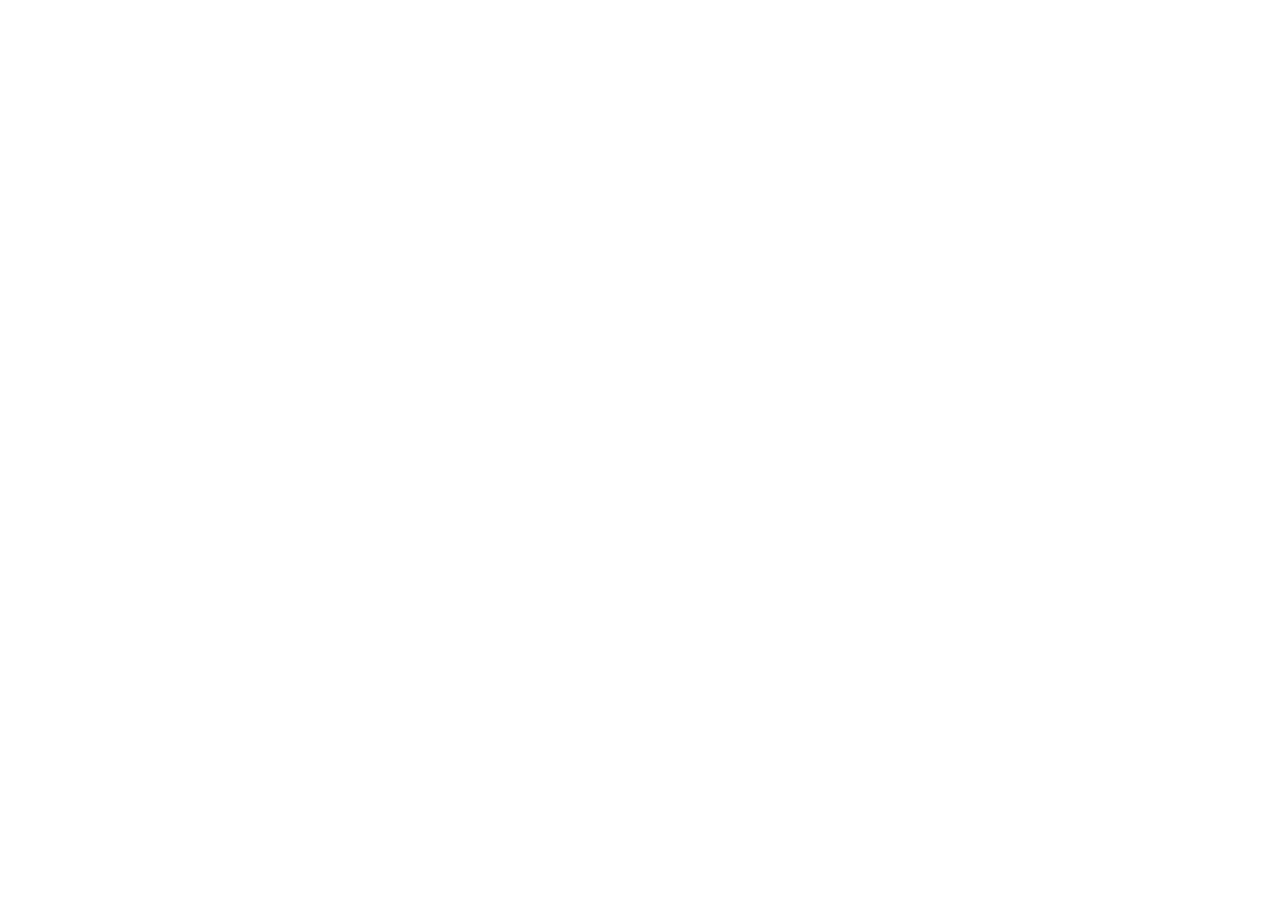
==== index.html @ 7ebc77ef "Update index.html" ====
<!DOCTYPE html>
<html lang="es">
<head>
  <meta charset="UTF-8" />
  <meta name="viewport" content="width=device-width, initial-scale=1.0" />
  <title>Graphio — Servicios Gráficos e Imprenta Profesional</title>
  <meta name="description" content="Graphio: imprenta online y servicios gráficos profesionales. Tarjetas, folletos, lonas, packaging y regalo promocional." />
  <meta name="keywords" content="imprenta online, servicios gráficos, impresión profesional, folletos, tarjetas visita, lonas, regalo promocional" />
  <meta name="author" content="Graphio" />
  <meta property="og:title" content="Graphio — Servicios Gráficos e Imprenta" />
  <meta property="og:description" content="Imprenta online y servicios gráficos profesionales. Presupuesto gratis en 24h." />
  <meta property="og:type" content="website" />
  <meta property="og:url" content="https://Graphio-Imprenta.github.io/Graphio/" />
  <link rel="canonical" href="https://Graphio-Imprenta.github.io/Graphio/" />
  <link rel="stylesheet" href="css/style.css" />
</body>
</html>
---- css/style.css ----
@import url('https://fonts.googleapis.com/css2?family=Playfair+Display:wght@700;900&family=DM+Sans:wght@300;400;500;600&display=swap');

/* ── VARIABLES ── */
:root {
  --azul:    #3A86FF;
  --naranja: #FF6B35;
  --oscuro:  #1A1A2E;
  --claro:   #F8F9FA;
  --gris:    #6C757D;
  --blanco:  #ffffff;
  --borde:   #E2E8F0;
  --sombra:  0 4px 24px rgba(26,26,46,0.10);
  --radio:   10px;
  --font-display: 'Playfair Display', serif;
  --font-body:    'DM Sans', sans-serif;
  --trans: 0.25s ease;
}

/* ── RESET ── */
*, *::before, *::after { box-sizing: border-box; margin: 0; padding: 0; }
html { scroll-behavior: smooth; font-size: 16px; }
body { font-family: var(--font-body); color: var(--oscuro); background: var(--blanco); line-height: 1.6; }
img { max-width: 100%; display: block; }
a { text-decoration: none; color: inherit; }
ul { list-style: none; }

/* ── TIPOGRAFÍA ── */
h1,h2,h3 { font-family: var(--font-display); line-height: 1.15; }
h1 { font-size: clamp(2.2rem, 5vw, 3.8rem); font-weight: 900; }
h2 { font-size: clamp(1.8rem, 3.5vw, 2.8rem); font-weight: 700; }
h3 { font-size: 1.25rem; font-weight: 700; }
p  { color: var(--gris); line-height: 1.75; }

/* ── CONTENEDOR ── */
.container { max-width: 1160px; margin: 0 auto; padding: 0 24px; }

/* ── BOTONES ── */
.btn {
  display: inline-flex; align-items: center; gap: 8px;
  padding: 14px 32px; border-radius: var(--radio);
  font-family: var(--font-body); font-size: 0.95rem; font-weight: 600;
  cursor: pointer; border: none; transition: var(--trans);
}
.btn-primary { background: var(--azul); color: var(--blanco); }
.btn-primary:hover { background: #2563eb; transform: translateY(-2px); box-shadow: 0 8px 20px rgba(58,134,255,0.35); }
.btn-secondary { background: transparent; color: var(--azul); border: 2px solid var(--azul); }
.btn-secondary:hover { background: var(--azul); color: var(--blanco); transform: translateY(-2px); }
.btn-naranja { background: var(--naranja); color: var(--blanco); }
.btn-naranja:hover { background: #e55a20; transform: translateY(-2px); box-shadow: 0 8px 20px rgba(255,107,53,0.35); }
.btn-blanco { background: var(--blanco); color: var(--oscuro); }
.btn-blanco:hover { background: var(--claro); transform: translateY(-2px); }

/* ── BADGE ── */
.badge {
  display: inline-block; padding: 5px 16px; border-radius: 50px;
  font-size: 0.78rem; font-weight: 600; letter-spacing: 0.08em; text-transform: uppercase;
  background: rgba(58,134,255,0.1); color: var(--azul); margin-bottom: 16px;
}

/* ── HEADER / NAV ── */
.header {
  position: sticky; top: 0; z-index: 100;
  background: rgba(255,255,255,0.95); backdrop-filter: blur(12px);
  border-bottom: 1px solid var(--borde);
}
.nav { display: flex; align-items: center; justify-content: space-between; height: 70px; }
.logo { font-family: var(--font-display); font-size: 1.6rem; font-weight: 900; color: var(--oscuro); }
.logo span { color: var(--azul); }
.nav-links { display: flex; align-items: center; gap: 32px; }
.nav-links a { font-size: 0.92rem; font-weight: 500; color: var(--gris); transition: var(--trans); }
.nav-links a:hover { color: var(--azul); }
.nav-links a.active { color: var(--azul); }
.nav-cta { margin-left: 16px; }
.hamburger { display: none; flex-direction: column; gap: 5px; cursor: pointer; padding: 4px; }
.hamburger span { display: block; width: 24px; height: 2px; background: var(--oscuro); transition: var(--trans); border-radius: 2px; }

/* ── HERO ── */
.hero {
  padding: 96px 0 80px;
  background: linear-gradient(135deg, #f0f5ff 0%, #ffffff 50%, #fff5f0 100%);
  position: relative; overflow: hidden;
}
.hero::before {
  content: '';
  position: absolute; top: -100px; right: -100px;
  width: 500px; height: 500px; border-radius: 50%;
  background: radial-gradient(circle, rgba(58,134,255,0.08) 0%, transparent 70%);
}
.hero-inner { display: grid; grid-template-columns: 1fr 1fr; gap: 64px; align-items: center; }
.hero-badge { }
.hero-title { margin-bottom: 20px; }
.hero-title em { font-style: normal; color: var(--azul); }
.hero-desc { font-size: 1.1rem; margin-bottom: 36px; max-width: 480px; }
.hero-btns { display: flex; gap: 16px; flex-wrap: wrap; }
.hero-stats { display: flex; gap: 32px; margin-top: 48px; }
.stat-num { font-family: var(--font-display); font-size: 2rem; font-weight: 900; color: var(--oscuro); }
.stat-txt { font-size: 0.82rem; color: var(--gris); font-weight: 500; }
.hero-visual {
  background: var(--oscuro); border-radius: 20px;
  padding: 40px; display: flex; flex-direction: column; gap: 16px;
  box-shadow: var(--sombra);
}
.hero-card {
  background: rgba(255,255,255,0.06); border-radius: 12px;
  padding: 20px 24px; display: flex; align-items: center; gap: 16px;
  border: 1px solid rgba(255,255,255,0.08);
}
.hero-card-icon { font-size: 2rem; }
.hero-card-title { color: var(--blanco); font-weight: 600; font-size: 0.95rem; }
.hero-card-sub { color: rgba(255,255,255,0.5); font-size: 0.8rem; }

/* ── SECCIONES GENÉRICAS ── */
.section { padding: 88px 0; }
.section-alt { background: var(--claro); }
.section-dark { background: var(--oscuro); color: var(--blanco); }
.section-dark p { color: rgba(255,255,255,0.65); }
.section-header { text-align: center; max-width: 600px; margin: 0 auto 56px; }
.section-header h2 { margin-bottom: 12px; }

/* ── GRID SERVICIOS ── */
.servicios-grid { display: grid; grid-template-columns: repeat(3, 1fr); gap: 28px; }
.servicio-card {
  background: var(--blanco); border-radius: 16px; padding: 36px 28px;
  border: 1px solid var(--borde); transition: var(--trans);
  position: relative; overflow: hidden;
}
.servicio-card::before {
  content: ''; position: absolute; top: 0; left: 0; right: 0; height: 4px;
  background: var(--azul); transform: scaleX(0); transform-origin: left;
  transition: var(--trans);
}
.servicio-card:hover { box-shadow: var(--sombra); transform: translateY(-4px); border-color: var(--azul); }
.servicio-card:hover::before { transform: scaleX(1); }
.servicio-icon { font-size: 2.5rem; margin-bottom: 20px; }
.servicio-card h3 { margin-bottom: 10px; font-size: 1.15rem; }
.servicio-card p { font-size: 0.9rem; }

/* ── PROCESO ── */
.proceso-grid { display: grid; grid-template-columns: repeat(4, 1fr); gap: 24px; }
.paso {
  text-align: center; padding: 32px 20px;
  background: rgba(255,255,255,0.05); border-radius: 16px;
  border: 1px solid rgba(255,255,255,0.08);
}
.paso-num {
  width: 52px; height: 52px; border-radius: 50%; background: var(--azul);
  display: flex; align-items: center; justify-content: center;
  font-family: var(--font-display); font-size: 1.3rem; font-weight: 700;
  color: var(--blanco); margin: 0 auto 20px;
}
.paso h3 { color: var(--blanco); font-size: 1rem; margin-bottom: 8px; }
.paso p { font-size: 0.88rem; }

/* ── TESTIMONIOS ── */
.testimonios-grid { display: grid; grid-template-columns: repeat(3, 1fr); gap: 24px; }
.testimonio {
  background: var(--blanco); border-radius: 16px; padding: 32px;
  border: 1px solid var(--borde); box-shadow: var(--sombra);
}
.testimonio-texto { font-size: 0.95rem; color: var(--oscuro); margin-bottom: 24px; font-style: italic; line-height: 1.7; }
.testimonio-autor { display: flex; align-items: center; gap: 12px; }
.autor-avatar {
  width: 44px; height: 44px; border-radius: 50%; background: var(--azul);
  display: flex; align-items: center; justify-content: center;
  color: var(--blanco); font-weight: 700; font-size: 1rem;
}
.autor-nombre { font-weight: 600; font-size: 0.9rem; color: var(--oscuro); }
.autor-empresa { font-size: 0.8rem; color: var(--gris); }
.estrellas { color: #FBBF24; margin-bottom: 16px; font-size: 1rem; }

/* ── CTA BANNER ── */
.cta-banner {
  background: linear-gradient(135deg, var(--azul) 0%, #1a5ce8 100%);
  border-radius: 24px; padding: 64px 56px;
  display: flex; align-items: center; justify-content: space-between; gap: 32px;
}
.cta-banner h2 { color: var(--blanco); font-size: clamp(1.6rem, 3vw, 2.2rem); margin-bottom: 8px; }
.cta-banner p { color: rgba(255,255,255,0.8); font-size: 1rem; }
.cta-banner-btns { display: flex; gap: 12px; flex-shrink: 0; flex-wrap: wrap; }

/* ── WHATSAPP FLOTANTE ── */
.whatsapp-btn {
  position: fixed; bottom: 28px; right: 28px; z-index: 999;
  width: 58px; height: 58px; border-radius: 50%;
  background: #25D366; display: flex; align-items: center; justify-content: center;
  box-shadow: 0 4px 20px rgba(37,211,102,0.5); transition: var(--trans);
  font-size: 1.6rem;
}
.whatsapp-btn:hover { transform: scale(1.1); box-shadow: 0 6px 28px rgba(37,211,102,0.65); }

/* ── FOOTER ── */
.footer { background: var(--oscuro); color: rgba(255,255,255,0.7); padding: 64px 0 32px; }
.footer-grid { display: grid; grid-template-columns: 2fr 1fr 1fr 1fr; gap: 48px; margin-bottom: 48px; }
.footer-logo { font-family: var(--font-display); font-size: 1.5rem; font-weight: 900; color: var(--blanco); margin-bottom: 12px; }
.footer-logo span { color: var(--azul); }
.footer-desc { font-size: 0.88rem; line-height: 1.7; max-width: 280px; }
.footer-col h4 { color: var(--blanco); font-weight: 600; font-size: 0.9rem; margin-bottom: 16px; letter-spacing: 0.05em; text-transform: uppercase; }
.footer-col ul { display: flex; flex-direction: column; gap: 10px; }
.footer-col ul a { font-size: 0.88rem; transition: var(--trans); }
.footer-col ul a:hover { color: var(--blanco); }
.footer-bottom { border-top: 1px solid rgba(255,255,255,0.08); padding-top: 24px; display: flex; justify-content: space-between; align-items: center; flex-wrap: wrap; gap: 12px; }
.footer-bottom p { font-size: 0.82rem; }
.footer-legal { display: flex; gap: 20px; }
.footer-legal a { font-size: 0.82rem; transition: var(--trans); }
.footer-legal a:hover { color: var(--blanco); }

/* ── PÁGINA INTERNA: hero pequeño ── */
.page-hero { padding: 72px 0 56px; background: linear-gradient(135deg, #f0f5ff 0%, #ffffff 100%); border-bottom: 1px solid var(--borde); }
.page-hero h1 { font-size: clamp(2rem, 4vw, 3rem); margin-bottom: 12px; }
.page-hero p { font-size: 1.05rem; max-width: 560px; }
.breadcrumb { display: flex; gap: 8px; align-items: center; font-size: 0.82rem; color: var(--gris); margin-bottom: 16px; }
.breadcrumb a { color: var(--azul); }
.breadcrumb span { color: var(--borde); }

/* ── SERVICIOS DETALLE ── */
.servicios-detalle { display: flex; flex-direction: column; gap: 80px; }
.servicio-fila { display: grid; grid-template-columns: 1fr 1fr; gap: 56px; align-items: center; }
.servicio-fila.reverse { direction: rtl; }
.servicio-fila.reverse > * { direction: ltr; }
.servicio-visual {
  background: linear-gradient(135deg, #f0f5ff 0%, #e8f0ff 100%);
  border-radius: 20px; padding: 48px; text-align: center; font-size: 5rem;
}
.servicio-info h2 { font-size: 2rem; margin-bottom: 16px; }
.servicio-info ul { margin: 20px 0 28px; display: flex; flex-direction: column; gap: 10px; }
.servicio-info ul li { display: flex; align-items: center; gap: 10px; font-size: 0.92rem; color: var(--oscuro); }
.servicio-info ul li::before { content: '✓'; color: var(--azul); font-weight: 700; flex-shrink: 0; }

/* ── CONTACTO ── */
.contacto-grid { display: grid; grid-template-columns: 1fr 1fr; gap: 56px; align-items: start; }
.contacto-info h2 { margin-bottom: 16px; }
.contacto-items { display: flex; flex-direction: column; gap: 20px; margin-top: 32px; }
.contacto-item { display: flex; align-items: flex-start; gap: 16px; }
.contacto-icon { width: 44px; height: 44px; border-radius: 10px; background: rgba(58,134,255,0.1); display: flex; align-items: center; justify-content: center; font-size: 1.2rem; flex-shrink: 0; }
.contacto-item h4 { font-size: 0.88rem; font-weight: 600; color: var(--oscuro); margin-bottom: 2px; }
.contacto-item p { font-size: 0.88rem; }

/* ── FORMULARIO ── */
.form { display: flex; flex-direction: column; gap: 20px; }
.form-group { display: flex; flex-direction: column; gap: 6px; }
.form-row { display: grid; grid-template-columns: 1fr 1fr; gap: 16px; }
label { font-size: 0.85rem; font-weight: 600; color: var(--oscuro); }
input, select, textarea {
  padding: 13px 16px; border: 1.5px solid var(--borde); border-radius: var(--radio);
  font-family: var(--font-body); font-size: 0.92rem; color: var(--oscuro);
  background: var(--blanco); transition: var(--trans); width: 100%;
}
input:focus, select:focus, textarea:focus {
  outline: none; border-color: var(--azul);
  box-shadow: 0 0 0 3px rgba(58,134,255,0.12);
}
textarea { resize: vertical; min-height: 130px; }
.form-card {
  background: var(--blanco); border-radius: 20px; padding: 40px;
  border: 1px solid var(--borde); box-shadow: var(--sombra);
}
.form-card h3 { margin-bottom: 24px; }
.form-legal { font-size: 0.78rem; color: var(--gris); }
.form-legal a { color: var(--azul); }
.form-success { display: none; text-align: center; padding: 32px; }
.form-success .check { font-size: 3rem; margin-bottom: 12px; }

/* ── BLOG ── */
.blog-grid { display: grid; grid-template-columns: repeat(3, 1fr); gap: 28px; }
.blog-card {
  border-radius: 16px; overflow: hidden;
  border: 1px solid var(--borde); transition: var(--trans);
  background: var(--blanco);
}
.blog-card:hover { box-shadow: var(--sombra); transform: translateY(-4px); }
.blog-thumb {
  height: 180px; display: flex; align-items: center; justify-content: center;
  font-size: 3rem; background: linear-gradient(135deg, #f0f5ff 0%, #e8f0ff 100%);
}
.blog-body { padding: 24px; }
.blog-meta { display: flex; gap: 12px; margin-bottom: 10px; }
.blog-cat { font-size: 0.72rem; font-weight: 600; color: var(--azul); text-transform: uppercase; letter-spacing: 0.06em; }
.blog-fecha { font-size: 0.72rem; color: var(--gris); }
.blog-card h3 { font-size: 1.05rem; margin-bottom: 8px; line-height: 1.4; }
.blog-card p { font-size: 0.85rem; margin-bottom: 16px; }
.blog-leer { font-size: 0.85rem; font-weight: 600; color: var(--azul); display: flex; align-items: center; gap: 6px; transition: var(--trans); }
.blog-leer:hover { gap: 10px; }

/* ── NOSOTROS ── */
.valores-grid { display: grid; grid-template-columns: repeat(3, 1fr); gap: 24px; }
.valor-card { padding: 32px; background: var(--blanco); border-radius: 16px; border: 1px solid var(--borde); text-align: center; }
.valor-icon { font-size: 2.5rem; margin-bottom: 16px; }
.valor-card h3 { margin-bottom: 8px; }
.equipo-grid { display: grid; grid-template-columns: repeat(4, 1fr); gap: 24px; }
.miembro { text-align: center; }
.miembro-avatar {
  width: 80px; height: 80px; border-radius: 50%; background: var(--azul);
  display: flex; align-items: center; justify-content: center;
  font-size: 2rem; margin: 0 auto 12px; color: var(--blanco);
}
.miembro h4 { font-size: 0.95rem; margin-bottom: 4px; }
.miembro p { font-size: 0.82rem; }

/* ── LEGAL ── */
.legal-content { max-width: 760px; margin: 0 auto; }
.legal-content h2 { font-size: 1.4rem; margin: 40px 0 12px; }
.legal-content h3 { font-size: 1.1rem; margin: 28px 0 8px; color: var(--oscuro); font-family: var(--font-body); font-weight: 600; }
.legal-content p { margin-bottom: 16px; font-size: 0.95rem; }
.legal-content ul { margin: 12px 0 20px 24px; list-style: disc; display: flex; flex-direction: column; gap: 6px; }
.legal-content ul li { font-size: 0.92rem; color: var(--gris); }
.legal-date { font-size: 0.82rem; color: var(--gris); margin-bottom: 40px; }

/* ── RESPONSIVE ── */
@media (max-width: 900px) {
  .hero-inner, .servicio-fila, .contacto-grid { grid-template-columns: 1fr; }
  .servicio-fila.reverse { direction: ltr; }
  .servicios-grid, .testimonios-grid, .blog-grid { grid-template-columns: repeat(2, 1fr); }
  .proceso-grid { grid-template-columns: repeat(2, 1fr); }
  .footer-grid { grid-template-columns: 1fr 1fr; }
  .valores-grid { grid-template-columns: repeat(2, 1fr); }
  .equipo-grid { grid-template-columns: repeat(2, 1fr); }
  .cta-banner { flex-direction: column; text-align: center; padding: 48px 32px; }
  .hero-visual { display: none; }
}
@media (max-width: 640px) {
  .nav-links { display: none; }
  .nav-links.open { display: flex; flex-direction: column; position: absolute; top: 70px; left: 0; right: 0; background: var(--blanco); padding: 24px; border-bottom: 1px solid var(--borde); box-shadow: var(--sombra); gap: 16px; }
  .hamburger { display: flex; }
  .servicios-grid, .testimonios-grid, .blog-grid, .valores-grid { grid-template-columns: 1fr; }
  .proceso-grid { grid-template-columns: 1fr 1fr; }
  .footer-grid { grid-template-columns: 1fr; }
  .hero-stats { gap: 20px; flex-wrap: wrap; }
  .form-row { grid-template-columns: 1fr; }
  .equipo-grid { grid-template-columns: repeat(2, 1fr); }
}
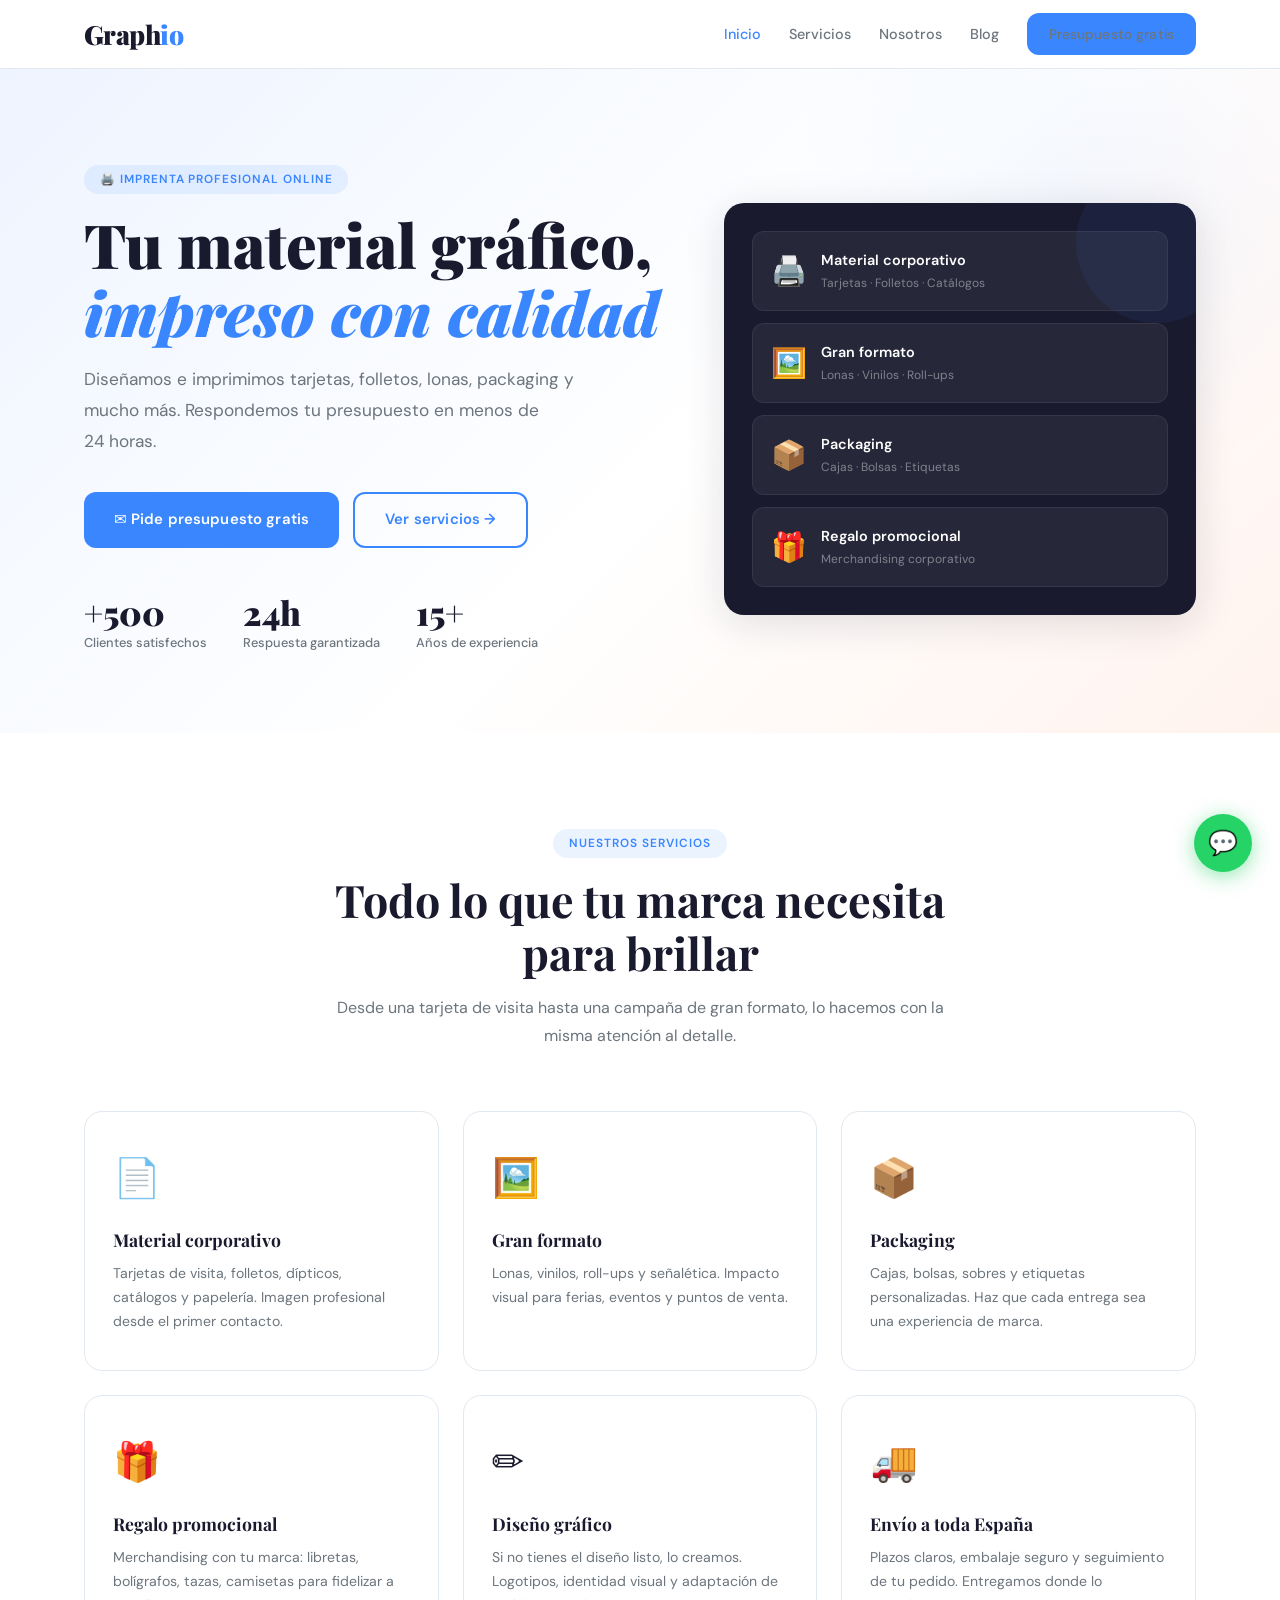
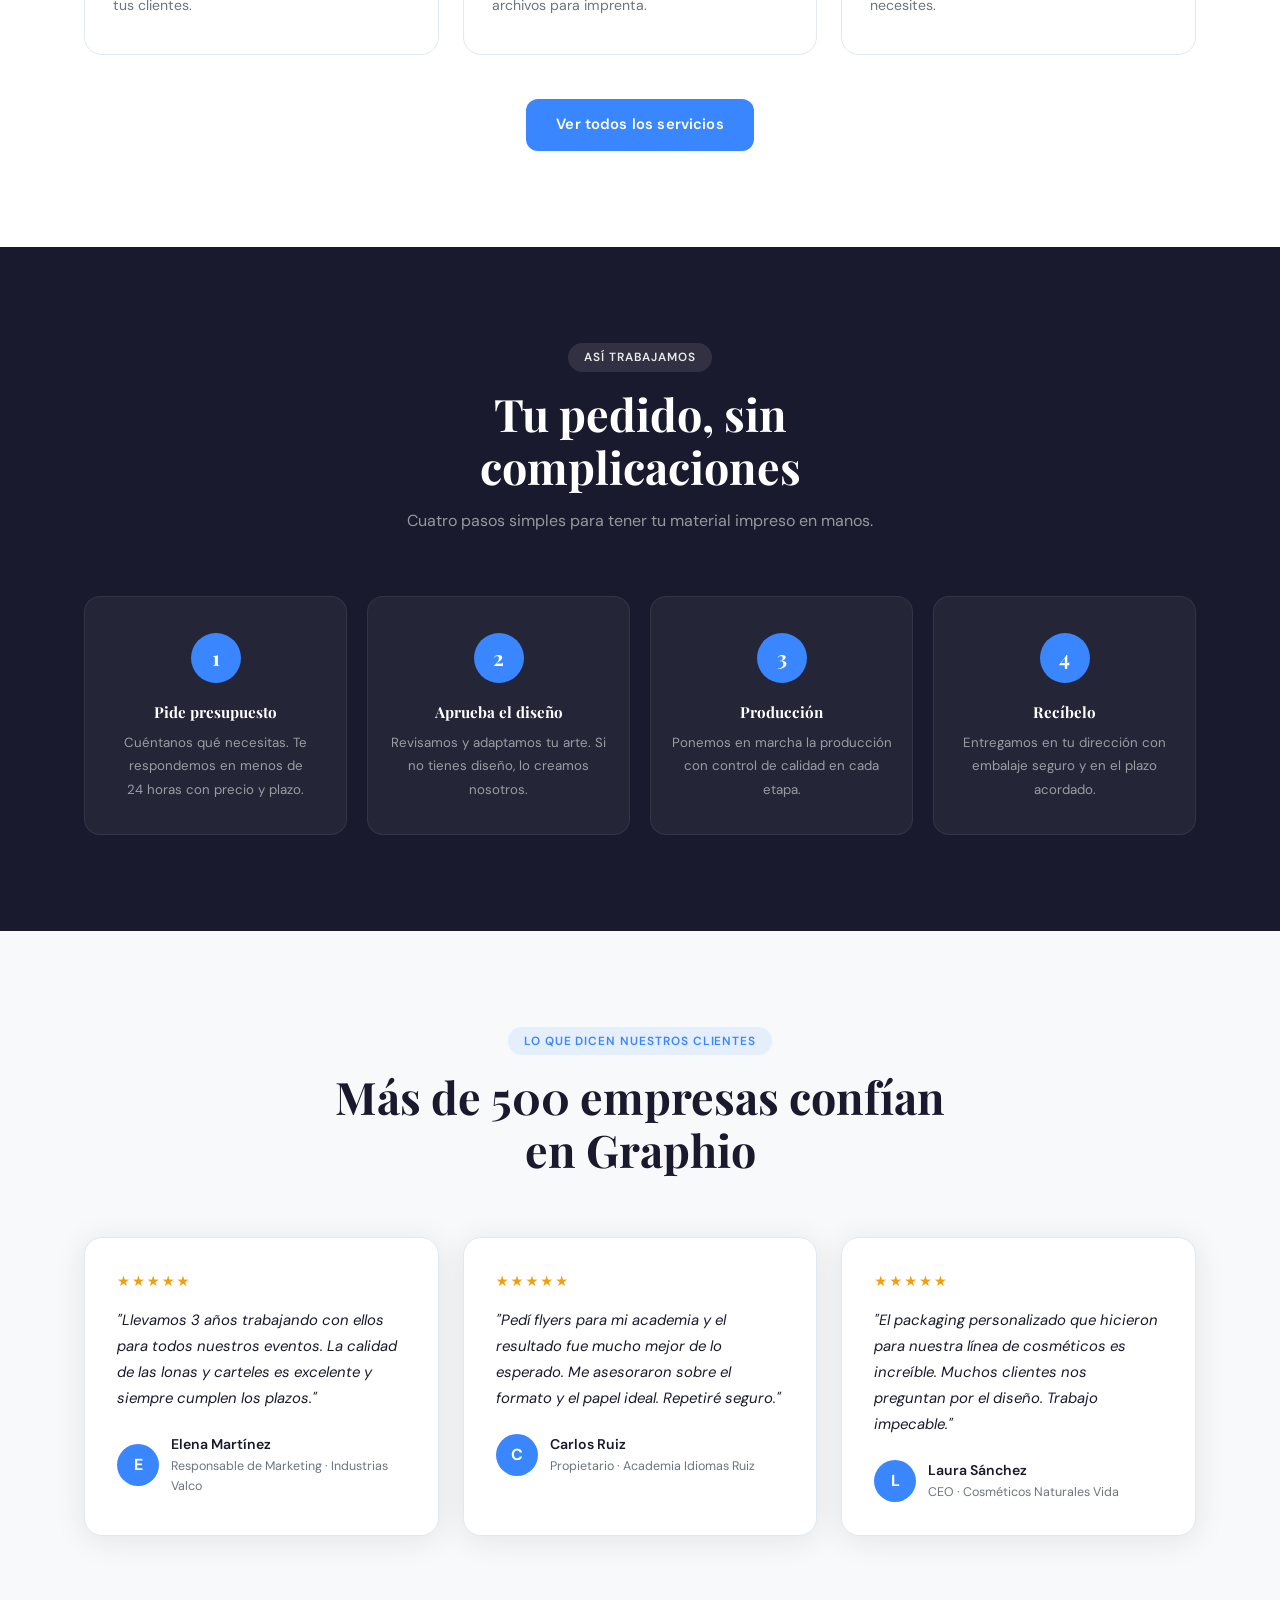
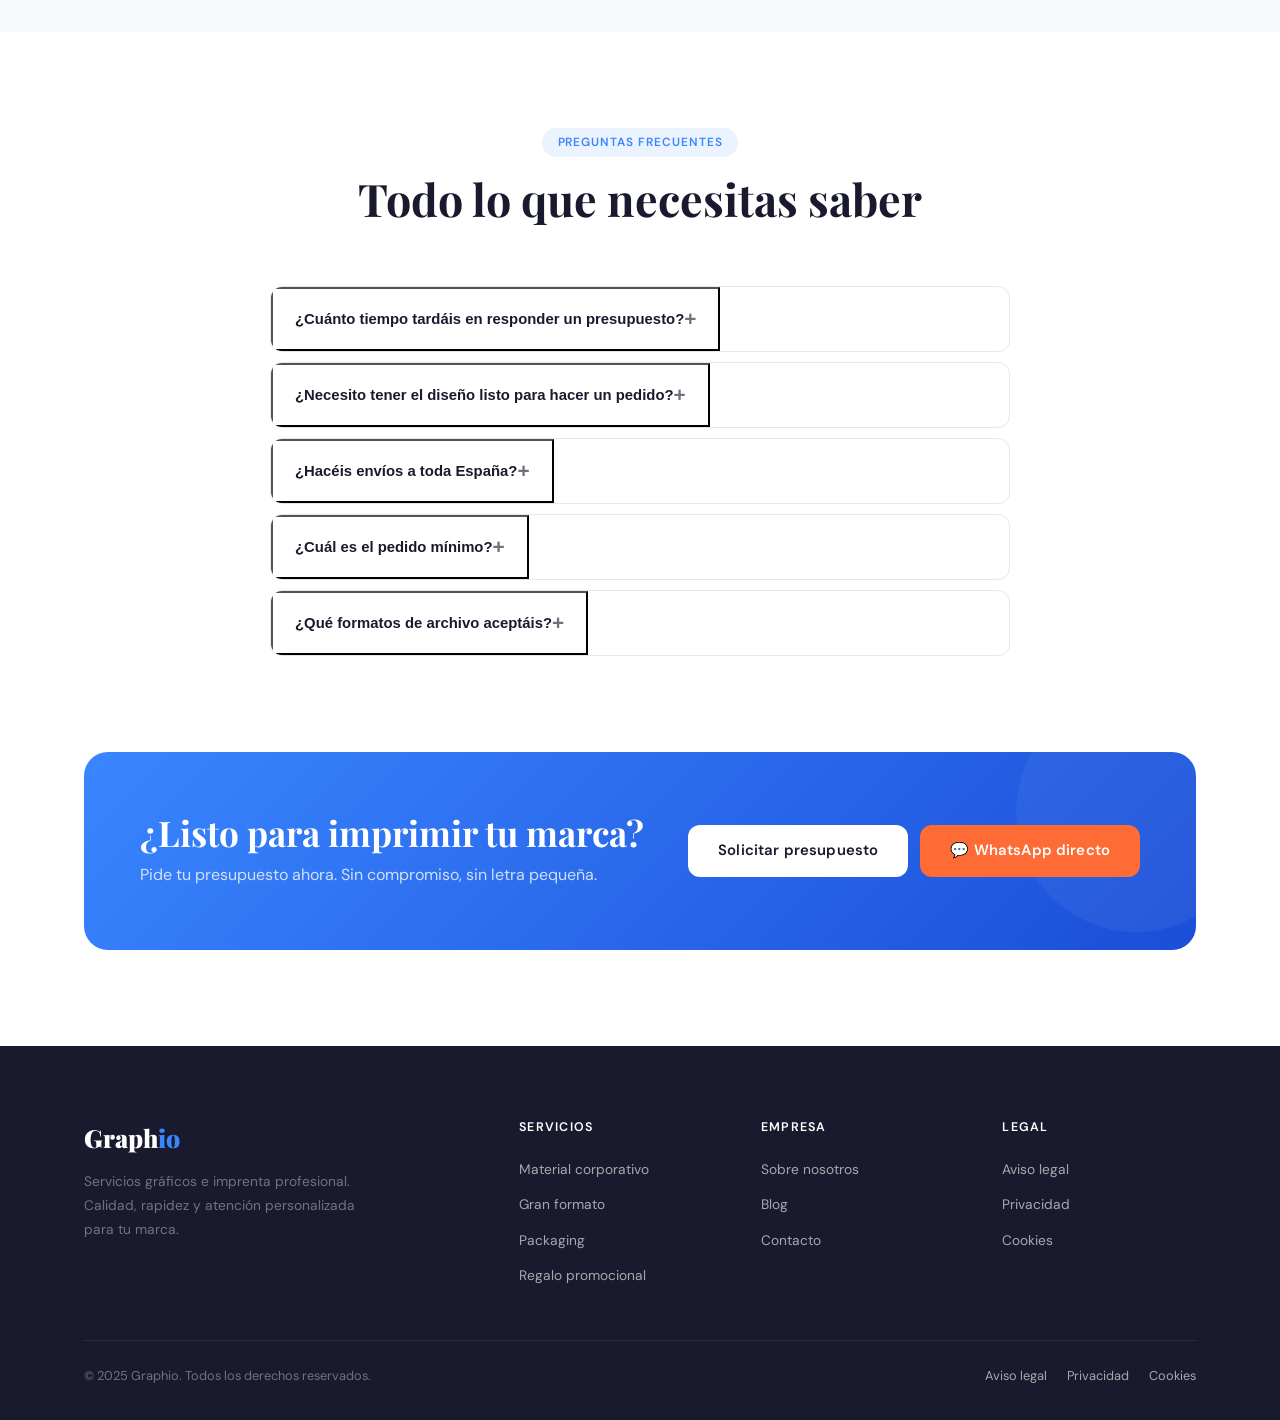
==== commit c08d366b: "Add files via upload" ====
--- a/index.html
+++ b/index.html
@@ -4,14 +4,781 @@
   <meta charset="UTF-8" />
   <meta name="viewport" content="width=device-width, initial-scale=1.0" />
   <title>Graphio — Servicios Gráficos e Imprenta Profesional</title>
-  <meta name="description" content="Graphio: imprenta online y servicios gráficos profesionales. Tarjetas, folletos, lonas, packaging y regalo promocional." />
+  <meta name="description" content="Graphio: imprenta online y servicios gráficos profesionales. Tarjetas, folletos, lonas, packaging y regalo promocional. Presupuesto gratis en 24h." />
   <meta name="keywords" content="imprenta online, servicios gráficos, impresión profesional, folletos, tarjetas visita, lonas, regalo promocional" />
-  <meta name="author" content="Graphio" />
   <meta property="og:title" content="Graphio — Servicios Gráficos e Imprenta" />
   <meta property="og:description" content="Imprenta online y servicios gráficos profesionales. Presupuesto gratis en 24h." />
   <meta property="og:type" content="website" />
   <meta property="og:url" content="https://Graphio-Imprenta.github.io/Graphio/" />
   <link rel="canonical" href="https://Graphio-Imprenta.github.io/Graphio/" />
-  <link rel="stylesheet" href="css/style.css" />
+  <link rel="icon" type="image/x-icon" href="favicon.ico" />
+  <link rel="preconnect" href="https://fonts.googleapis.com" />
+  <link rel="preconnect" href="https://fonts.gstatic.com" crossorigin />
+  <link href="https://fonts.googleapis.com/css2?family=Playfair+Display:ital,wght@0,700;0,900;1,700&family=DM+Sans:wght@300;400;500;600&display=swap" rel="stylesheet" />
+
+  <style>
+    /* ══════════════════════════════════════
+       VARIABLES & RESET
+    ══════════════════════════════════════ */
+    :root {
+      --azul:       #3A86FF;
+      --azul-dark:  #2563eb;
+      --naranja:    #FF6B35;
+      --oscuro:     #1A1A2E;
+      --claro:      #F8F9FA;
+      --gris:       #6C757D;
+      --blanco:     #ffffff;
+      --borde:      #E2E8F0;
+      --sombra:     0 4px 32px rgba(26,26,46,0.09);
+      --sombra-md:  0 8px 40px rgba(26,26,46,0.13);
+      --radio:      12px;
+      --trans:      0.25s ease;
+      --font-d:     'Playfair Display', Georgia, serif;
+      --font-b:     'DM Sans', system-ui, sans-serif;
+    }
+
+    *, *::before, *::after { box-sizing: border-box; margin: 0; padding: 0; }
+    html { scroll-behavior: smooth; font-size: 16px; }
+    body { font-family: var(--font-b); color: var(--oscuro); background: var(--blanco); line-height: 1.6; overflow-x: hidden; }
+    img { max-width: 100%; display: block; }
+    a { text-decoration: none; color: inherit; }
+    ul { list-style: none; }
+    button { cursor: pointer; }
+
+    /* ══════════════════════════════════════
+       TIPOGRAFÍA
+    ══════════════════════════════════════ */
+    h1 { font-family: var(--font-d); font-size: clamp(2.2rem, 5vw, 3.8rem); font-weight: 900; line-height: 1.12; }
+    h2 { font-family: var(--font-d); font-size: clamp(1.8rem, 3.5vw, 2.8rem); font-weight: 700; line-height: 1.18; }
+    h3 { font-family: var(--font-d); font-size: 1.2rem; font-weight: 700; line-height: 1.3; }
+    p  { color: var(--gris); line-height: 1.78; }
+
+    /* ══════════════════════════════════════
+       LAYOUT
+    ══════════════════════════════════════ */
+    .container { max-width: 1160px; margin: 0 auto; padding: 0 24px; }
+    .section    { padding: 96px 0; }
+    .section-alt  { background: var(--claro); }
+    .section-dark { background: var(--oscuro); }
+    .section-dark p { color: rgba(255,255,255,0.55); }
+    .section-header { text-align: center; max-width: 620px; margin: 0 auto 60px; }
+    .section-header h2 { margin-bottom: 14px; }
+
+    /* ══════════════════════════════════════
+       BOTONES
+    ══════════════════════════════════════ */
+    .btn {
+      display: inline-flex; align-items: center; gap: 8px;
+      padding: 14px 30px; border-radius: var(--radio);
+      font-family: var(--font-b); font-size: 0.93rem; font-weight: 600;
+      border: none; transition: var(--trans); letter-spacing: 0.01em;
+      cursor: pointer; white-space: nowrap;
+    }
+    .btn-primary { background: var(--azul); color: var(--blanco); }
+    .btn-primary:hover { background: var(--azul-dark); transform: translateY(-2px); box-shadow: 0 8px 24px rgba(58,134,255,0.38); }
+    .btn-secondary { background: transparent; color: var(--azul); border: 2px solid var(--azul); }
+    .btn-secondary:hover { background: var(--azul); color: var(--blanco); transform: translateY(-2px); }
+    .btn-naranja { background: var(--naranja); color: var(--blanco); }
+    .btn-naranja:hover { background: #e55a20; transform: translateY(-2px); box-shadow: 0 8px 24px rgba(255,107,53,0.38); }
+    .btn-blanco { background: var(--blanco); color: var(--oscuro); }
+    .btn-blanco:hover { background: var(--claro); transform: translateY(-2px); }
+
+    /* ══════════════════════════════════════
+       BADGE
+    ══════════════════════════════════════ */
+    .badge {
+      display: inline-block; padding: 5px 16px; border-radius: 50px;
+      font-size: 0.74rem; font-weight: 600; letter-spacing: 0.08em;
+      text-transform: uppercase; background: rgba(58,134,255,0.1);
+      color: var(--azul); margin-bottom: 16px;
+    }
+
+    /* ══════════════════════════════════════
+       HEADER & NAV
+    ══════════════════════════════════════ */
+    .header {
+      position: sticky; top: 0; z-index: 100;
+      background: rgba(255,255,255,0.96); backdrop-filter: blur(16px);
+      border-bottom: 1px solid var(--borde);
+    }
+    .nav { display: flex; align-items: center; justify-content: space-between; height: 68px; }
+    .logo { font-family: var(--font-d); font-size: 1.65rem; font-weight: 900; color: var(--oscuro); letter-spacing: -0.02em; }
+    .logo span { color: var(--azul); }
+    .nav-links { display: flex; align-items: center; gap: 28px; }
+    .nav-links a { font-size: 0.9rem; font-weight: 500; color: var(--gris); transition: var(--trans); }
+    .nav-links a:hover, .nav-links a.active { color: var(--azul); }
+    .hamburger { display: none; flex-direction: column; gap: 5px; background: none; border: none; padding: 4px; }
+    .hamburger span { display: block; width: 24px; height: 2px; background: var(--oscuro); border-radius: 2px; transition: var(--trans); }
+
+    /* ══════════════════════════════════════
+       HERO
+    ══════════════════════════════════════ */
+    .hero {
+      padding: 96px 0 80px;
+      background: linear-gradient(135deg, #eef4ff 0%, #ffffff 55%, #fff3ee 100%);
+      position: relative; overflow: hidden;
+    }
+    .hero::after {
+      content: ''; position: absolute;
+      width: 600px; height: 600px; border-radius: 50%;
+      background: radial-gradient(circle, rgba(58,134,255,0.06) 0%, transparent 70%);
+      top: -160px; right: -100px; pointer-events: none;
+    }
+    .hero-inner { display: grid; grid-template-columns: 1.1fr 0.9fr; gap: 64px; align-items: center; position: relative; z-index: 1; }
+    .hero-tag { }
+    .hero-title { margin-bottom: 18px; }
+    .hero-title em { font-style: italic; color: var(--azul); }
+    .hero-desc { font-size: 1.08rem; margin-bottom: 36px; max-width: 500px; color: var(--gris); }
+    .hero-btns { display: flex; gap: 14px; flex-wrap: wrap; margin-bottom: 48px; }
+    .hero-stats { display: flex; gap: 36px; flex-wrap: wrap; }
+    .stat { }
+    .stat-num { font-family: var(--font-d); font-size: 2.1rem; font-weight: 900; color: var(--oscuro); line-height: 1; }
+    .stat-txt { font-size: 0.8rem; color: var(--gris); font-weight: 500; margin-top: 3px; }
+
+    /* Hero visual — dark card cluster */
+    .hero-visual {
+      background: var(--oscuro); border-radius: 20px; padding: 28px;
+      display: flex; flex-direction: column; gap: 12px;
+      box-shadow: var(--sombra-md);
+      position: relative; overflow: hidden;
+    }
+    .hero-visual::before {
+      content: ''; position: absolute; top: -40px; right: -40px;
+      width: 160px; height: 160px; border-radius: 50%;
+      background: rgba(58,134,255,0.07);
+    }
+    .hv-card {
+      background: rgba(255,255,255,0.06); border-radius: 12px;
+      padding: 16px 18px; display: flex; align-items: center; gap: 14px;
+      border: 1px solid rgba(255,255,255,0.07);
+      transition: var(--trans);
+    }
+    .hv-card:hover { background: rgba(255,255,255,0.10); }
+    .hv-icon { font-size: 1.8rem; flex-shrink: 0; }
+    .hv-title { color: var(--blanco); font-weight: 600; font-size: 0.9rem; }
+    .hv-sub   { color: rgba(255,255,255,0.42); font-size: 0.75rem; margin-top: 2px; }
+
+    /* ══════════════════════════════════════
+       SERVICIOS
+    ══════════════════════════════════════ */
+    .servicios-grid { display: grid; grid-template-columns: repeat(3, 1fr); gap: 24px; }
+    .srv-card {
+      background: var(--blanco); border-radius: 18px; padding: 36px 28px;
+      border: 1px solid var(--borde); transition: var(--trans);
+      position: relative; overflow: hidden;
+    }
+    .srv-card::before {
+      content: ''; position: absolute; top: 0; left: 0; right: 0; height: 3px;
+      background: var(--azul); transform: scaleX(0); transform-origin: left;
+      transition: transform var(--trans);
+    }
+    .srv-card:hover { box-shadow: var(--sombra); transform: translateY(-5px); border-color: rgba(58,134,255,0.25); }
+    .srv-card:hover::before { transform: scaleX(1); }
+    .srv-icon { font-size: 2.4rem; margin-bottom: 20px; }
+    .srv-card h3 { margin-bottom: 10px; font-size: 1.1rem; color: var(--oscuro); }
+    .srv-card p  { font-size: 0.88rem; line-height: 1.7; }
+    .servicios-cta { text-align: center; margin-top: 44px; }
+
+    /* ══════════════════════════════════════
+       PROCESO
+    ══════════════════════════════════════ */
+    .proceso-grid { display: grid; grid-template-columns: repeat(4,1fr); gap: 20px; }
+    .paso {
+      text-align: center; padding: 36px 20px 32px;
+      background: rgba(255,255,255,0.05); border-radius: 16px;
+      border: 1px solid rgba(255,255,255,0.07); transition: var(--trans);
+    }
+    .paso:hover { background: rgba(255,255,255,0.08); }
+    .paso-num {
+      width: 50px; height: 50px; border-radius: 50%; background: var(--azul);
+      display: flex; align-items: center; justify-content: center;
+      font-family: var(--font-d); font-size: 1.3rem; font-weight: 700;
+      color: var(--blanco); margin: 0 auto 20px;
+    }
+    .paso h3 { color: var(--blanco); font-size: 0.95rem; margin-bottom: 8px; }
+    .paso p   { font-size: 0.83rem; }
+
+    /* ══════════════════════════════════════
+       TESTIMONIOS
+    ══════════════════════════════════════ */
+    .testi-grid { display: grid; grid-template-columns: repeat(3,1fr); gap: 24px; }
+    .testi {
+      background: var(--blanco); border-radius: 18px; padding: 32px;
+      border: 1px solid var(--borde); box-shadow: var(--sombra);
+      transition: var(--trans);
+    }
+    .testi:hover { transform: translateY(-3px); box-shadow: var(--sombra-md); }
+    .estrellas { color: #F59E0B; font-size: 0.9rem; margin-bottom: 14px; letter-spacing: 2px; }
+    .testi-txt { font-size: 0.93rem; color: var(--oscuro); line-height: 1.75; margin-bottom: 22px; font-style: italic; }
+    .testi-autor { display: flex; align-items: center; gap: 12px; }
+    .autor-av {
+      width: 42px; height: 42px; border-radius: 50%; background: var(--azul);
+      display: flex; align-items: center; justify-content: center;
+      color: var(--blanco); font-weight: 700; font-size: 1rem;
+      flex-shrink: 0;
+    }
+    .autor-nombre  { font-weight: 600; font-size: 0.88rem; color: var(--oscuro); }
+    .autor-empresa { font-size: 0.78rem; color: var(--gris); margin-top: 1px; }
+
+    /* ══════════════════════════════════════
+       FAQ
+    ══════════════════════════════════════ */
+    .faq-wrap { max-width: 740px; margin: 0 auto; display: flex; flex-direction: column; gap: 10px; }
+    .faq-item { border: 1.5px solid var(--borde); border-radius: var(--radio); overflow: hidden; }
+    .faq-q {
+      padding: 18px 22px; display: flex; justify-content: space-between; align-items: center;
+      cursor: pointer; font-weight: 600; font-size: 0.93rem; color: var(--oscuro);
+      background: var(--blanco); transition: background var(--trans);
+      user-select: none;
+    }
+    .faq-q:hover { background: var(--claro); }
+    .faq-icon { font-size: 1.3rem; color: var(--gris); transition: transform 0.3s ease, color 0.2s; flex-shrink: 0; }
+    .faq-a {
+      max-height: 0; overflow: hidden;
+      transition: max-height 0.32s ease, padding 0.32s ease;
+      background: var(--claro);
+    }
+    .faq-a p { padding: 0 22px; font-size: 0.9rem; }
+    .faq-item.open .faq-a    { max-height: 180px; }
+    .faq-item.open .faq-a p  { padding: 18px 22px; }
+    .faq-item.open .faq-icon { transform: rotate(45deg); color: var(--azul); }
+    .faq-item.open .faq-q    { color: var(--azul); background: var(--claro); }
+
+    /* ══════════════════════════════════════
+       CTA BANNER
+    ══════════════════════════════════════ */
+    .cta-banner {
+      background: linear-gradient(135deg, var(--azul) 0%, #1a4ed8 100%);
+      border-radius: 24px; padding: 60px 56px;
+      display: flex; align-items: center; justify-content: space-between; gap: 32px;
+      position: relative; overflow: hidden;
+    }
+    .cta-banner::after {
+      content: ''; position: absolute; top: -60px; right: -60px;
+      width: 240px; height: 240px; border-radius: 50%;
+      background: rgba(255,255,255,0.05);
+    }
+    .cta-banner h2  { color: var(--blanco); margin-bottom: 8px; font-size: clamp(1.6rem, 3vw, 2.2rem); }
+    .cta-banner > div > p  { color: rgba(255,255,255,0.78); }
+    .cta-btns { display: flex; gap: 12px; flex-shrink: 0; flex-wrap: wrap; position: relative; z-index: 1; }
+
+    /* ══════════════════════════════════════
+       WHATSAPP FLOTANTE
+    ══════════════════════════════════════ */
+    .wa-btn {
+      position: fixed; bottom: 28px; right: 28px; z-index: 999;
+      width: 58px; height: 58px; border-radius: 50%;
+      background: #25D366;
+      display: flex; align-items: center; justify-content: center;
+      font-size: 1.5rem;
+      box-shadow: 0 4px 20px rgba(37,211,102,0.5);
+      transition: var(--trans); border: none;
+    }
+    .wa-btn:hover { transform: scale(1.12); box-shadow: 0 6px 28px rgba(37,211,102,0.65); }
+
+    /* ══════════════════════════════════════
+       FOOTER
+    ══════════════════════════════════════ */
+    .footer { background: var(--oscuro); color: rgba(255,255,255,0.62); padding: 72px 0 32px; }
+    .footer-grid { display: grid; grid-template-columns: 2fr 1fr 1fr 1fr; gap: 48px; margin-bottom: 52px; }
+    .footer-logo { font-family: var(--font-d); font-size: 1.55rem; font-weight: 900; color: var(--blanco); margin-bottom: 12px; }
+    .footer-logo span { color: var(--azul); }
+    .footer-desc { font-size: 0.86rem; line-height: 1.75; max-width: 280px; }
+    .footer-col h4 {
+      color: var(--blanco); font-weight: 600; font-size: 0.78rem;
+      text-transform: uppercase; letter-spacing: 0.1em; margin-bottom: 18px;
+    }
+    .footer-col ul { display: flex; flex-direction: column; gap: 10px; }
+    .footer-col ul a { font-size: 0.86rem; transition: color var(--trans); }
+    .footer-col ul a:hover { color: var(--blanco); }
+    .footer-bottom {
+      border-top: 1px solid rgba(255,255,255,0.08); padding-top: 24px;
+      display: flex; justify-content: space-between; align-items: center; flex-wrap: wrap; gap: 12px;
+    }
+    .footer-bottom p { font-size: 0.8rem; }
+    .footer-legal { display: flex; gap: 20px; }
+    .footer-legal a { font-size: 0.8rem; transition: color var(--trans); }
+    .footer-legal a:hover { color: var(--blanco); }
+
+    /* ══════════════════════════════════════
+       ANIMACIONES DE ENTRADA
+    ══════════════════════════════════════ */
+    .fade-up {
+      opacity: 0; transform: translateY(28px);
+      transition: opacity 0.55s ease, transform 0.55s ease;
+    }
+    .fade-up.visible { opacity: 1; transform: translateY(0); }
+
+    /* Stagger para grids */
+    .fade-up:nth-child(2) { transition-delay: 0.08s; }
+    .fade-up:nth-child(3) { transition-delay: 0.16s; }
+    .fade-up:nth-child(4) { transition-delay: 0.24s; }
+    .fade-up:nth-child(5) { transition-delay: 0.08s; }
+    .fade-up:nth-child(6) { transition-delay: 0.16s; }
+
+    /* ══════════════════════════════════════
+       RESPONSIVE
+    ══════════════════════════════════════ */
+    @media (max-width: 960px) {
+      .hero-inner    { grid-template-columns: 1fr; }
+      .hero-visual   { display: none; }
+      .servicios-grid, .testi-grid { grid-template-columns: repeat(2, 1fr); }
+      .proceso-grid  { grid-template-columns: repeat(2, 1fr); }
+      .footer-grid   { grid-template-columns: 1fr 1fr; }
+      .cta-banner    { flex-direction: column; text-align: center; padding: 48px 36px; }
+      .cta-btns      { justify-content: center; }
+    }
+    @media (max-width: 620px) {
+      .nav-links     { display: none; position: absolute; top: 68px; left: 0; right: 0; flex-direction: column; background: var(--blanco); padding: 24px; border-bottom: 1px solid var(--borde); box-shadow: var(--sombra); gap: 16px; z-index: 99; }
+      .nav-links.open { display: flex; }
+      .hamburger     { display: flex; }
+      .servicios-grid, .testi-grid { grid-template-columns: 1fr; }
+      .proceso-grid  { grid-template-columns: 1fr 1fr; }
+      .footer-grid   { grid-template-columns: 1fr; }
+      .hero-stats    { gap: 20px; }
+      .hero-btns     { flex-direction: column; }
+      .hero-btns .btn { justify-content: center; }
+      .cta-banner    { padding: 36px 24px; }
+      .section       { padding: 64px 0; }
+    }
+  </style>
+</head>
+<body>
+
+  <!-- ── WHATSAPP FLOTANTE ── -->
+  <a href="https://wa.me/34600000000?text=Hola%2C%20me%20gustar%C3%ADa%20solicitar%20un%20presupuesto"
+     class="wa-btn" target="_blank" rel="noopener noreferrer"
+     aria-label="Contactar por WhatsApp">💬</a>
+
+  <!-- ════════════ HEADER ════════════ -->
+  <header class="header">
+    <nav class="nav container" aria-label="Navegación principal">
+      <a href="index.html" class="logo" aria-label="Graphio — ir al inicio">Graph<span>io</span></a>
+
+      <ul class="nav-links" id="nav-links">
+        <li><a href="index.html" class="active" aria-current="page">Inicio</a></li>
+        <li><a href="pages/servicios.html">Servicios</a></li>
+        <li><a href="pages/nosotros.html">Nosotros</a></li>
+        <li><a href="pages/blog.html">Blog</a></li>
+        <li>
+          <a href="pages/contacto.html" class="btn btn-primary" style="padding:10px 22px;font-size:0.86rem;">
+            Presupuesto gratis
+          </a>
+        </li>
+      </ul>
+
+      <button class="hamburger" id="hamburger" aria-label="Abrir menú" aria-expanded="false" aria-controls="nav-links">
+        <span></span><span></span><span></span>
+      </button>
+    </nav>
+  </header>
+
+  <main>
+
+    <!-- ════════════ HERO ════════════ -->
+    <section class="hero" aria-label="Presentación principal">
+      <div class="container">
+        <div class="hero-inner">
+
+          <div class="hero-content">
+            <div class="badge">🖨️ Imprenta profesional online</div>
+            <h1 class="hero-title">
+              Tu material gráfico,<br>
+              <em>impreso con calidad</em>
+            </h1>
+            <p class="hero-desc">
+              Diseñamos e imprimimos tarjetas, folletos, lonas, packaging y mucho más.
+              Respondemos tu presupuesto en menos de 24&nbsp;horas.
+            </p>
+            <div class="hero-btns">
+              <a href="pages/contacto.html" class="btn btn-primary">
+                ✉️ Pide presupuesto gratis
+              </a>
+              <a href="pages/servicios.html" class="btn btn-secondary">
+                Ver servicios →
+              </a>
+            </div>
+            <div class="hero-stats">
+              <div class="stat">
+                <div class="stat-num">+500</div>
+                <div class="stat-txt">Clientes satisfechos</div>
+              </div>
+              <div class="stat">
+                <div class="stat-num">24h</div>
+                <div class="stat-txt">Respuesta garantizada</div>
+              </div>
+              <div class="stat">
+                <div class="stat-num">15+</div>
+                <div class="stat-txt">Años de experiencia</div>
+              </div>
+            </div>
+          </div>
+
+          <!-- Visual oscuro con cards de servicios -->
+          <div class="hero-visual" aria-hidden="true">
+            <div class="hv-card">
+              <div class="hv-icon">🖨️</div>
+              <div>
+                <div class="hv-title">Material corporativo</div>
+                <div class="hv-sub">Tarjetas · Folletos · Catálogos</div>
+              </div>
+            </div>
+            <div class="hv-card">
+              <div class="hv-icon">🖼️</div>
+              <div>
+                <div class="hv-title">Gran formato</div>
+                <div class="hv-sub">Lonas · Vinilos · Roll-ups</div>
+              </div>
+            </div>
+            <div class="hv-card">
+              <div class="hv-icon">📦</div>
+              <div>
+                <div class="hv-title">Packaging</div>
+                <div class="hv-sub">Cajas · Bolsas · Etiquetas</div>
+              </div>
+            </div>
+            <div class="hv-card">
+              <div class="hv-icon">🎁</div>
+              <div>
+                <div class="hv-title">Regalo promocional</div>
+                <div class="hv-sub">Merchandising corporativo</div>
+              </div>
+            </div>
+          </div>
+
+        </div>
+      </div>
+    </section>
+
+    <!-- ════════════ SERVICIOS ════════════ -->
+    <section class="section" aria-labelledby="servicios-titulo">
+      <div class="container">
+        <div class="section-header fade-up">
+          <div class="badge">Nuestros servicios</div>
+          <h2 id="servicios-titulo">Todo lo que tu marca necesita para brillar</h2>
+          <p>Desde una tarjeta de visita hasta una campaña de gran formato, lo hacemos con la misma atención al detalle.</p>
+        </div>
+
+        <div class="servicios-grid">
+          <article class="srv-card fade-up">
+            <div class="srv-icon" aria-hidden="true">📄</div>
+            <h3>Material corporativo</h3>
+            <p>Tarjetas de visita, folletos, dípticos, catálogos y papelería. Imagen profesional desde el primer contacto.</p>
+          </article>
+          <article class="srv-card fade-up">
+            <div class="srv-icon" aria-hidden="true">🖼️</div>
+            <h3>Gran formato</h3>
+            <p>Lonas, vinilos, roll-ups y señalética. Impacto visual para ferias, eventos y puntos de venta.</p>
+          </article>
+          <article class="srv-card fade-up">
+            <div class="srv-icon" aria-hidden="true">📦</div>
+            <h3>Packaging</h3>
+            <p>Cajas, bolsas, sobres y etiquetas personalizadas. Haz que cada entrega sea una experiencia de marca.</p>
+          </article>
+          <article class="srv-card fade-up">
+            <div class="srv-icon" aria-hidden="true">🎁</div>
+            <h3>Regalo promocional</h3>
+            <p>Merchandising con tu marca: libretas, bolígrafos, tazas, camisetas para fidelizar a tus clientes.</p>
+          </article>
+          <article class="srv-card fade-up">
+            <div class="srv-icon" aria-hidden="true">✏️</div>
+            <h3>Diseño gráfico</h3>
+            <p>Si no tienes el diseño listo, lo creamos. Logotipos, identidad visual y adaptación de archivos para imprenta.</p>
+          </article>
+          <article class="srv-card fade-up">
+            <div class="srv-icon" aria-hidden="true">🚚</div>
+            <h3>Envío a toda España</h3>
+            <p>Plazos claros, embalaje seguro y seguimiento de tu pedido. Entregamos donde lo necesites.</p>
+          </article>
+        </div>
+
+        <div class="servicios-cta fade-up">
+          <a href="pages/servicios.html" class="btn btn-primary">Ver todos los servicios</a>
+        </div>
+      </div>
+    </section>
+
+    <!-- ════════════ PROCESO ════════════ -->
+    <section class="section section-dark" aria-labelledby="proceso-titulo">
+      <div class="container">
+        <div class="section-header fade-up">
+          <div class="badge" style="background:rgba(255,255,255,0.1);color:rgba(255,255,255,0.9);">
+            Así trabajamos
+          </div>
+          <h2 id="proceso-titulo" style="color:var(--blanco);">Tu pedido, sin complicaciones</h2>
+          <p>Cuatro pasos simples para tener tu material impreso en manos.</p>
+        </div>
+
+        <div class="proceso-grid">
+          <div class="paso fade-up">
+            <div class="paso-num" aria-hidden="true">1</div>
+            <h3>Pide presupuesto</h3>
+            <p>Cuéntanos qué necesitas. Te respondemos en menos de 24&nbsp;horas con precio y plazo.</p>
+          </div>
+          <div class="paso fade-up">
+            <div class="paso-num" aria-hidden="true">2</div>
+            <h3>Aprueba el diseño</h3>
+            <p>Revisamos y adaptamos tu arte. Si no tienes diseño, lo creamos nosotros.</p>
+          </div>
+          <div class="paso fade-up">
+            <div class="paso-num" aria-hidden="true">3</div>
+            <h3>Producción</h3>
+            <p>Ponemos en marcha la producción con control de calidad en cada etapa.</p>
+          </div>
+          <div class="paso fade-up">
+            <div class="paso-num" aria-hidden="true">4</div>
+            <h3>Recíbelo</h3>
+            <p>Entregamos en tu dirección con embalaje seguro y en el plazo acordado.</p>
+          </div>
+        </div>
+      </div>
+    </section>
+
+    <!-- ════════════ TESTIMONIOS ════════════ -->
+    <section class="section section-alt" aria-labelledby="testi-titulo">
+      <div class="container">
+        <div class="section-header fade-up">
+          <div class="badge">Lo que dicen nuestros clientes</div>
+          <h2 id="testi-titulo">Más de 500 empresas confían en Graphio</h2>
+        </div>
+
+        <div class="testi-grid">
+          <article class="testi fade-up">
+            <div class="estrellas" aria-label="5 estrellas">★★★★★</div>
+            <p class="testi-txt">
+              "Llevamos 3 años trabajando con ellos para todos nuestros eventos. La calidad
+              de las lonas y carteles es excelente y siempre cumplen los plazos."
+            </p>
+            <div class="testi-autor">
+              <div class="autor-av" aria-hidden="true">E</div>
+              <div>
+                <div class="autor-nombre">Elena Martínez</div>
+                <div class="autor-empresa">Responsable de Marketing · Industrias Valco</div>
+              </div>
+            </div>
+          </article>
+
+          <article class="testi fade-up">
+            <div class="estrellas" aria-label="5 estrellas">★★★★★</div>
+            <p class="testi-txt">
+              "Pedí flyers para mi academia y el resultado fue mucho mejor de lo esperado.
+              Me asesoraron sobre el formato y el papel ideal. Repetiré seguro."
+            </p>
+            <div class="testi-autor">
+              <div class="autor-av" aria-hidden="true">C</div>
+              <div>
+                <div class="autor-nombre">Carlos Ruiz</div>
+                <div class="autor-empresa">Propietario · Academia Idiomas Ruiz</div>
+              </div>
+            </div>
+          </article>
+
+          <article class="testi fade-up">
+            <div class="estrellas" aria-label="5 estrellas">★★★★★</div>
+            <p class="testi-txt">
+              "El packaging personalizado que hicieron para nuestra línea de cosméticos es
+              increíble. Muchos clientes nos preguntan por el diseño. Trabajo impecable."
+            </p>
+            <div class="testi-autor">
+              <div class="autor-av" aria-hidden="true">L</div>
+              <div>
+                <div class="autor-nombre">Laura Sánchez</div>
+                <div class="autor-empresa">CEO · Cosméticos Naturales Vida</div>
+              </div>
+            </div>
+          </article>
+        </div>
+      </div>
+    </section>
+
+    <!-- ════════════ FAQ ════════════ -->
+    <section class="section" aria-labelledby="faq-titulo">
+      <div class="container">
+        <div class="section-header fade-up">
+          <div class="badge">Preguntas frecuentes</div>
+          <h2 id="faq-titulo">Todo lo que necesitas saber</h2>
+        </div>
+
+        <div class="faq-wrap fade-up" role="list">
+
+          <div class="faq-item" role="listitem">
+            <button class="faq-q" aria-expanded="false" aria-controls="faq1">
+              ¿Cuánto tiempo tardáis en responder un presupuesto?
+              <span class="faq-icon" aria-hidden="true">+</span>
+            </button>
+            <div class="faq-a" id="faq1" role="region">
+              <p>Respondemos todos los presupuestos en un máximo de 24 horas laborables.
+                Si nos escribes por WhatsApp, solemos responder en pocas horas.</p>
+            </div>
+          </div>
+
+          <div class="faq-item" role="listitem">
+            <button class="faq-q" aria-expanded="false" aria-controls="faq2">
+              ¿Necesito tener el diseño listo para hacer un pedido?
+              <span class="faq-icon" aria-hidden="true">+</span>
+            </button>
+            <div class="faq-a" id="faq2" role="region">
+              <p>No es necesario. Si no tienes diseño, nuestro equipo puede crearlo por ti.
+                Solo necesitamos tu logo, colores de marca y una descripción de lo que buscas.</p>
+            </div>
+          </div>
+
+          <div class="faq-item" role="listitem">
+            <button class="faq-q" aria-expanded="false" aria-controls="faq3">
+              ¿Hacéis envíos a toda España?
+              <span class="faq-icon" aria-hidden="true">+</span>
+            </button>
+            <div class="faq-a" id="faq3" role="region">
+              <p>Sí, enviamos a toda la Península, Baleares y Canarias. Los plazos y costes
+                de envío se detallan en el presupuesto personalizado.</p>
+            </div>
+          </div>
+
+          <div class="faq-item" role="listitem">
+            <button class="faq-q" aria-expanded="false" aria-controls="faq4">
+              ¿Cuál es el pedido mínimo?
+              <span class="faq-icon" aria-hidden="true">+</span>
+            </button>
+            <div class="faq-a" id="faq4" role="region">
+              <p>Depende del producto. Algunos artículos no tienen mínimo; otros requieren
+                una tirada mínima para ser rentables. Consúltanos sin compromiso.</p>
+            </div>
+          </div>
+
+          <div class="faq-item" role="listitem">
+            <button class="faq-q" aria-expanded="false" aria-controls="faq5">
+              ¿Qué formatos de archivo aceptáis?
+              <span class="faq-icon" aria-hidden="true">+</span>
+            </button>
+            <div class="faq-a" id="faq5" role="region">
+              <p>Aceptamos PDF vectorial, AI, EPS e Illustrator en alta resolución, con marcas
+                de corte, sangría de 3&nbsp;mm y colores en CMYK.</p>
+            </div>
+          </div>
+
+        </div>
+      </div>
+    </section>
+
+    <!-- ════════════ CTA BANNER ════════════ -->
+    <section class="section" style="padding-top:0;" aria-label="Llamada a la acción">
+      <div class="container">
+        <div class="cta-banner fade-up">
+          <div>
+            <h2>¿Listo para imprimir tu marca?</h2>
+            <p>Pide tu presupuesto ahora. Sin compromiso, sin letra pequeña.</p>
+          </div>
+          <div class="cta-btns">
+            <a href="pages/contacto.html" class="btn btn-blanco">Solicitar presupuesto</a>
+            <a href="https://wa.me/34600000000" class="btn btn-naranja" target="_blank" rel="noopener">
+              💬 WhatsApp directo
+            </a>
+          </div>
+        </div>
+      </div>
+    </section>
+
+  </main>
+
+  <!-- ════════════ FOOTER ════════════ -->
+  <footer class="footer" aria-label="Pie de página">
+    <div class="container">
+      <div class="footer-grid">
+        <div>
+          <div class="footer-logo">Graph<span>io</span></div>
+          <p class="footer-desc">
+            Servicios gráficos e imprenta profesional. Calidad, rapidez
+            y atención personalizada para tu marca.
+          </p>
+        </div>
+        <nav class="footer-col" aria-label="Servicios">
+          <h4>Servicios</h4>
+          <ul>
+            <li><a href="pages/servicios.html">Material corporativo</a></li>
+            <li><a href="pages/servicios.html">Gran formato</a></li>
+            <li><a href="pages/servicios.html">Packaging</a></li>
+            <li><a href="pages/servicios.html">Regalo promocional</a></li>
+          </ul>
+        </nav>
+        <nav class="footer-col" aria-label="Empresa">
+          <h4>Empresa</h4>
+          <ul>
+            <li><a href="pages/nosotros.html">Sobre nosotros</a></li>
+            <li><a href="pages/blog.html">Blog</a></li>
+            <li><a href="pages/contacto.html">Contacto</a></li>
+          </ul>
+        </nav>
+        <nav class="footer-col" aria-label="Legal">
+          <h4>Legal</h4>
+          <ul>
+            <li><a href="pages/legal/aviso-legal.html">Aviso legal</a></li>
+            <li><a href="pages/legal/privacidad.html">Privacidad</a></li>
+            <li><a href="pages/legal/cookies.html">Cookies</a></li>
+          </ul>
+        </nav>
+      </div>
+
+      <div class="footer-bottom">
+        <p>© 2025 Graphio. Todos los derechos reservados.</p>
+        <nav class="footer-legal" aria-label="Navegación legal">
+          <a href="pages/legal/aviso-legal.html">Aviso legal</a>
+          <a href="pages/legal/privacidad.html">Privacidad</a>
+          <a href="pages/legal/cookies.html">Cookies</a>
+        </nav>
+      </div>
+    </div>
+  </footer>
+
+  <script>
+    // ── HAMBURGER MENU ──────────────────────────────
+    const hamburger = document.getElementById('hamburger');
+    const navLinks  = document.getElementById('nav-links');
+
+    hamburger.addEventListener('click', () => {
+      const isOpen = navLinks.classList.toggle('open');
+      hamburger.setAttribute('aria-expanded', isOpen);
+    });
+
+    // Cerrar menú al hacer clic en un enlace
+    navLinks.querySelectorAll('a').forEach(a => {
+      a.addEventListener('click', () => {
+        navLinks.classList.remove('open');
+        hamburger.setAttribute('aria-expanded', 'false');
+      });
+    });
+
+    // ── FAQ ACORDEÓN ────────────────────────────────
+    document.querySelectorAll('.faq-q').forEach(btn => {
+      btn.addEventListener('click', () => {
+        const item   = btn.parentElement;
+        const isOpen = item.classList.contains('open');
+
+        // Cerrar todos
+        document.querySelectorAll('.faq-item').forEach(i => {
+          i.classList.remove('open');
+          i.querySelector('.faq-q').setAttribute('aria-expanded', 'false');
+        });
+
+        // Abrir el clicado si estaba cerrado
+        if (!isOpen) {
+          item.classList.add('open');
+          btn.setAttribute('aria-expanded', 'true');
+        }
+      });
+    });
+
+    // ── ANIMACIONES SCROLL (IntersectionObserver) ───
+    const observer = new IntersectionObserver((entries) => {
+      entries.forEach(entry => {
+        if (entry.isIntersecting) {
+          entry.target.classList.add('visible');
+          observer.unobserve(entry.target); // una sola vez
+        }
+      });
+    }, { threshold: 0.12 });
+
+    document.querySelectorAll('.fade-up').forEach(el => observer.observe(el));
+  </script>
+
 </body>
 </html>
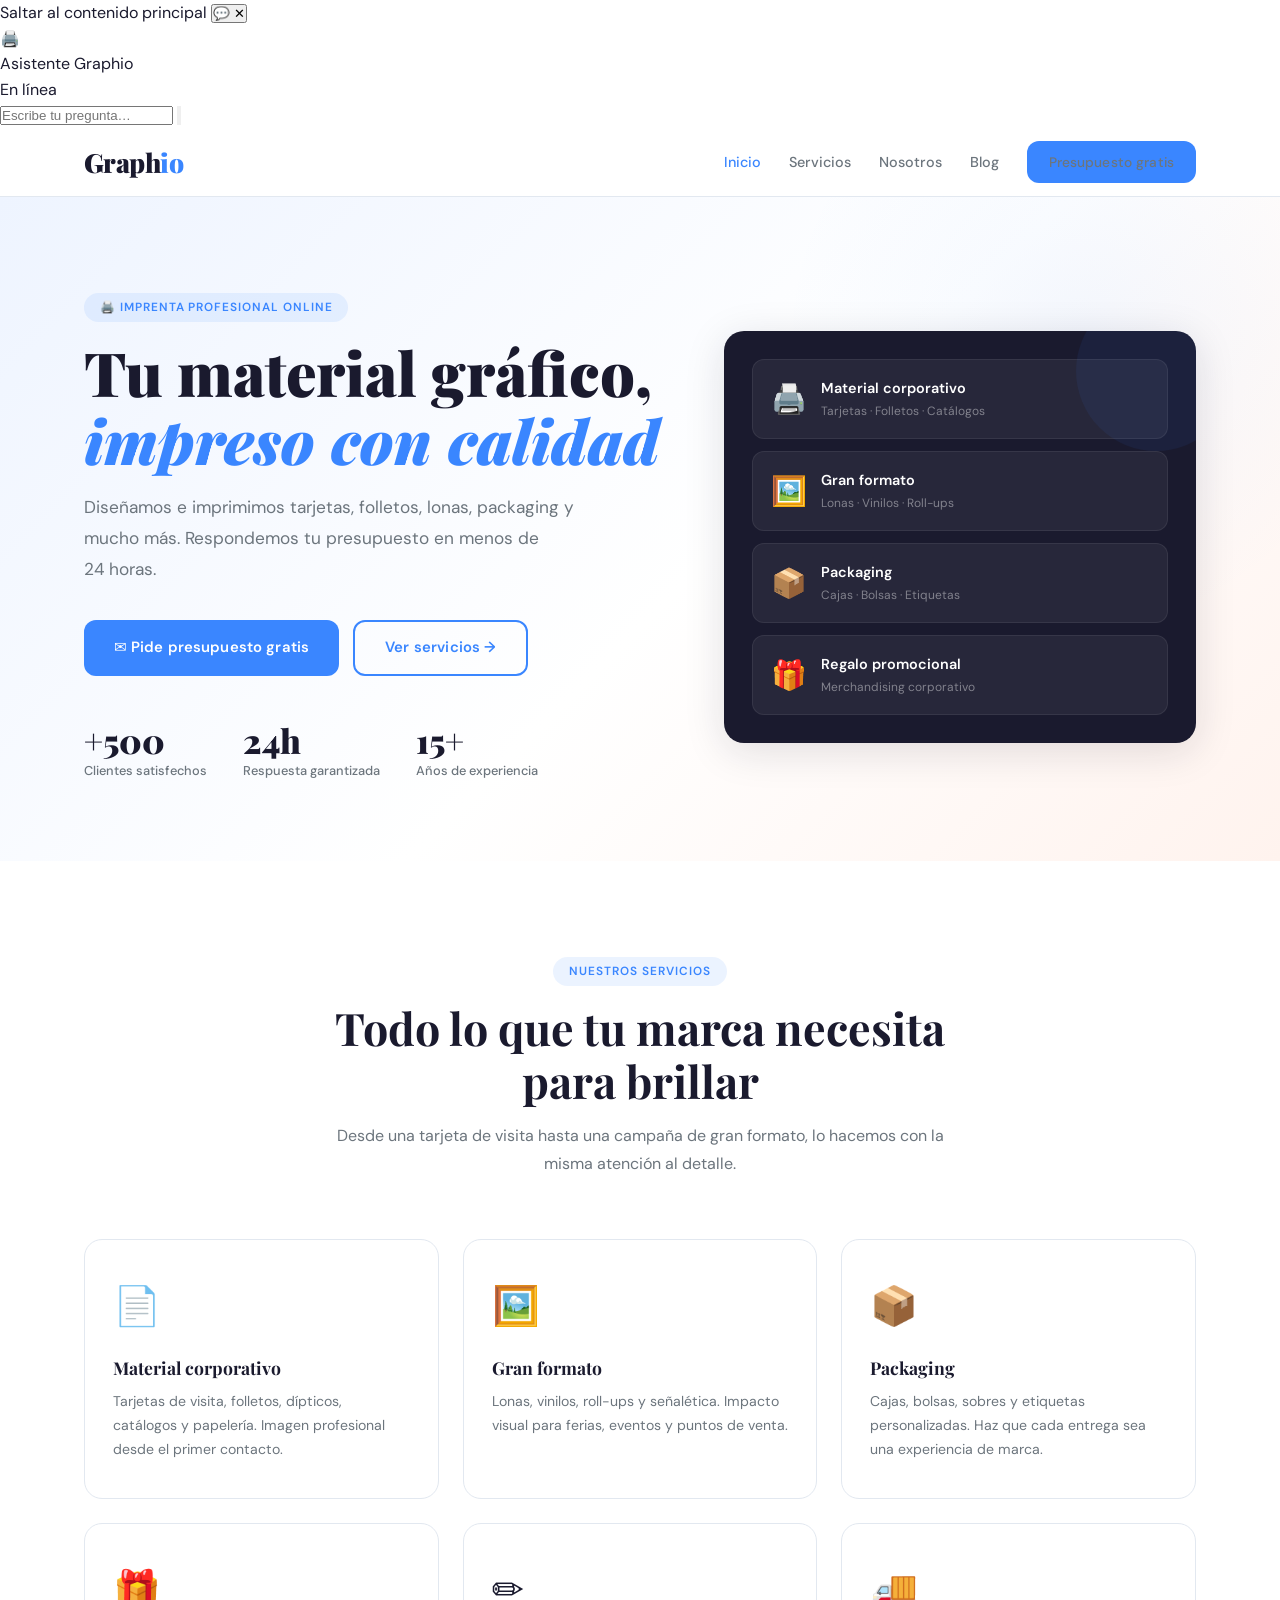
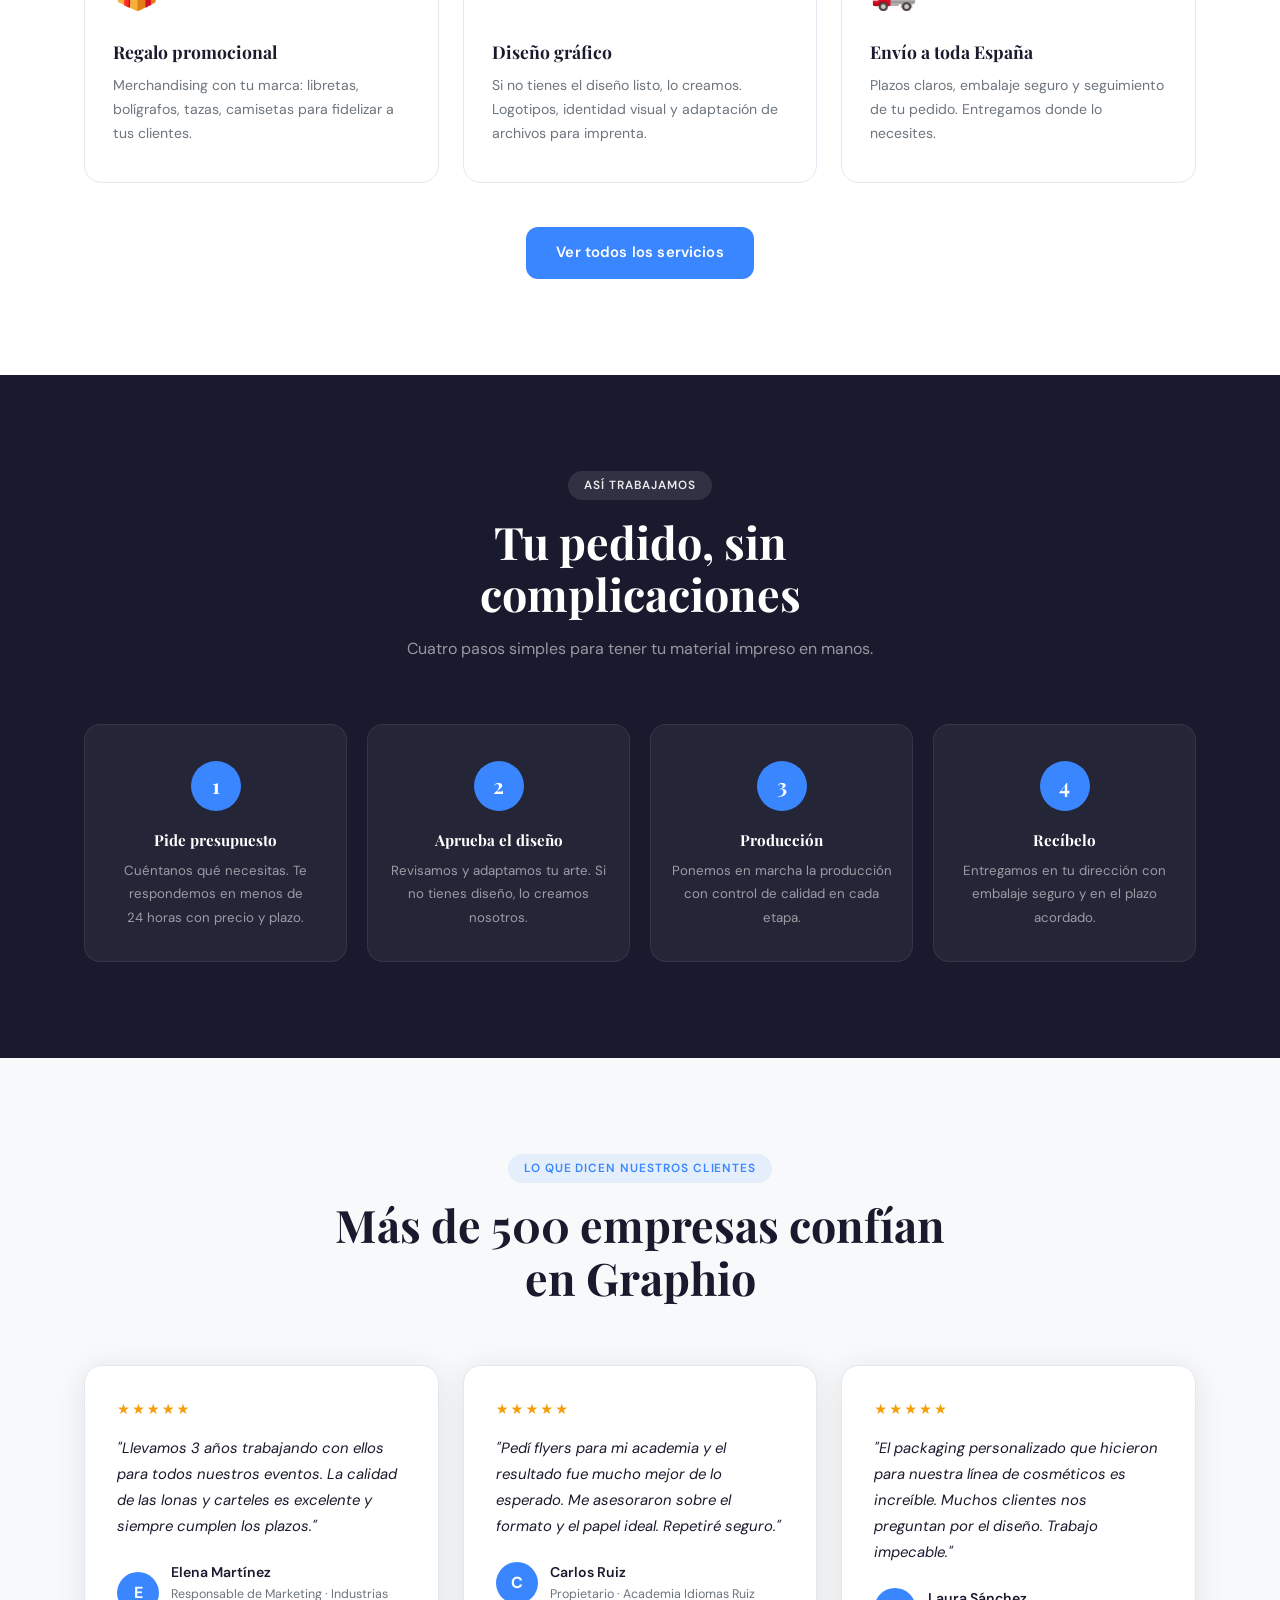
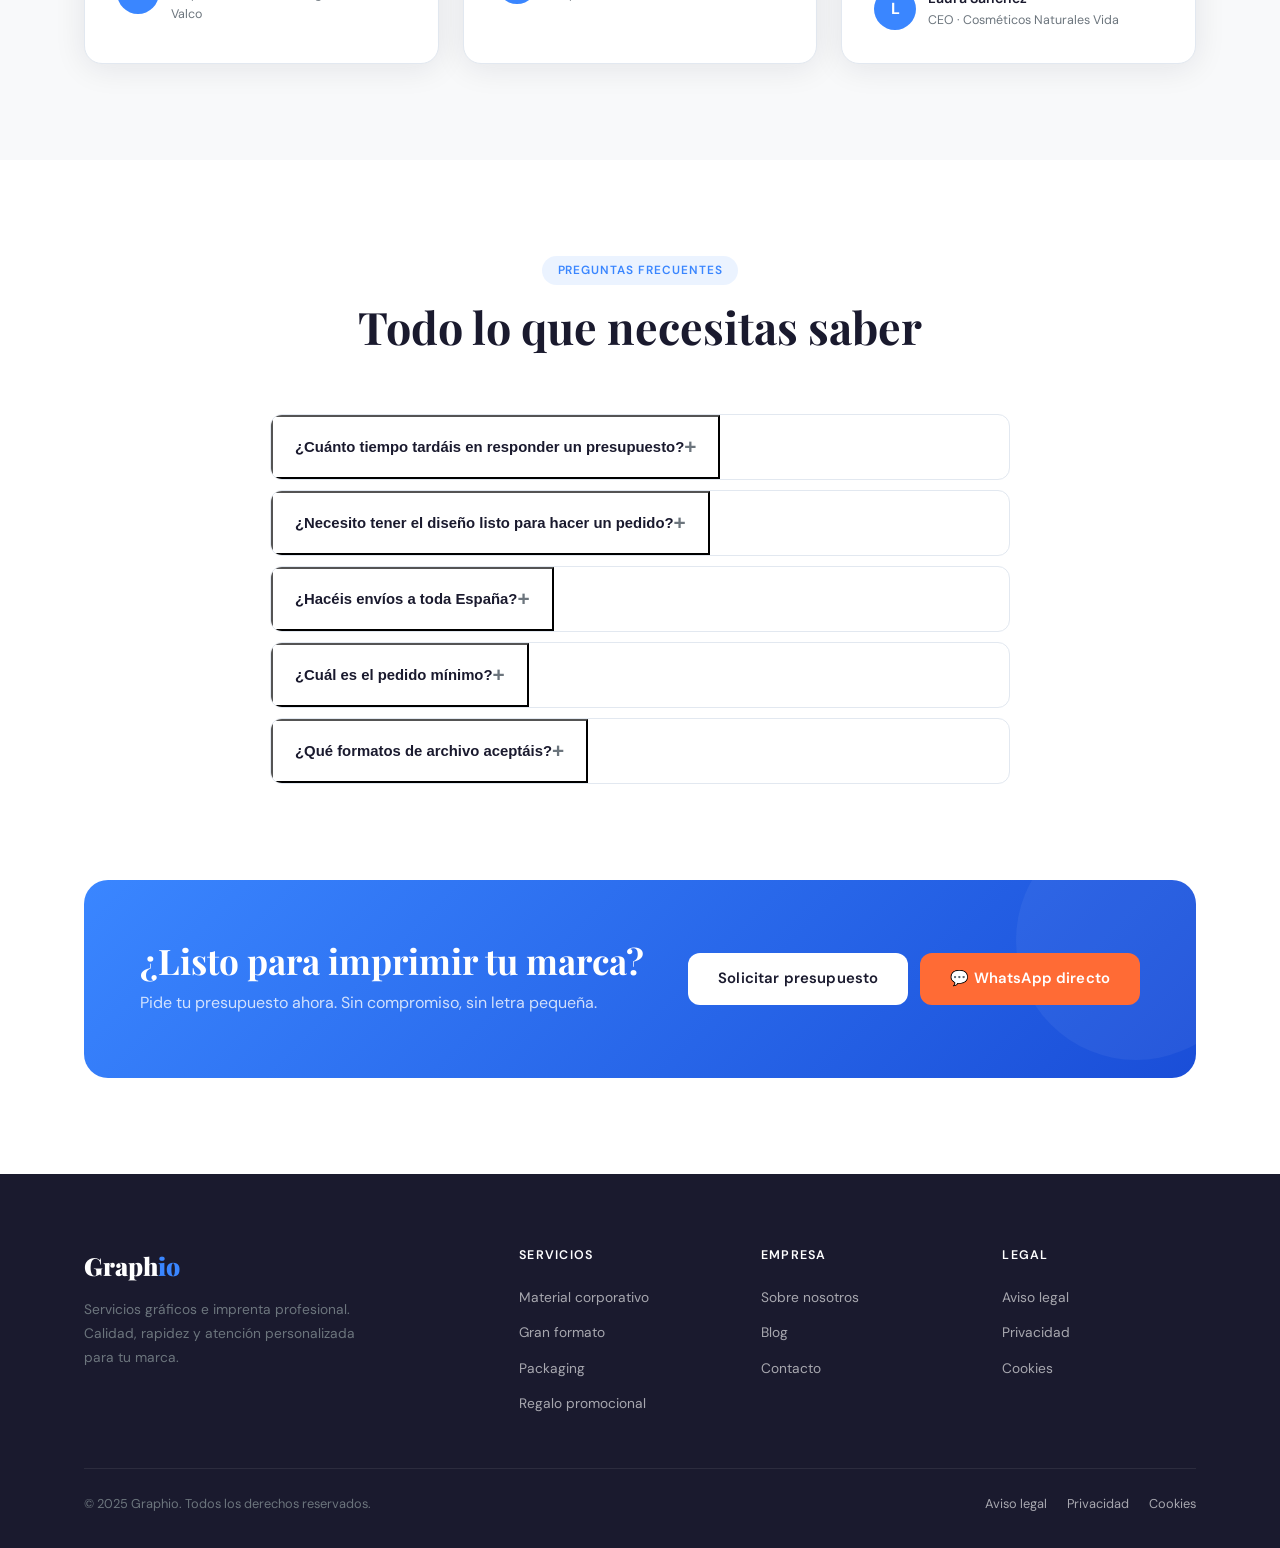
==== commit 4d3deb72: "Add files via upload" ====
--- a/index.html
+++ b/index.html
@@ -15,347 +15,312 @@
   <link rel="preconnect" href="https://fonts.googleapis.com" />
   <link rel="preconnect" href="https://fonts.gstatic.com" crossorigin />
   <link href="https://fonts.googleapis.com/css2?family=Playfair+Display:ital,wght@0,700;0,900;1,700&family=DM+Sans:wght@300;400;500;600&display=swap" rel="stylesheet" />
-
-  <style>
-    /* ══════════════════════════════════════
-       VARIABLES & RESET
-    ══════════════════════════════════════ */
-    :root {
-      --azul:       #3A86FF;
-      --azul-dark:  #2563eb;
-      --naranja:    #FF6B35;
-      --oscuro:     #1A1A2E;
-      --claro:      #F8F9FA;
-      --gris:       #6C757D;
-      --blanco:     #ffffff;
-      --borde:      #E2E8F0;
-      --sombra:     0 4px 32px rgba(26,26,46,0.09);
-      --sombra-md:  0 8px 40px rgba(26,26,46,0.13);
-      --radio:      12px;
-      --trans:      0.25s ease;
-      --font-d:     'Playfair Display', Georgia, serif;
-      --font-b:     'DM Sans', system-ui, sans-serif;
-    }
-
-    *, *::before, *::after { box-sizing: border-box; margin: 0; padding: 0; }
-    html { scroll-behavior: smooth; font-size: 16px; }
-    body { font-family: var(--font-b); color: var(--oscuro); background: var(--blanco); line-height: 1.6; overflow-x: hidden; }
-    img { max-width: 100%; display: block; }
-    a { text-decoration: none; color: inherit; }
-    ul { list-style: none; }
-    button { cursor: pointer; }
-
-    /* ══════════════════════════════════════
-       TIPOGRAFÍA
-    ══════════════════════════════════════ */
-    h1 { font-family: var(--font-d); font-size: clamp(2.2rem, 5vw, 3.8rem); font-weight: 900; line-height: 1.12; }
-    h2 { font-family: var(--font-d); font-size: clamp(1.8rem, 3.5vw, 2.8rem); font-weight: 700; line-height: 1.18; }
-    h3 { font-family: var(--font-d); font-size: 1.2rem; font-weight: 700; line-height: 1.3; }
-    p  { color: var(--gris); line-height: 1.78; }
-
-    /* ══════════════════════════════════════
-       LAYOUT
-    ══════════════════════════════════════ */
-    .container { max-width: 1160px; margin: 0 auto; padding: 0 24px; }
-    .section    { padding: 96px 0; }
-    .section-alt  { background: var(--claro); }
-    .section-dark { background: var(--oscuro); }
-    .section-dark p { color: rgba(255,255,255,0.55); }
-    .section-header { text-align: center; max-width: 620px; margin: 0 auto 60px; }
-    .section-header h2 { margin-bottom: 14px; }
-
-    /* ══════════════════════════════════════
-       BOTONES
-    ══════════════════════════════════════ */
-    .btn {
-      display: inline-flex; align-items: center; gap: 8px;
-      padding: 14px 30px; border-radius: var(--radio);
-      font-family: var(--font-b); font-size: 0.93rem; font-weight: 600;
-      border: none; transition: var(--trans); letter-spacing: 0.01em;
-      cursor: pointer; white-space: nowrap;
-    }
-    .btn-primary { background: var(--azul); color: var(--blanco); }
-    .btn-primary:hover { background: var(--azul-dark); transform: translateY(-2px); box-shadow: 0 8px 24px rgba(58,134,255,0.38); }
-    .btn-secondary { background: transparent; color: var(--azul); border: 2px solid var(--azul); }
-    .btn-secondary:hover { background: var(--azul); color: var(--blanco); transform: translateY(-2px); }
-    .btn-naranja { background: var(--naranja); color: var(--blanco); }
-    .btn-naranja:hover { background: #e55a20; transform: translateY(-2px); box-shadow: 0 8px 24px rgba(255,107,53,0.38); }
-    .btn-blanco { background: var(--blanco); color: var(--oscuro); }
-    .btn-blanco:hover { background: var(--claro); transform: translateY(-2px); }
-
-    /* ══════════════════════════════════════
-       BADGE
-    ══════════════════════════════════════ */
-    .badge {
-      display: inline-block; padding: 5px 16px; border-radius: 50px;
-      font-size: 0.74rem; font-weight: 600; letter-spacing: 0.08em;
-      text-transform: uppercase; background: rgba(58,134,255,0.1);
-      color: var(--azul); margin-bottom: 16px;
-    }
-
-    /* ══════════════════════════════════════
-       HEADER & NAV
-    ══════════════════════════════════════ */
-    .header {
-      position: sticky; top: 0; z-index: 100;
-      background: rgba(255,255,255,0.96); backdrop-filter: blur(16px);
-      border-bottom: 1px solid var(--borde);
-    }
-    .nav { display: flex; align-items: center; justify-content: space-between; height: 68px; }
-    .logo { font-family: var(--font-d); font-size: 1.65rem; font-weight: 900; color: var(--oscuro); letter-spacing: -0.02em; }
-    .logo span { color: var(--azul); }
-    .nav-links { display: flex; align-items: center; gap: 28px; }
-    .nav-links a { font-size: 0.9rem; font-weight: 500; color: var(--gris); transition: var(--trans); }
-    .nav-links a:hover, .nav-links a.active { color: var(--azul); }
-    .hamburger { display: none; flex-direction: column; gap: 5px; background: none; border: none; padding: 4px; }
-    .hamburger span { display: block; width: 24px; height: 2px; background: var(--oscuro); border-radius: 2px; transition: var(--trans); }
-
-    /* ══════════════════════════════════════
-       HERO
-    ══════════════════════════════════════ */
-    .hero {
-      padding: 96px 0 80px;
-      background: linear-gradient(135deg, #eef4ff 0%, #ffffff 55%, #fff3ee 100%);
-      position: relative; overflow: hidden;
-    }
-    .hero::after {
-      content: ''; position: absolute;
-      width: 600px; height: 600px; border-radius: 50%;
-      background: radial-gradient(circle, rgba(58,134,255,0.06) 0%, transparent 70%);
-      top: -160px; right: -100px; pointer-events: none;
-    }
-    .hero-inner { display: grid; grid-template-columns: 1.1fr 0.9fr; gap: 64px; align-items: center; position: relative; z-index: 1; }
-    .hero-tag { }
-    .hero-title { margin-bottom: 18px; }
-    .hero-title em { font-style: italic; color: var(--azul); }
-    .hero-desc { font-size: 1.08rem; margin-bottom: 36px; max-width: 500px; color: var(--gris); }
-    .hero-btns { display: flex; gap: 14px; flex-wrap: wrap; margin-bottom: 48px; }
-    .hero-stats { display: flex; gap: 36px; flex-wrap: wrap; }
-    .stat { }
-    .stat-num { font-family: var(--font-d); font-size: 2.1rem; font-weight: 900; color: var(--oscuro); line-height: 1; }
-    .stat-txt { font-size: 0.8rem; color: var(--gris); font-weight: 500; margin-top: 3px; }
-
-    /* Hero visual — dark card cluster */
-    .hero-visual {
-      background: var(--oscuro); border-radius: 20px; padding: 28px;
-      display: flex; flex-direction: column; gap: 12px;
-      box-shadow: var(--sombra-md);
-      position: relative; overflow: hidden;
-    }
-    .hero-visual::before {
-      content: ''; position: absolute; top: -40px; right: -40px;
-      width: 160px; height: 160px; border-radius: 50%;
-      background: rgba(58,134,255,0.07);
-    }
-    .hv-card {
-      background: rgba(255,255,255,0.06); border-radius: 12px;
-      padding: 16px 18px; display: flex; align-items: center; gap: 14px;
-      border: 1px solid rgba(255,255,255,0.07);
-      transition: var(--trans);
-    }
-    .hv-card:hover { background: rgba(255,255,255,0.10); }
-    .hv-icon { font-size: 1.8rem; flex-shrink: 0; }
-    .hv-title { color: var(--blanco); font-weight: 600; font-size: 0.9rem; }
-    .hv-sub   { color: rgba(255,255,255,0.42); font-size: 0.75rem; margin-top: 2px; }
-
-    /* ══════════════════════════════════════
-       SERVICIOS
-    ══════════════════════════════════════ */
-    .servicios-grid { display: grid; grid-template-columns: repeat(3, 1fr); gap: 24px; }
-    .srv-card {
-      background: var(--blanco); border-radius: 18px; padding: 36px 28px;
-      border: 1px solid var(--borde); transition: var(--trans);
-      position: relative; overflow: hidden;
-    }
-    .srv-card::before {
-      content: ''; position: absolute; top: 0; left: 0; right: 0; height: 3px;
-      background: var(--azul); transform: scaleX(0); transform-origin: left;
-      transition: transform var(--trans);
-    }
-    .srv-card:hover { box-shadow: var(--sombra); transform: translateY(-5px); border-color: rgba(58,134,255,0.25); }
-    .srv-card:hover::before { transform: scaleX(1); }
-    .srv-icon { font-size: 2.4rem; margin-bottom: 20px; }
-    .srv-card h3 { margin-bottom: 10px; font-size: 1.1rem; color: var(--oscuro); }
-    .srv-card p  { font-size: 0.88rem; line-height: 1.7; }
-    .servicios-cta { text-align: center; margin-top: 44px; }
-
-    /* ══════════════════════════════════════
-       PROCESO
-    ══════════════════════════════════════ */
-    .proceso-grid { display: grid; grid-template-columns: repeat(4,1fr); gap: 20px; }
-    .paso {
-      text-align: center; padding: 36px 20px 32px;
-      background: rgba(255,255,255,0.05); border-radius: 16px;
-      border: 1px solid rgba(255,255,255,0.07); transition: var(--trans);
-    }
-    .paso:hover { background: rgba(255,255,255,0.08); }
-    .paso-num {
-      width: 50px; height: 50px; border-radius: 50%; background: var(--azul);
-      display: flex; align-items: center; justify-content: center;
-      font-family: var(--font-d); font-size: 1.3rem; font-weight: 700;
-      color: var(--blanco); margin: 0 auto 20px;
-    }
-    .paso h3 { color: var(--blanco); font-size: 0.95rem; margin-bottom: 8px; }
-    .paso p   { font-size: 0.83rem; }
-
-    /* ══════════════════════════════════════
-       TESTIMONIOS
-    ══════════════════════════════════════ */
-    .testi-grid { display: grid; grid-template-columns: repeat(3,1fr); gap: 24px; }
-    .testi {
-      background: var(--blanco); border-radius: 18px; padding: 32px;
-      border: 1px solid var(--borde); box-shadow: var(--sombra);
-      transition: var(--trans);
-    }
-    .testi:hover { transform: translateY(-3px); box-shadow: var(--sombra-md); }
-    .estrellas { color: #F59E0B; font-size: 0.9rem; margin-bottom: 14px; letter-spacing: 2px; }
-    .testi-txt { font-size: 0.93rem; color: var(--oscuro); line-height: 1.75; margin-bottom: 22px; font-style: italic; }
-    .testi-autor { display: flex; align-items: center; gap: 12px; }
-    .autor-av {
-      width: 42px; height: 42px; border-radius: 50%; background: var(--azul);
-      display: flex; align-items: center; justify-content: center;
-      color: var(--blanco); font-weight: 700; font-size: 1rem;
-      flex-shrink: 0;
-    }
-    .autor-nombre  { font-weight: 600; font-size: 0.88rem; color: var(--oscuro); }
-    .autor-empresa { font-size: 0.78rem; color: var(--gris); margin-top: 1px; }
-
-    /* ══════════════════════════════════════
-       FAQ
-    ══════════════════════════════════════ */
-    .faq-wrap { max-width: 740px; margin: 0 auto; display: flex; flex-direction: column; gap: 10px; }
-    .faq-item { border: 1.5px solid var(--borde); border-radius: var(--radio); overflow: hidden; }
-    .faq-q {
-      padding: 18px 22px; display: flex; justify-content: space-between; align-items: center;
-      cursor: pointer; font-weight: 600; font-size: 0.93rem; color: var(--oscuro);
-      background: var(--blanco); transition: background var(--trans);
-      user-select: none;
-    }
-    .faq-q:hover { background: var(--claro); }
-    .faq-icon { font-size: 1.3rem; color: var(--gris); transition: transform 0.3s ease, color 0.2s; flex-shrink: 0; }
-    .faq-a {
-      max-height: 0; overflow: hidden;
-      transition: max-height 0.32s ease, padding 0.32s ease;
-      background: var(--claro);
-    }
-    .faq-a p { padding: 0 22px; font-size: 0.9rem; }
-    .faq-item.open .faq-a    { max-height: 180px; }
-    .faq-item.open .faq-a p  { padding: 18px 22px; }
-    .faq-item.open .faq-icon { transform: rotate(45deg); color: var(--azul); }
-    .faq-item.open .faq-q    { color: var(--azul); background: var(--claro); }
-
-    /* ══════════════════════════════════════
-       CTA BANNER
-    ══════════════════════════════════════ */
-    .cta-banner {
-      background: linear-gradient(135deg, var(--azul) 0%, #1a4ed8 100%);
-      border-radius: 24px; padding: 60px 56px;
-      display: flex; align-items: center; justify-content: space-between; gap: 32px;
-      position: relative; overflow: hidden;
-    }
-    .cta-banner::after {
-      content: ''; position: absolute; top: -60px; right: -60px;
-      width: 240px; height: 240px; border-radius: 50%;
-      background: rgba(255,255,255,0.05);
-    }
-    .cta-banner h2  { color: var(--blanco); margin-bottom: 8px; font-size: clamp(1.6rem, 3vw, 2.2rem); }
-    .cta-banner > div > p  { color: rgba(255,255,255,0.78); }
-    .cta-btns { display: flex; gap: 12px; flex-shrink: 0; flex-wrap: wrap; position: relative; z-index: 1; }
-
-    /* ══════════════════════════════════════
-       WHATSAPP FLOTANTE
-    ══════════════════════════════════════ */
-    .wa-btn {
-      position: fixed; bottom: 28px; right: 28px; z-index: 999;
-      width: 58px; height: 58px; border-radius: 50%;
-      background: #25D366;
-      display: flex; align-items: center; justify-content: center;
-      font-size: 1.5rem;
-      box-shadow: 0 4px 20px rgba(37,211,102,0.5);
-      transition: var(--trans); border: none;
-    }
-    .wa-btn:hover { transform: scale(1.12); box-shadow: 0 6px 28px rgba(37,211,102,0.65); }
-
-    /* ══════════════════════════════════════
-       FOOTER
-    ══════════════════════════════════════ */
-    .footer { background: var(--oscuro); color: rgba(255,255,255,0.62); padding: 72px 0 32px; }
-    .footer-grid { display: grid; grid-template-columns: 2fr 1fr 1fr 1fr; gap: 48px; margin-bottom: 52px; }
-    .footer-logo { font-family: var(--font-d); font-size: 1.55rem; font-weight: 900; color: var(--blanco); margin-bottom: 12px; }
-    .footer-logo span { color: var(--azul); }
-    .footer-desc { font-size: 0.86rem; line-height: 1.75; max-width: 280px; }
-    .footer-col h4 {
-      color: var(--blanco); font-weight: 600; font-size: 0.78rem;
-      text-transform: uppercase; letter-spacing: 0.1em; margin-bottom: 18px;
-    }
-    .footer-col ul { display: flex; flex-direction: column; gap: 10px; }
-    .footer-col ul a { font-size: 0.86rem; transition: color var(--trans); }
-    .footer-col ul a:hover { color: var(--blanco); }
-    .footer-bottom {
-      border-top: 1px solid rgba(255,255,255,0.08); padding-top: 24px;
-      display: flex; justify-content: space-between; align-items: center; flex-wrap: wrap; gap: 12px;
-    }
-    .footer-bottom p { font-size: 0.8rem; }
-    .footer-legal { display: flex; gap: 20px; }
-    .footer-legal a { font-size: 0.8rem; transition: color var(--trans); }
-    .footer-legal a:hover { color: var(--blanco); }
-
-    /* ══════════════════════════════════════
-       ANIMACIONES DE ENTRADA
-    ══════════════════════════════════════ */
-    .fade-up {
-      opacity: 0; transform: translateY(28px);
-      transition: opacity 0.55s ease, transform 0.55s ease;
-    }
-    .fade-up.visible { opacity: 1; transform: translateY(0); }
-
-    /* Stagger para grids */
-    .fade-up:nth-child(2) { transition-delay: 0.08s; }
-    .fade-up:nth-child(3) { transition-delay: 0.16s; }
-    .fade-up:nth-child(4) { transition-delay: 0.24s; }
-    .fade-up:nth-child(5) { transition-delay: 0.08s; }
-    .fade-up:nth-child(6) { transition-delay: 0.16s; }
-
-    /* ══════════════════════════════════════
-       RESPONSIVE
-    ══════════════════════════════════════ */
-    @media (max-width: 960px) {
-      .hero-inner    { grid-template-columns: 1fr; }
-      .hero-visual   { display: none; }
-      .servicios-grid, .testi-grid { grid-template-columns: repeat(2, 1fr); }
-      .proceso-grid  { grid-template-columns: repeat(2, 1fr); }
-      .footer-grid   { grid-template-columns: 1fr 1fr; }
-      .cta-banner    { flex-direction: column; text-align: center; padding: 48px 36px; }
-      .cta-btns      { justify-content: center; }
-    }
-    @media (max-width: 620px) {
-      .nav-links     { display: none; position: absolute; top: 68px; left: 0; right: 0; flex-direction: column; background: var(--blanco); padding: 24px; border-bottom: 1px solid var(--borde); box-shadow: var(--sombra); gap: 16px; z-index: 99; }
-      .nav-links.open { display: flex; }
-      .hamburger     { display: flex; }
-      .servicios-grid, .testi-grid { grid-template-columns: 1fr; }
-      .proceso-grid  { grid-template-columns: 1fr 1fr; }
-      .footer-grid   { grid-template-columns: 1fr; }
-      .hero-stats    { gap: 20px; }
-      .hero-btns     { flex-direction: column; }
-      .hero-btns .btn { justify-content: center; }
-      .cta-banner    { padding: 36px 24px; }
-      .section       { padding: 64px 0; }
-    }
-  </style>
+<link rel="stylesheet" href="css/main.css">
 </head>
 <body>
-
-  <!-- ── WHATSAPP FLOTANTE ── -->
-  <a href="https://wa.me/34600000000?text=Hola%2C%20me%20gustar%C3%ADa%20solicitar%20un%20presupuesto"
-     class="wa-btn" target="_blank" rel="noopener noreferrer"
-     aria-label="Contactar por WhatsApp">💬</a>
+<a href="#main-content" class="skip-link">Saltar al contenido principal</a>
+
+  <!-- ════════ CHATBOT FLOTANTE ════════ -->
+
+  <!-- Botón de apertura -->
+  <button id="chat-toggle" aria-label="Abrir asistente virtual" aria-expanded="false" aria-controls="chat-window">
+    <span class="icon-open" aria-hidden="true">💬</span>
+    <span class="icon-close" aria-hidden="true">✕</span>
+  </button>
+
+  <!-- Ventana del chat -->
+  <div id="chat-window" role="dialog" aria-label="Asistente virtual de Graphio" aria-modal="false">
+
+    <div class="chat-header">
+      <div class="chat-avatar" aria-hidden="true">🖨️</div>
+      <div class="chat-header-info">
+        <div class="chat-name">Asistente Graphio</div>
+        <div class="chat-status"><span class="chat-dot"></span> En línea</div>
+      </div>
+    </div>
+
+    <div class="chat-body" id="chat-body" aria-live="polite" aria-label="Conversación">
+      <!-- Los mensajes se insertan aquí por JS -->
+    </div>
+
+    <div class="chat-footer">
+      <input type="text" id="chat-input" placeholder="Escribe tu pregunta…"
+             aria-label="Escribe tu mensaje" autocomplete="off" />
+      <button id="chat-send" aria-label="Enviar mensaje">
+        <svg viewBox="0 0 24 24"><path d="M2 21l21-9L2 3v7l15 2-15 2z"/></svg>
+      </button>
+    </div>
+  </div>
+
+  <script>
+  // ═══════════════════════════════════════════════════════
+  //  GRAPHIO CHATBOT — 100% local, sin API externa
+  //  Flujo guiado en JSON + detección de palabras clave
+  // ═══════════════════════════════════════════════════════
+
+  // ── FLUJO PRINCIPAL EN JSON ──────────────────────────
+  const FLOW = {
+    welcome: {
+      text: "¡Hola! Soy el asistente de Graphio 👋 ¿En qué puedo ayudarte hoy?",
+      options: [
+        { label: "🖨️ Ver nuestros servicios",  next: "servicios"    },
+        { label: "💬 Pedir un presupuesto",    next: "presupuesto"  },
+        { label: "ℹ️ Sobre nosotros",           next: "nosotros"     },
+        { label: "📝 Leer el blog",             next: "blog"         },
+        { label: "🤔 Tengo otra pregunta",       next: "freetext"     },
+      ]
+    },
+    servicios: {
+      text: "Ofrecemos estos servicios principales. ¿Cuál te interesa?",
+      options: [
+        { label: "📄 Material corporativo",       next: "srv_corporativo"  },
+        { label: "🖼️ Gran formato",               next: "srv_granformato"  },
+        { label: "📦 Packaging personalizado",    next: "srv_packaging"    },
+        { label: "🎁 Regalo promocional",         next: "srv_regalo"       },
+        { label: "✏️ Diseño gráfico",             next: "srv_diseno"       },
+        { label: "← Volver al inicio",            next: "welcome"          },
+      ]
+    },
+    srv_corporativo: {
+      text: "Imprimimos tarjetas de visita, folletos, dípticos, catálogos y toda la papelería de tu empresa. ¿Te hacemos un presupuesto?",
+      options: [
+        { label: "✉️ Sí, quiero presupuesto",  action: "go", url: "pages/contacto.html" },
+        { label: "📋 Ver todos los servicios", action: "go", url: "pages/servicios.html" },
+        { label: "← Volver",                   next: "servicios" },
+      ]
+    },
+    srv_granformato: {
+      text: "Lonas, vinilos, roll-ups, carteles y señalética para ferias, eventos y escaparates. ¿Te interesa?",
+      options: [
+        { label: "✉️ Pedir presupuesto",       action: "go", url: "pages/contacto.html" },
+        { label: "📋 Ver todos los servicios", action: "go", url: "pages/servicios.html" },
+        { label: "← Volver",                   next: "servicios" },
+      ]
+    },
+    srv_packaging: {
+      text: "Cajas, bolsas, sobres y etiquetas personalizadas con tu logo. Haz que cada entrega sea una experiencia de marca.",
+      options: [
+        { label: "✉️ Pedir presupuesto",       action: "go", url: "pages/contacto.html" },
+        { label: "📋 Ver todos los servicios", action: "go", url: "pages/servicios.html" },
+        { label: "← Volver",                   next: "servicios" },
+      ]
+    },
+    srv_regalo: {
+      text: "Bolígrafos, libretas, tazas, camisetas y mucho más con tu marca. El merchandising que fideliza a tus clientes.",
+      options: [
+        { label: "✉️ Pedir presupuesto",       action: "go", url: "pages/contacto.html" },
+        { label: "📋 Ver todos los servicios", action: "go", url: "pages/servicios.html" },
+        { label: "← Volver",                   next: "servicios" },
+      ]
+    },
+    srv_diseno: {
+      text: "Si no tienes el diseño listo, lo creamos nosotros. Solo necesitamos tu logo y los colores de tu marca.",
+      options: [
+        { label: "✉️ Hablar con el equipo",    action: "go", url: "pages/contacto.html" },
+        { label: "📋 Ver todos los servicios", action: "go", url: "pages/servicios.html" },
+        { label: "← Volver",                   next: "servicios" },
+      ]
+    },
+    presupuesto: {
+      text: "Rellena el formulario en un minuto y te respondemos en menos de 24 horas. Sin compromiso y sin letra pequeña. 🚀",
+      options: [
+        { label: "✉️ Ir al formulario", action: "go", url: "pages/contacto.html" },
+        { label: "← Volver al inicio",  next: "welcome" },
+      ]
+    },
+    nosotros: {
+      text: "Somos una empresa de servicios gráficos con más de 15 años de experiencia, más de 500 clientes y una filosofía simple: calidad, rapidez y atención real.",
+      options: [
+        { label: "👥 Ver página sobre nosotros", action: "go", url: "pages/nosotros.html" },
+        { label: "← Volver al inicio",           next: "welcome" },
+      ]
+    },
+    blog: {
+      text: "En el blog encontrarás consejos sobre impresión, diseño gráfico y marketing visual. Todo gratis y sin registro.",
+      options: [
+        { label: "📝 Ir al blog",      action: "go", url: "pages/blog.html" },
+        { label: "← Volver al inicio", next: "welcome" },
+      ]
+    },
+    precios: {
+      text: "Los precios dependen del producto, la cantidad y los acabados. Pedimos presupuesto personalizado y gratis, ¡te respondemos en menos de 24h!",
+      options: [
+        { label: "✉️ Pedir mi presupuesto gratis", action: "go", url: "pages/contacto.html" },
+        { label: "← Volver al inicio",              next: "welcome" },
+      ]
+    },
+    plazo: {
+      text: "Respondemos presupuestos en menos de 24 horas. Los plazos de producción y entrega se detallan en cada presupuesto según el pedido.",
+      options: [
+        { label: "✉️ Solicitar presupuesto", action: "go", url: "pages/contacto.html" },
+        { label: "← Volver al inicio",       next: "welcome" },
+      ]
+    },
+    envio: {
+      text: "Enviamos a toda España: Península, Baleares y Canarias. El coste y el plazo de envío se incluyen en el presupuesto personalizado.",
+      options: [
+        { label: "✉️ Pedir presupuesto", action: "go", url: "pages/contacto.html" },
+        { label: "← Volver al inicio",   next: "welcome" },
+      ]
+    },
+    diseno_duda: {
+      text: "No necesitas tener el diseño listo. Si tienes logo y colores, nosotros preparamos el arte. Si no tienes nada, también te ayudamos desde cero.",
+      options: [
+        { label: "✉️ Hablar con diseño",   action: "go", url: "pages/contacto.html" },
+        { label: "← Volver al inicio",     next: "welcome" },
+      ]
+    },
+    contacto: {
+      text: "Puedes contactarnos por el formulario de la web o directamente por email a hola@graphio.es. Respondemos en menos de 24h.",
+      options: [
+        { label: "✉️ Ir al formulario de contacto", action: "go", url: "pages/contacto.html" },
+        { label: "← Volver al inicio",               next: "welcome" },
+      ]
+    },
+    freetext: {
+      text: "Escribe tu pregunta y te respondo lo mejor que pueda 👇",
+      options: []
+    },
+    fallback: {
+      text: "No estoy seguro de entender tu pregunta, pero puedo guiarte a donde necesites. ¿Qué buscas?",
+      options: [
+        { label: "🖨️ Ver servicios",          next: "servicios"   },
+        { label: "💬 Pedir presupuesto",      next: "presupuesto" },
+        { label: "📞 Ir a contacto",          next: "contacto"    },
+        { label: "← Volver al inicio",        next: "welcome"     },
+      ]
+    }
+  };
+
+  // ── DETECCIÓN DE PALABRAS CLAVE ──────────────────────
+  // Cada entrada: [ [palabras que activan], step_destino ]
+  const KEYWORDS = [
+    [ ["precio","cuesta","coste","tarifa","cuánto","cuanto","presupuesto","cotar","quote"],     "precios"       ],
+    [ ["plazo","tiempo","cuándo","cuando","urgente","rápido","rapido","entrega","días","dias"],  "plazo"         ],
+    [ ["envío","envio","enviar","envíais","mandar","recibir","shipping","peninsula","canarias"], "envio"         ],
+    [ ["diseño","diseñador","diseñar","arte","archivo","logo","logotipo","no tengo"],           "diseno_duda"   ],
+    [ ["tarjeta","folleto","díptico","diptico","catálogo","catalogo","papelería","papeleria",
+       "corporativo","empresa","flyer"],                                                         "srv_corporativo"],
+    [ ["lona","vinilo","roll","cartel","señal","señalética","feria","evento","exterior"],        "srv_granformato"],
+    [ ["caja","bolsa","embalaje","packaging","etiqueta","sobre","unboxing"],                    "srv_packaging"  ],
+    [ ["regalo","merchandising","bolígrafo","boligrafo","taza","camiseta","promo"],             "srv_regalo"     ],
+    [ ["servicio","catálogo","que hacéis","qué hacéis","ofrecéis","ofrece","tenéis","tienen"],  "servicios"      ],
+    [ ["contacto","contactar","email","mail","teléfono","telefono","hablar","llamar"],           "contacto"       ],
+    [ ["blog","artículo","articulo","consejo","leer","aprend"],                                  "blog"           ],
+    [ ["quién","quien","sois","somos","empresa","historia","años","experiencia"],               "nosotros"       ],
+    [ ["hola","buenas","buenos","hey","hi","hello"],                                             "welcome"        ],
+  ];
+
+  function detectStep(text) {
+    const t = text.toLowerCase().normalize("NFD").replace(/[\u0300-\u036f]/g,"");
+    for (const [words, step] of KEYWORDS) {
+      if (words.some(w => t.includes(w))) return step;
+    }
+    return "fallback";
+  }
+
+  // ── DOM ──────────────────────────────────────────────
+  const toggle    = document.getElementById('chat-toggle');
+  const chatWin   = document.getElementById('chat-window');
+  const chatBody  = document.getElementById('chat-body');
+  const chatInput = document.getElementById('chat-input');
+  const chatSend  = document.getElementById('chat-send');
+
+  // ── TOGGLE ───────────────────────────────────────────
+  toggle.addEventListener('click', () => {
+    const isOpen = chatWin.classList.toggle('open');
+    toggle.classList.toggle('open', isOpen);
+    toggle.setAttribute('aria-expanded', isOpen);
+    if (isOpen && chatBody.children.length === 0) renderStep('welcome');
+    if (isOpen) setTimeout(() => chatInput.focus(), 200);
+  });
+
+  // ── RENDER STEP ──────────────────────────────────────
+  function renderStep(key) {
+    const step = FLOW[key];
+    if (!step) return;
+    setTimeout(() => {
+      addBotMsg(step.text);
+      if (step.options && step.options.length > 0) addOptions(step.options);
+    }, 280);
+  }
+
+  function addBotMsg(text) {
+    const d = document.createElement('div');
+    d.className = 'msg msg-bot';
+    d.textContent = text;
+    chatBody.appendChild(d);
+    scrollBottom();
+  }
+
+  function addUserMsg(text) {
+    const d = document.createElement('div');
+    d.className = 'msg msg-user';
+    d.textContent = text;
+    chatBody.appendChild(d);
+    scrollBottom();
+  }
+
+  function addOptions(opts) {
+    const wrap = document.createElement('div');
+    wrap.className = 'chat-options';
+    opts.forEach(opt => {
+      const btn = document.createElement('button');
+      btn.className = 'chat-opt';
+      btn.textContent = opt.label;
+      btn.addEventListener('click', () => {
+        wrap.remove();
+        addUserMsg(opt.label);
+        if (opt.action === 'go') {
+          addBotMsg('¡Perfecto! Te llevo ahora mismo… 👉');
+          setTimeout(() => { window.location.href = opt.url; }, 900);
+        } else if (opt.next) {
+          renderStep(opt.next);
+        }
+      });
+      wrap.appendChild(btn);
+    });
+    chatBody.appendChild(wrap);
+    scrollBottom();
+  }
+
+  function scrollBottom() {
+    chatBody.scrollTop = chatBody.scrollHeight;
+  }
+
+  // ── TEXTO LIBRE → detección de keywords ─────────────
+  function sendMessage() {
+    const text = chatInput.value.trim();
+    if (!text) return;
+    chatInput.value = '';
+    document.querySelectorAll('.chat-options').forEach(el => el.remove());
+    addUserMsg(text);
+    const step = detectStep(text);
+    renderStep(step);
+  }
+
+  chatSend.addEventListener('click', sendMessage);
+  chatInput.addEventListener('keydown', e => {
+    if (e.key === 'Enter') sendMessage();
+  });
+
+  // Cerrar con Escape
+  document.addEventListener('keydown', e => {
+    if (e.key === 'Escape' && chatWin.classList.contains('open')) {
+      chatWin.classList.remove('open');
+      toggle.classList.remove('open');
+      toggle.setAttribute('aria-expanded', 'false');
+      toggle.focus();
+    }
+  });
+  </script>
 
   <!-- ════════════ HEADER ════════════ -->
   <header class="header">
     <nav class="nav container" aria-label="Navegación principal">
       <a href="index.html" class="logo" aria-label="Graphio — ir al inicio">Graph<span>io</span></a>
 
-      <ul class="nav-links" id="nav-links">
+      <ul class="nav-links" id="nav-links" role="list">
         <li><a href="index.html" class="active" aria-current="page">Inicio</a></li>
         <li><a href="pages/servicios.html">Servicios</a></li>
         <li><a href="pages/nosotros.html">Nosotros</a></li>
@@ -373,16 +338,16 @@
     </nav>
   </header>
 
-  <main>
+  <main id="main-content">
 
     <!-- ════════════ HERO ════════════ -->
-    <section class="hero" aria-label="Presentación principal">
+    <section class="hero" aria-labelledby="hero-titulo" aria-label="Presentación principal">
       <div class="container">
         <div class="hero-inner">
 
           <div class="hero-content">
             <div class="badge">🖨️ Imprenta profesional online</div>
-            <h1 class="hero-title">
+            <h1 class="hero-title" id="hero-titulo">
               Tu material gráfico,<br>
               <em>impreso con calidad</em>
             </h1>
@@ -400,16 +365,16 @@
             </div>
             <div class="hero-stats">
               <div class="stat">
-                <div class="stat-num">+500</div>
-                <div class="stat-txt">Clientes satisfechos</div>
+                <div class="stat-num" aria-label="Más de 500 clientes satisfechos">+500</div>
+                <div class="stat-txt" aria-hidden="true">Clientes satisfechos</div>
               </div>
               <div class="stat">
-                <div class="stat-num">24h</div>
-                <div class="stat-txt">Respuesta garantizada</div>
+                <div class="stat-num" aria-label="Respuesta garantizada en 24 horas">24h</div>
+                <div class="stat-txt" aria-hidden="true">Respuesta garantizada</div>
               </div>
               <div class="stat">
-                <div class="stat-num">15+</div>
-                <div class="stat-txt">Años de experiencia</div>
+                <div class="stat-num" aria-label="Más de 15 años de experiencia">15+</div>
+                <div class="stat-txt" aria-hidden="true">Años de experiencia</div>
               </div>
             </div>
           </div>
@@ -459,7 +424,7 @@
           <p>Desde una tarjeta de visita hasta una campaña de gran formato, lo hacemos con la misma atención al detalle.</p>
         </div>
 
-        <div class="servicios-grid">
+        <ul class="servicios-grid" aria-label="Catálogo de servicios">
           <article class="srv-card fade-up">
             <div class="srv-icon" aria-hidden="true">📄</div>
             <h3>Material corporativo</h3>
@@ -499,7 +464,7 @@
     </section>
 
     <!-- ════════════ PROCESO ════════════ -->
-    <section class="section section-dark" aria-labelledby="proceso-titulo">
+    <section class="section section-dark" aria-labelledby="proceso-titulo" aria-label="Proceso de trabajo en 4 pasos">
       <div class="container">
         <div class="section-header fade-up">
           <div class="badge" style="background:rgba(255,255,255,0.1);color:rgba(255,255,255,0.9);">
@@ -509,28 +474,28 @@
           <p>Cuatro pasos simples para tener tu material impreso en manos.</p>
         </div>
 
-        <div class="proceso-grid">
-          <div class="paso fade-up">
+        <ol class="proceso-grid" aria-label="Pasos del proceso">
+          <li class="paso">
             <div class="paso-num" aria-hidden="true">1</div>
             <h3>Pide presupuesto</h3>
             <p>Cuéntanos qué necesitas. Te respondemos en menos de 24&nbsp;horas con precio y plazo.</p>
-          </div>
-          <div class="paso fade-up">
+          </li>
+          <li class="paso">
             <div class="paso-num" aria-hidden="true">2</div>
             <h3>Aprueba el diseño</h3>
             <p>Revisamos y adaptamos tu arte. Si no tienes diseño, lo creamos nosotros.</p>
-          </div>
-          <div class="paso fade-up">
+          </li>
+          <li class="paso">
             <div class="paso-num" aria-hidden="true">3</div>
             <h3>Producción</h3>
             <p>Ponemos en marcha la producción con control de calidad en cada etapa.</p>
-          </div>
-          <div class="paso fade-up">
+          </li>
+          <li class="paso" style="margin:0;">
             <div class="paso-num" aria-hidden="true">4</div>
             <h3>Recíbelo</h3>
             <p>Entregamos en tu dirección con embalaje seguro y en el plazo acordado.</p>
           </div>
-        </div>
+        </ol>
       </div>
     </section>
 
@@ -542,9 +507,9 @@
           <h2 id="testi-titulo">Más de 500 empresas confían en Graphio</h2>
         </div>
 
-        <div class="testi-grid">
-          <article class="testi fade-up">
-            <div class="estrellas" aria-label="5 estrellas">★★★★★</div>
+        <ul class="testi-grid" aria-label="Testimonios de clientes">
+          <li class="testi">
+            <div class="estrellas" role="img" aria-label="Valoración: 5 de 5 estrellas">★★★★★</div>
             <p class="testi-txt">
               "Llevamos 3 años trabajando con ellos para todos nuestros eventos. La calidad
               de las lonas y carteles es excelente y siempre cumplen los plazos."
@@ -556,10 +521,9 @@
                 <div class="autor-empresa">Responsable de Marketing · Industrias Valco</div>
               </div>
             </div>
-          </article>
-
-          <article class="testi fade-up">
-            <div class="estrellas" aria-label="5 estrellas">★★★★★</div>
+          </li>
+          <li class="testi">
+            <div class="estrellas" role="img" aria-label="Valoración: 5 de 5 estrellas">★★★★★</div>
             <p class="testi-txt">
               "Pedí flyers para mi academia y el resultado fue mucho mejor de lo esperado.
               Me asesoraron sobre el formato y el papel ideal. Repetiré seguro."
@@ -571,10 +535,9 @@
                 <div class="autor-empresa">Propietario · Academia Idiomas Ruiz</div>
               </div>
             </div>
-          </article>
-
-          <article class="testi fade-up">
-            <div class="estrellas" aria-label="5 estrellas">★★★★★</div>
+          </li>
+          <li class="testi">
+            <div class="estrellas" role="img" aria-label="Valoración: 5 de 5 estrellas">★★★★★</div>
             <p class="testi-txt">
               "El packaging personalizado que hicieron para nuestra línea de cosméticos es
               increíble. Muchos clientes nos preguntan por el diseño. Trabajo impecable."
@@ -670,7 +633,7 @@
           </div>
           <div class="cta-btns">
             <a href="pages/contacto.html" class="btn btn-blanco">Solicitar presupuesto</a>
-            <a href="https://wa.me/34600000000" class="btn btn-naranja" target="_blank" rel="noopener">
+            <a href="https://wa.me/34600000000" class="btn btn-naranja" target="_blank" rel="noopener noreferrer">
               💬 WhatsApp directo
             </a>
           </div>
@@ -681,7 +644,7 @@
   </main>
 
   <!-- ════════════ FOOTER ════════════ -->
-  <footer class="footer" aria-label="Pie de página">
+  <footer class="footer" role="contentinfo" aria-label="Pie de página">
     <div class="container">
       <div class="footer-grid">
         <div>
--- a/css/main.css
+++ b/css/main.css
@@ -0,0 +1,313 @@
+/* ══════════════════════════════════════
+       VARIABLES & RESET
+    ══════════════════════════════════════ */
+    :root {
+      --azul:       #3A86FF;
+      --azul-dark:  #2563eb;
+      --naranja:    #FF6B35;
+      --oscuro:     #1A1A2E;
+      --claro:      #F8F9FA;
+      --gris:       #6C757D;
+      --blanco:     #ffffff;
+      --borde:      #E2E8F0;
+      --sombra:     0 4px 32px rgba(26,26,46,0.09);
+      --sombra-md:  0 8px 40px rgba(26,26,46,0.13);
+      --radio:      12px;
+      --trans:      0.25s ease;
+      --font-d:     'Playfair Display', Georgia, serif;
+      --font-b:     'DM Sans', system-ui, sans-serif;
+    }
+
+    *, *::before, *::after { box-sizing: border-box; margin: 0; padding: 0; }
+    html { scroll-behavior: smooth; font-size: 16px; }
+    body { font-family: var(--font-b); color: var(--oscuro); background: var(--blanco); line-height: 1.6; overflow-x: hidden; }
+    img { max-width: 100%; display: block; }
+    a { text-decoration: none; color: inherit; }
+    ul { list-style: none; }
+    button { cursor: pointer; }
+
+    /* ══════════════════════════════════════
+       TIPOGRAFÍA
+    ══════════════════════════════════════ */
+    h1 { font-family: var(--font-d); font-size: clamp(2.2rem, 5vw, 3.8rem); font-weight: 900; line-height: 1.12; }
+    h2 { font-family: var(--font-d); font-size: clamp(1.8rem, 3.5vw, 2.8rem); font-weight: 700; line-height: 1.18; }
+    h3 { font-family: var(--font-d); font-size: 1.2rem; font-weight: 700; line-height: 1.3; }
+    p  { color: var(--gris); line-height: 1.78; }
+
+    /* ══════════════════════════════════════
+       LAYOUT
+    ══════════════════════════════════════ */
+    .container { max-width: 1160px; margin: 0 auto; padding: 0 24px; }
+    .section    { padding: 96px 0; }
+    .section-alt  { background: var(--claro); }
+    .section-dark { background: var(--oscuro); }
+    .section-dark p { color: rgba(255,255,255,0.55); }
+    .section-header { text-align: center; max-width: 620px; margin: 0 auto 60px; }
+    .section-header h2 { margin-bottom: 14px; }
+
+    /* ══════════════════════════════════════
+       BOTONES
+    ══════════════════════════════════════ */
+    .btn {
+      display: inline-flex; align-items: center; gap: 8px;
+      padding: 14px 30px; border-radius: var(--radio);
+      font-family: var(--font-b); font-size: 0.93rem; font-weight: 600;
+      border: none; transition: var(--trans); letter-spacing: 0.01em;
+      cursor: pointer; white-space: nowrap;
+    }
+    .btn-primary { background: var(--azul); color: var(--blanco); }
+    .btn-primary:hover { background: var(--azul-dark); transform: translateY(-2px); box-shadow: 0 8px 24px rgba(58,134,255,0.38); }
+    .btn-secondary { background: transparent; color: var(--azul); border: 2px solid var(--azul); }
+    .btn-secondary:hover { background: var(--azul); color: var(--blanco); transform: translateY(-2px); }
+    .btn-naranja { background: var(--naranja); color: var(--blanco); }
+    .btn-naranja:hover { background: #e55a20; transform: translateY(-2px); box-shadow: 0 8px 24px rgba(255,107,53,0.38); }
+    .btn-blanco { background: var(--blanco); color: var(--oscuro); }
+    .btn-blanco:hover { background: var(--claro); transform: translateY(-2px); }
+
+    /* ══════════════════════════════════════
+       BADGE
+    ══════════════════════════════════════ */
+    .badge {
+      display: inline-block; padding: 5px 16px; border-radius: 50px;
+      font-size: 0.74rem; font-weight: 600; letter-spacing: 0.08em;
+      text-transform: uppercase; background: rgba(58,134,255,0.1);
+      color: var(--azul); margin-bottom: 16px;
+    }
+
+    /* ══════════════════════════════════════
+       HEADER & NAV
+    ══════════════════════════════════════ */
+    .header {
+      position: sticky; top: 0; z-index: 100;
+      background: rgba(255,255,255,0.96); backdrop-filter: blur(16px);
+      border-bottom: 1px solid var(--borde);
+    }
+    .nav { display: flex; align-items: center; justify-content: space-between; height: 68px; }
+    .logo { font-family: var(--font-d); font-size: 1.65rem; font-weight: 900; color: var(--oscuro); letter-spacing: -0.02em; }
+    .logo span { color: var(--azul); }
+    .nav-links { display: flex; align-items: center; gap: 28px; }
+    .nav-links a { font-size: 0.9rem; font-weight: 500; color: var(--gris); transition: var(--trans); }
+    .nav-links a:hover, .nav-links a.active { color: var(--azul); }
+    .hamburger { display: none; flex-direction: column; gap: 5px; background: none; border: none; padding: 4px; }
+    .hamburger span { display: block; width: 24px; height: 2px; background: var(--oscuro); border-radius: 2px; transition: var(--trans); }
+
+    /* ══════════════════════════════════════
+       HERO
+    ══════════════════════════════════════ */
+    .hero {
+      padding: 96px 0 80px;
+      background: linear-gradient(135deg, #eef4ff 0%, #ffffff 55%, #fff3ee 100%);
+      position: relative; overflow: hidden;
+    }
+    .hero::after {
+      content: ''; position: absolute;
+      width: 600px; height: 600px; border-radius: 50%;
+      background: radial-gradient(circle, rgba(58,134,255,0.06) 0%, transparent 70%);
+      top: -160px; right: -100px; pointer-events: none;
+    }
+    .hero-inner { display: grid; grid-template-columns: 1.1fr 0.9fr; gap: 64px; align-items: center; position: relative; z-index: 1; }
+    .hero-tag { }
+    .hero-title { margin-bottom: 18px; }
+    .hero-title em { font-style: italic; color: var(--azul); }
+    .hero-desc { font-size: 1.08rem; margin-bottom: 36px; max-width: 500px; color: var(--gris); }
+    .hero-btns { display: flex; gap: 14px; flex-wrap: wrap; margin-bottom: 48px; }
+    .hero-stats { display: flex; gap: 36px; flex-wrap: wrap; }
+    .stat { }
+    .stat-num { font-family: var(--font-d); font-size: 2.1rem; font-weight: 900; color: var(--oscuro); line-height: 1; }
+    .stat-txt { font-size: 0.8rem; color: var(--gris); font-weight: 500; margin-top: 3px; }
+
+    /* Hero visual — dark card cluster */
+    .hero-visual {
+      background: var(--oscuro); border-radius: 20px; padding: 28px;
+      display: flex; flex-direction: column; gap: 12px;
+      box-shadow: var(--sombra-md);
+      position: relative; overflow: hidden;
+    }
+    .hero-visual::before {
+      content: ''; position: absolute; top: -40px; right: -40px;
+      width: 160px; height: 160px; border-radius: 50%;
+      background: rgba(58,134,255,0.07);
+    }
+    .hv-card {
+      background: rgba(255,255,255,0.06); border-radius: 12px;
+      padding: 16px 18px; display: flex; align-items: center; gap: 14px;
+      border: 1px solid rgba(255,255,255,0.07);
+      transition: var(--trans);
+    }
+    .hv-card:hover { background: rgba(255,255,255,0.10); }
+    .hv-icon { font-size: 1.8rem; flex-shrink: 0; }
+    .hv-title { color: var(--blanco); font-weight: 600; font-size: 0.9rem; }
+    .hv-sub   { color: rgba(255,255,255,0.42); font-size: 0.75rem; margin-top: 2px; }
+
+    /* ══════════════════════════════════════
+       SERVICIOS
+    ══════════════════════════════════════ */
+    .servicios-grid { display: grid; grid-template-columns: repeat(3, 1fr); gap: 24px; }
+    .srv-card {
+      background: var(--blanco); border-radius: 18px; padding: 36px 28px;
+      border: 1px solid var(--borde); transition: var(--trans);
+      position: relative; overflow: hidden;
+    }
+    .srv-card::before {
+      content: ''; position: absolute; top: 0; left: 0; right: 0; height: 3px;
+      background: var(--azul); transform: scaleX(0); transform-origin: left;
+      transition: transform var(--trans);
+    }
+    .srv-card:hover { box-shadow: var(--sombra); transform: translateY(-5px); border-color: rgba(58,134,255,0.25); }
+    .srv-card:hover::before { transform: scaleX(1); }
+    .srv-icon { font-size: 2.4rem; margin-bottom: 20px; }
+    .srv-card h3 { margin-bottom: 10px; font-size: 1.1rem; color: var(--oscuro); }
+    .srv-card p  { font-size: 0.88rem; line-height: 1.7; }
+    .servicios-cta { text-align: center; margin-top: 44px; }
+
+    /* ══════════════════════════════════════
+       PROCESO
+    ══════════════════════════════════════ */
+    .proceso-grid { display: grid; grid-template-columns: repeat(4,1fr); gap: 20px; }
+    .paso {
+      text-align: center; padding: 36px 20px 32px;
+      background: rgba(255,255,255,0.05); border-radius: 16px;
+      border: 1px solid rgba(255,255,255,0.07); transition: var(--trans);
+    }
+    .paso:hover { background: rgba(255,255,255,0.08); }
+    .paso-num {
+      width: 50px; height: 50px; border-radius: 50%; background: var(--azul);
+      display: flex; align-items: center; justify-content: center;
+      font-family: var(--font-d); font-size: 1.3rem; font-weight: 700;
+      color: var(--blanco); margin: 0 auto 20px;
+    }
+    .paso h3 { color: var(--blanco); font-size: 0.95rem; margin-bottom: 8px; }
+    .paso p   { font-size: 0.83rem; }
+
+    /* ══════════════════════════════════════
+       TESTIMONIOS
+    ══════════════════════════════════════ */
+    .testi-grid { display: grid; grid-template-columns: repeat(3,1fr); gap: 24px; }
+    .testi {
+      background: var(--blanco); border-radius: 18px; padding: 32px;
+      border: 1px solid var(--borde); box-shadow: var(--sombra);
+      transition: var(--trans);
+    }
+    .testi:hover { transform: translateY(-3px); box-shadow: var(--sombra-md); }
+    .estrellas { color: #F59E0B; font-size: 0.9rem; margin-bottom: 14px; letter-spacing: 2px; }
+    .testi-txt { font-size: 0.93rem; color: var(--oscuro); line-height: 1.75; margin-bottom: 22px; font-style: italic; }
+    .testi-autor { display: flex; align-items: center; gap: 12px; }
+    .autor-av {
+      width: 42px; height: 42px; border-radius: 50%; background: var(--azul);
+      display: flex; align-items: center; justify-content: center;
+      color: var(--blanco); font-weight: 700; font-size: 1rem;
+      flex-shrink: 0;
+    }
+    .autor-nombre  { font-weight: 600; font-size: 0.88rem; color: var(--oscuro); }
+    .autor-empresa { font-size: 0.78rem; color: var(--gris); margin-top: 1px; }
+
+    /* ══════════════════════════════════════
+       FAQ
+    ══════════════════════════════════════ */
+    .faq-wrap { max-width: 740px; margin: 0 auto; display: flex; flex-direction: column; gap: 10px; }
+    .faq-item { border: 1.5px solid var(--borde); border-radius: var(--radio); overflow: hidden; }
+    .faq-q {
+      padding: 18px 22px; display: flex; justify-content: space-between; align-items: center;
+      cursor: pointer; font-weight: 600; font-size: 0.93rem; color: var(--oscuro);
+      background: var(--blanco); transition: background var(--trans);
+      user-select: none;
+    }
+    .faq-q:hover { background: var(--claro); }
+    .faq-icon { font-size: 1.3rem; color: var(--gris); transition: transform 0.3s ease, color 0.2s; flex-shrink: 0; }
+    .faq-a {
+      max-height: 0; overflow: hidden;
+      transition: max-height 0.32s ease, padding 0.32s ease;
+      background: var(--claro);
+    }
+    .faq-a p { padding: 0 22px; font-size: 0.9rem; }
+    .faq-item.open .faq-a    { max-height: 180px; }
+    .faq-item.open .faq-a p  { padding: 18px 22px; }
+    .faq-item.open .faq-icon { transform: rotate(45deg); color: var(--azul); }
+    .faq-item.open .faq-q    { color: var(--azul); background: var(--claro); }
+
+    /* ══════════════════════════════════════
+       CTA BANNER
+    ══════════════════════════════════════ */
+    .cta-banner {
+      background: linear-gradient(135deg, var(--azul) 0%, #1a4ed8 100%);
+      border-radius: 24px; padding: 60px 56px;
+      display: flex; align-items: center; justify-content: space-between; gap: 32px;
+      position: relative; overflow: hidden;
+    }
+    .cta-banner::after {
+      content: ''; position: absolute; top: -60px; right: -60px;
+      width: 240px; height: 240px; border-radius: 50%;
+      background: rgba(255,255,255,0.05);
+    }
+    .cta-banner h2  { color: var(--blanco); margin-bottom: 8px; font-size: clamp(1.6rem, 3vw, 2.2rem); }
+    .cta-banner > div > p  { color: rgba(255,255,255,0.78); }
+    .cta-btns { display: flex; gap: 12px; flex-shrink: 0; flex-wrap: wrap; position: relative; z-index: 1; }
+
+    /* ══════════════════════════════════════
+       WHATSAPP FLOTANTE
+    ══════════════════════════════════════ */
+    .wa-btn {
+      position: fixed; bottom: 28px; right: 28px; z-index: 999;
+      width: 58px; height: 58px; border-radius: 50%;
+      background: #25D366;
+      display: flex; align-items: center; justify-content: center;
+      font-size: 1.5rem;
+      box-shadow: 0 4px 20px rgba(37,211,102,0.5);
+      transition: var(--trans); border: none;
+    }
+    .wa-btn:hover { transform: scale(1.12); box-shadow: 0 6px 28px rgba(37,211,102,0.65); }
+
+    /* ══════════════════════════════════════
+       FOOTER
+    ══════════════════════════════════════ */
+    .footer { background: var(--oscuro); color: rgba(255,255,255,0.62); padding: 72px 0 32px; }
+    .footer-grid { display: grid; grid-template-columns: 2fr 1fr 1fr 1fr; gap: 48px; margin-bottom: 52px; }
+    .footer-logo { font-family: var(--font-d); font-size: 1.55rem; font-weight: 900; color: var(--blanco); margin-bottom: 12px; }
+    .footer-logo span { color: var(--azul); }
+    .footer-desc { font-size: 0.86rem; line-height: 1.75; max-width: 280px; }
+    .footer-col h4 {
+      color: var(--blanco); font-weight: 600; font-size: 0.78rem;
+      text-transform: uppercase; letter-spacing: 0.1em; margin-bottom: 18px;
+    }
+    .footer-col ul { display: flex; flex-direction: column; gap: 10px; }
+    .footer-col ul a { font-size: 0.86rem; transition: color var(--trans); }
+    .footer-col ul a:hover { color: var(--blanco); }
+    .footer-bottom {
+      border-top: 1px solid rgba(255,255,255,0.08); padding-top: 24px;
+      display: flex; justify-content: space-between; align-items: center; flex-wrap: wrap; gap: 12px;
+    }
+    .footer-bottom p { font-size: 0.8rem; }
+    .footer-legal { display: flex; gap: 20px; }
+    .footer-legal a { font-size: 0.8rem; transition: color var(--trans); }
+    .footer-legal a:hover { color: var(--blanco); }
+
+    /* ══════════════════════════════════════
+       ANIMACIONES DE ENTRADA
+    ══════════════════════════════════════ */
+
+
+    /* ══════════════════════════════════════
+       RESPONSIVE
+    ══════════════════════════════════════ */
+    @media (max-width: 960px) {
+      .hero-inner    { grid-template-columns: 1fr; }
+      .hero-visual   { display: none; }
+      .servicios-grid, .testi-grid { grid-template-columns: repeat(2, 1fr); }
+      .proceso-grid  { grid-template-columns: repeat(2, 1fr); }
+      .footer-grid   { grid-template-columns: 1fr 1fr; }
+      .cta-banner    { flex-direction: column; text-align: center; padding: 48px 36px; }
+      .cta-btns      { justify-content: center; }
+    }
+    @media (max-width: 620px) {
+      .nav-links     { display: none; position: absolute; top: 68px; left: 0; right: 0; flex-direction: column; background: var(--blanco); padding: 24px; border-bottom: 1px solid var(--borde); box-shadow: var(--sombra); gap: 16px; z-index: 99; }
+      .nav-links.open { display: flex; }
+      .hamburger     { display: flex; }
+      .servicios-grid, .testi-grid { grid-template-columns: 1fr; }
+      .proceso-grid  { grid-template-columns: 1fr 1fr; }
+      .footer-grid   { grid-template-columns: 1fr; }
+      .hero-stats    { gap: 20px; }
+      .hero-btns     { flex-direction: column; }
+      .hero-btns .btn { justify-content: center; }
+      .cta-banner    { padding: 36px 24px; }
+      .section       { padding: 64px 0; }
+    }
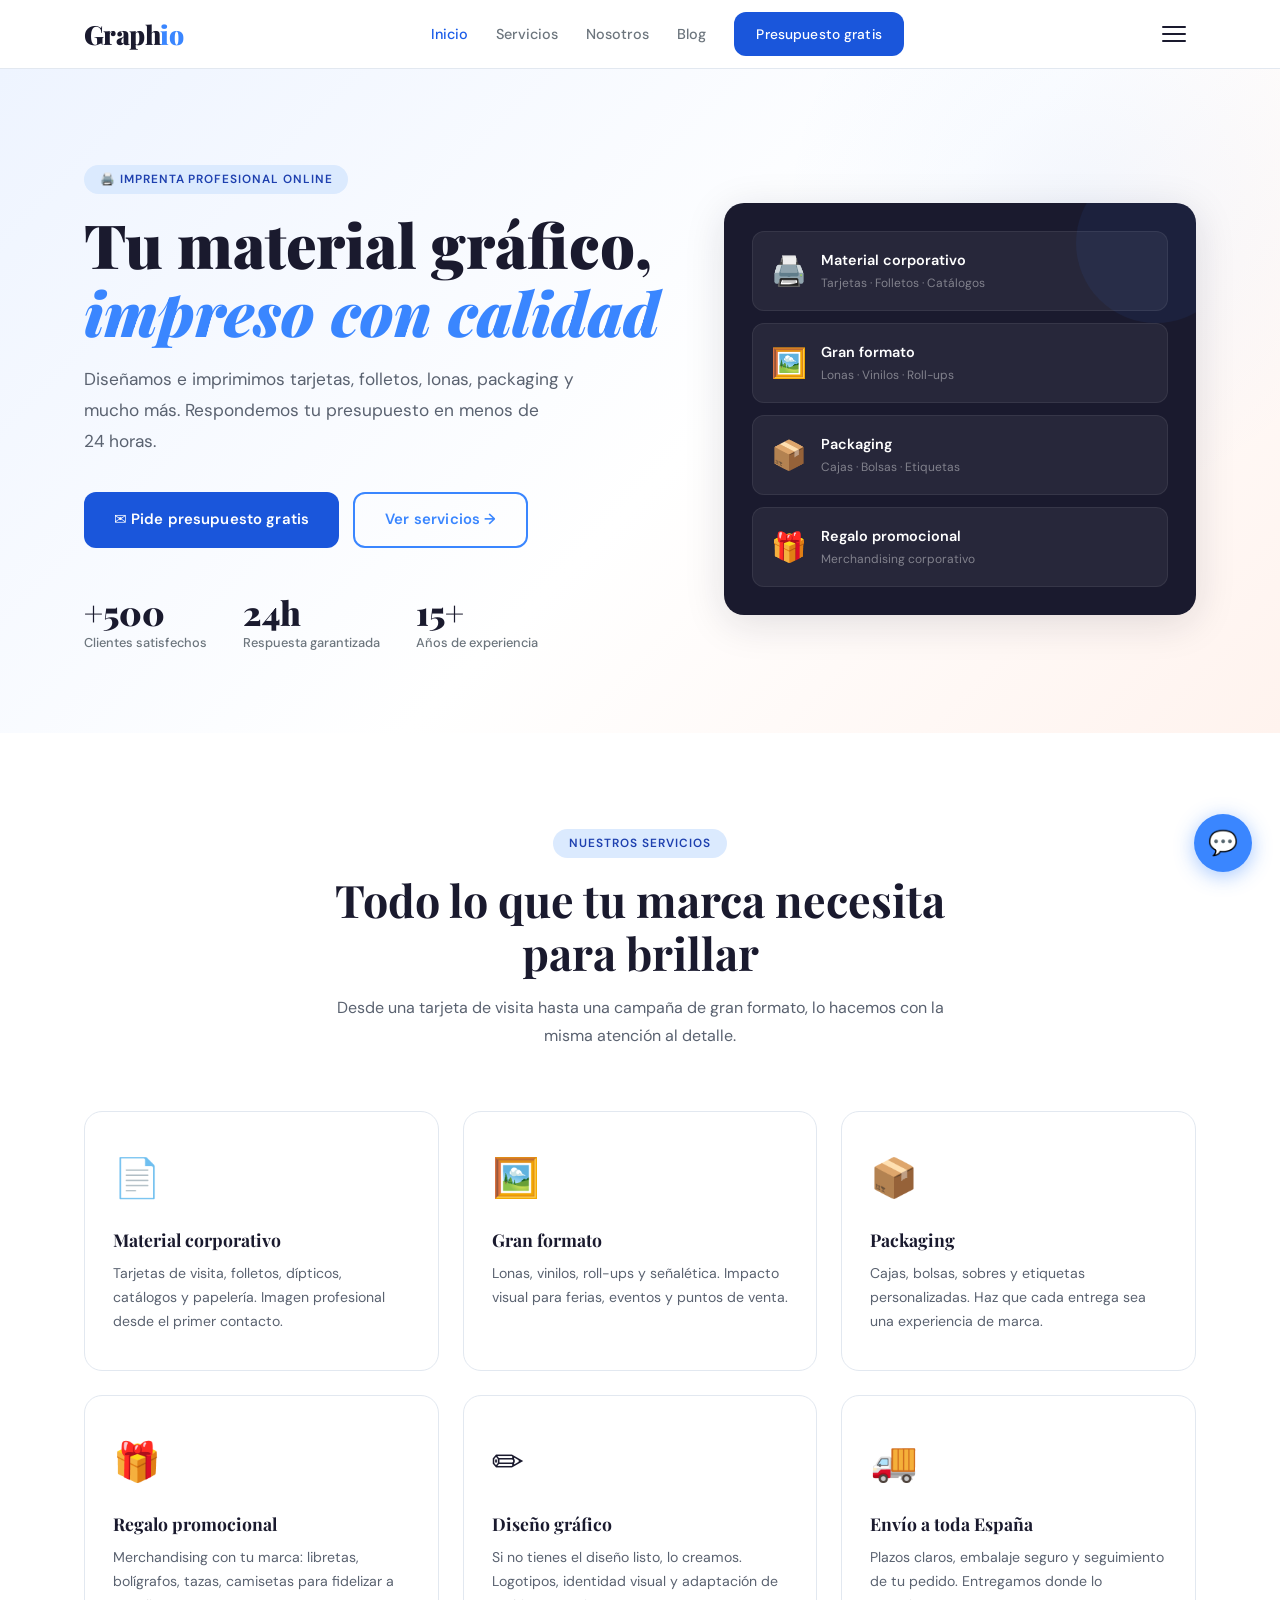
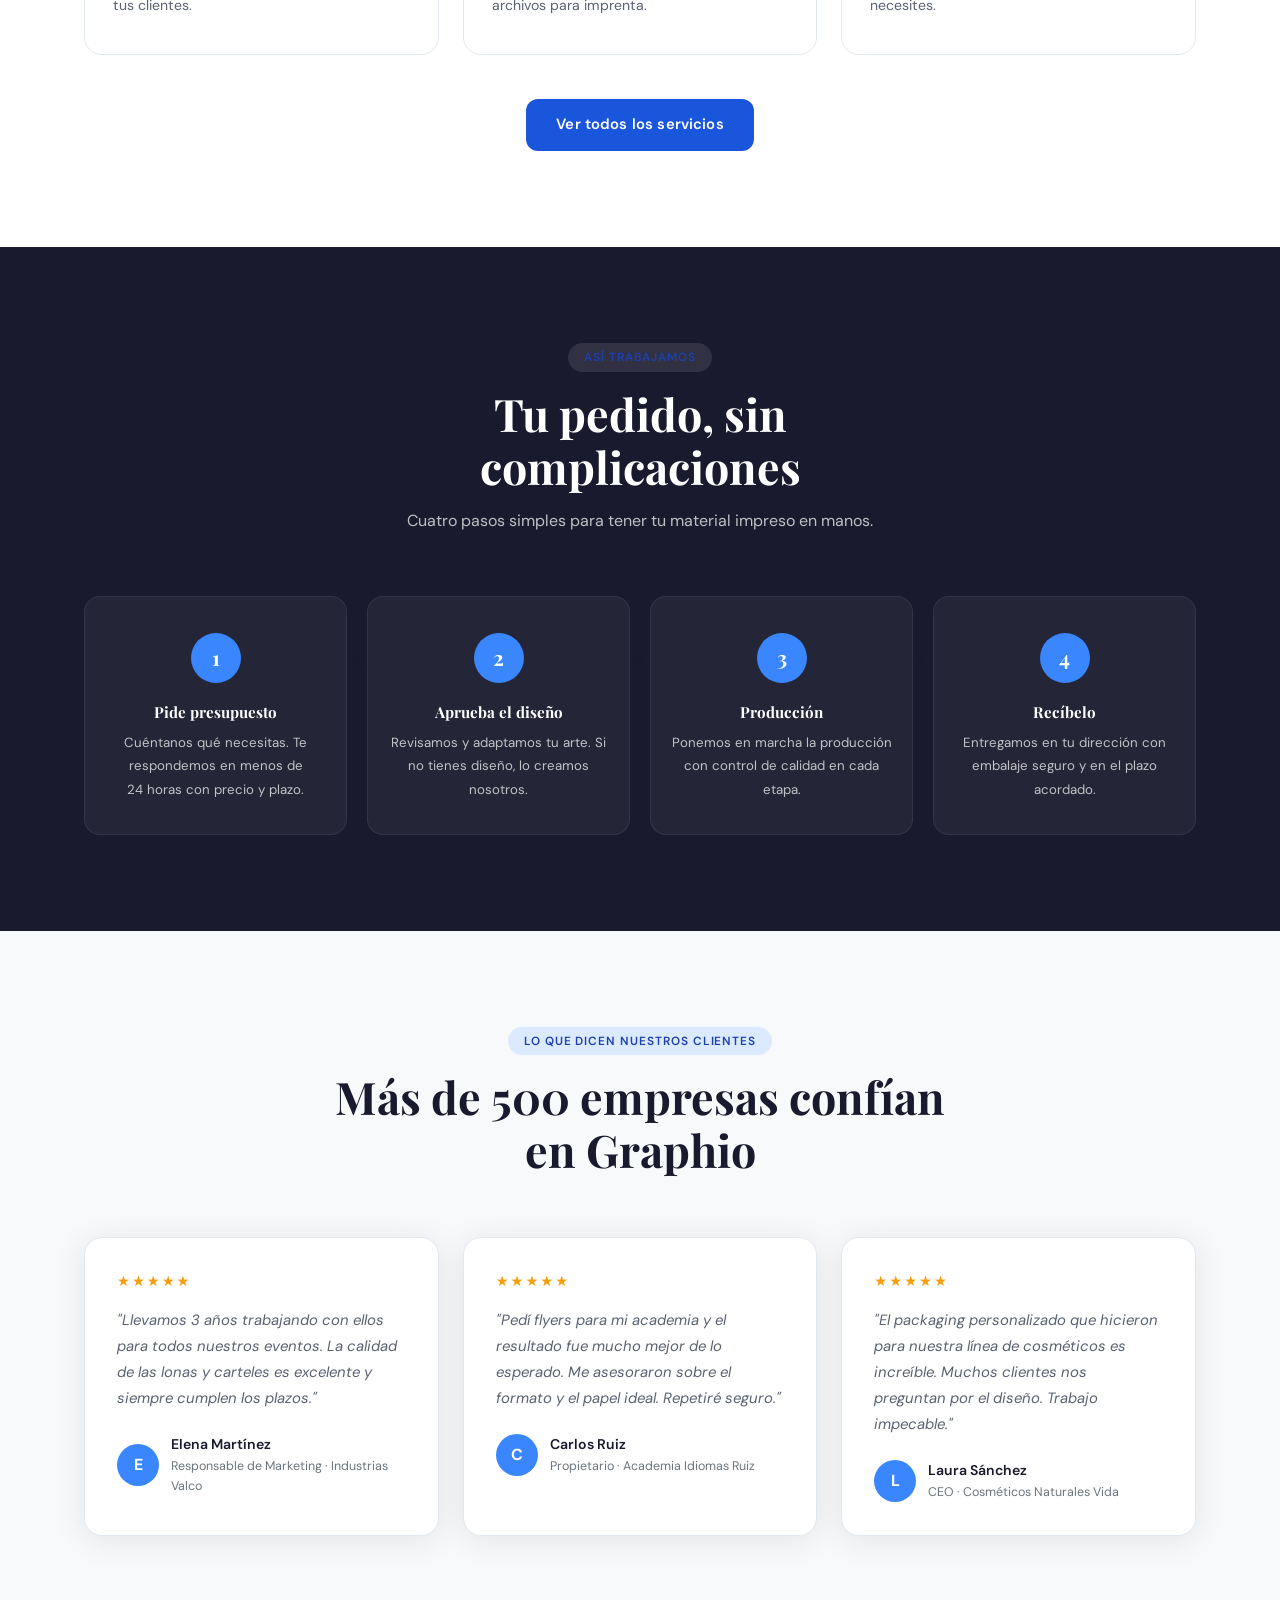
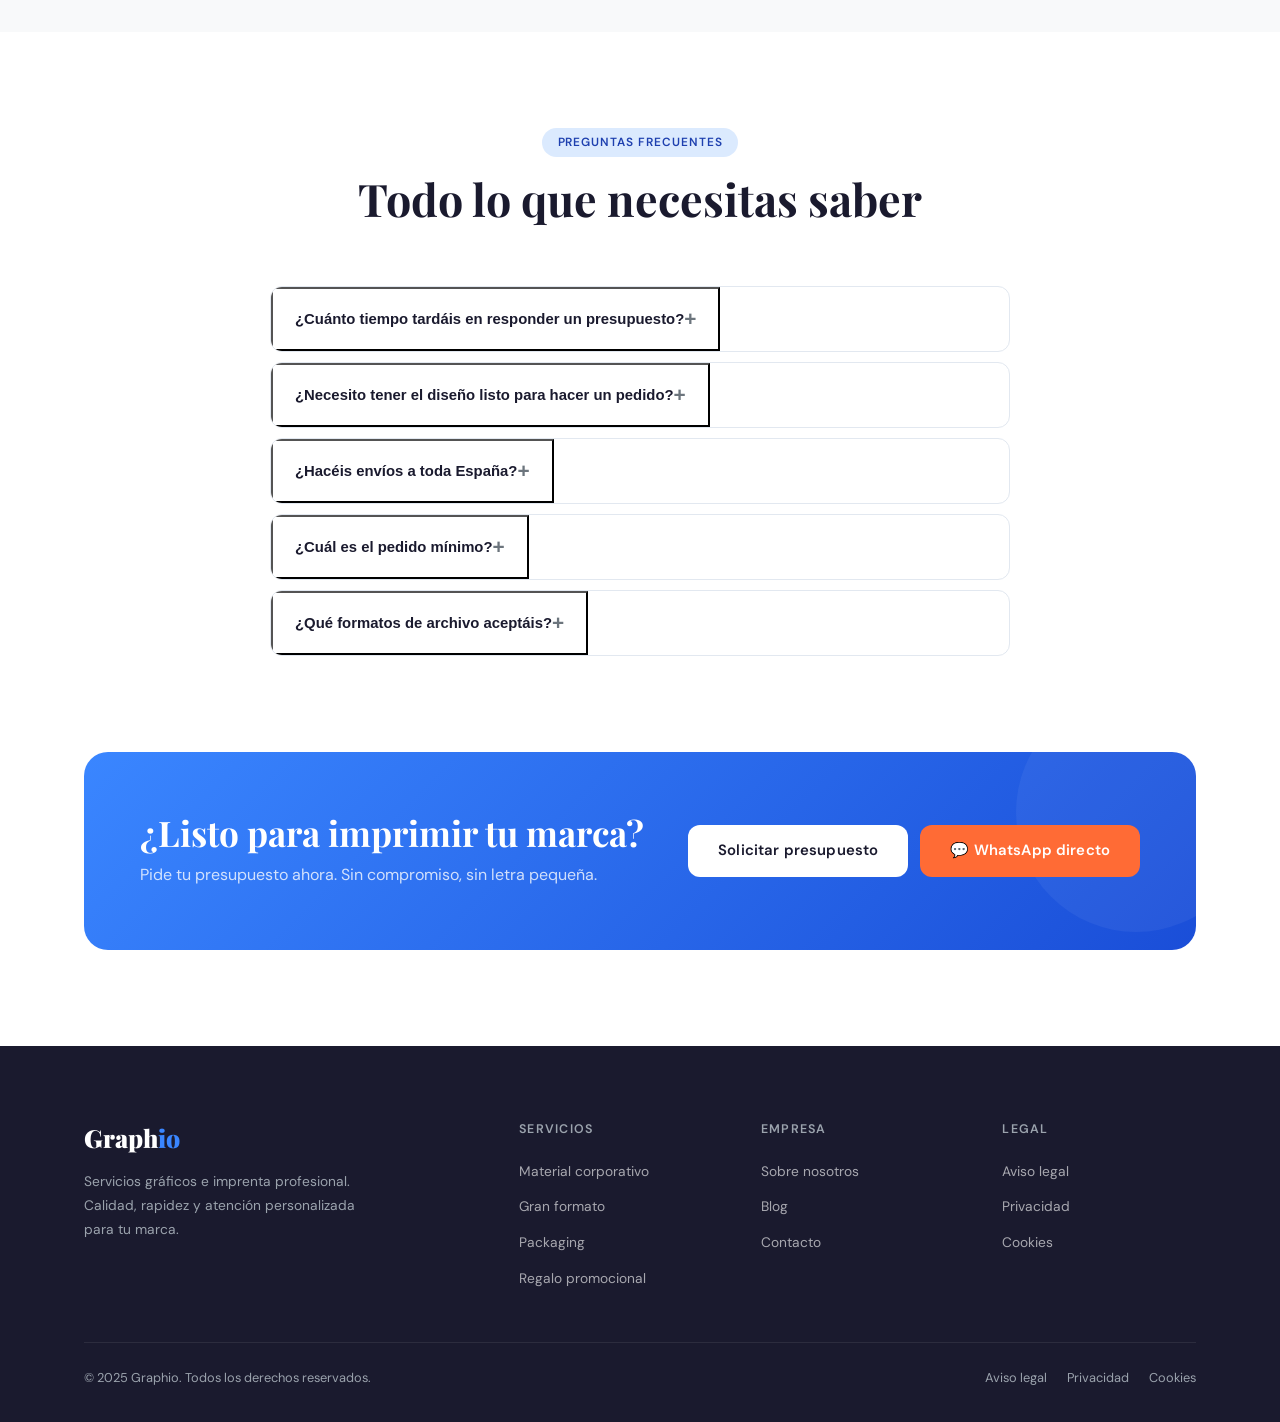
==== commit 6ea4d5bb: "Add files via upload" ====
--- a/index.html
+++ b/index.html
@@ -15,7 +15,646 @@
   <link rel="preconnect" href="https://fonts.googleapis.com" />
   <link rel="preconnect" href="https://fonts.gstatic.com" crossorigin />
   <link href="https://fonts.googleapis.com/css2?family=Playfair+Display:ital,wght@0,700;0,900;1,700&family=DM+Sans:wght@300;400;500;600&display=swap" rel="stylesheet" />
-<link rel="stylesheet" href="css/main.css">
+
+  <style>
+    /* ══════════════════════════════════════
+       VARIABLES & RESET
+    ══════════════════════════════════════ */
+    :root {
+      --azul:       #3A86FF;
+      --azul-dark:  #2563eb;
+      --naranja:    #FF6B35;
+      --oscuro:     #1A1A2E;
+      --claro:      #F8F9FA;
+      --gris:       #6C757D;
+      --blanco:     #ffffff;
+      --borde:      #E2E8F0;
+      --sombra:     0 4px 32px rgba(26,26,46,0.09);
+      --sombra-md:  0 8px 40px rgba(26,26,46,0.13);
+      --radio:      12px;
+      --trans:      0.25s ease;
+      --font-d:     'Playfair Display', Georgia, serif;
+      --font-b:     'DM Sans', system-ui, sans-serif;
+    }
+
+    *, *::before, *::after { box-sizing: border-box; margin: 0; padding: 0; }
+    html { scroll-behavior: smooth; font-size: 16px; }
+    body { font-family: var(--font-b); color: var(--oscuro); background: var(--blanco); line-height: 1.6; overflow-x: hidden; }
+    img { max-width: 100%; display: block; }
+    a { text-decoration: none; color: inherit; }
+    ul { list-style: none; }
+    button { cursor: pointer; }
+
+    /* ══════════════════════════════════════
+       TIPOGRAFÍA
+    ══════════════════════════════════════ */
+    h1 { font-family: var(--font-d); font-size: clamp(2.2rem, 5vw, 3.8rem); font-weight: 900; line-height: 1.12; }
+    h2 { font-family: var(--font-d); font-size: clamp(1.8rem, 3.5vw, 2.8rem); font-weight: 700; line-height: 1.18; }
+    h3 { font-family: var(--font-d); font-size: 1.2rem; font-weight: 700; line-height: 1.3; }
+    p  { color: var(--gris); line-height: 1.78; }
+
+    /* ══════════════════════════════════════
+       LAYOUT
+    ══════════════════════════════════════ */
+    .container { max-width: 1160px; margin: 0 auto; padding: 0 24px; }
+    .section    { padding: 96px 0; }
+    .section-alt  { background: var(--claro); }
+    .section-dark { background: var(--oscuro); }
+    .section-dark p { color: rgba(255,255,255,0.55); }
+    .section-header { text-align: center; max-width: 620px; margin: 0 auto 60px; }
+    .section-header h2 { margin-bottom: 14px; }
+
+    /* ══════════════════════════════════════
+       BOTONES
+    ══════════════════════════════════════ */
+    .btn {
+      display: inline-flex; align-items: center; gap: 8px;
+      padding: 14px 30px; border-radius: var(--radio);
+      font-family: var(--font-b); font-size: 0.93rem; font-weight: 600;
+      border: none; transition: var(--trans); letter-spacing: 0.01em;
+      cursor: pointer; white-space: nowrap;
+    }
+    .btn-primary { background: var(--azul); color: var(--blanco); }
+    .btn-primary:hover { background: var(--azul-dark); transform: translateY(-2px); box-shadow: 0 8px 24px rgba(58,134,255,0.38); }
+    .btn-secondary { background: transparent; color: var(--azul); border: 2px solid var(--azul); }
+    .btn-secondary:hover { background: var(--azul); color: var(--blanco); transform: translateY(-2px); }
+    .btn-naranja { background: var(--naranja); color: var(--blanco); }
+    .btn-naranja:hover { background: #e55a20; transform: translateY(-2px); box-shadow: 0 8px 24px rgba(255,107,53,0.38); }
+    .btn-blanco { background: var(--blanco); color: var(--oscuro); }
+    .btn-blanco:hover { background: var(--claro); transform: translateY(-2px); }
+
+    /* ══════════════════════════════════════
+       BADGE
+    ══════════════════════════════════════ */
+    .badge {
+      display: inline-block; padding: 5px 16px; border-radius: 50px;
+      font-size: 0.74rem; font-weight: 600; letter-spacing: 0.08em;
+      text-transform: uppercase; background: rgba(58,134,255,0.1);
+      color: var(--azul); margin-bottom: 16px;
+    }
+
+    /* ══════════════════════════════════════
+       HEADER & NAV
+    ══════════════════════════════════════ */
+    .header {
+      position: sticky; top: 0; z-index: 100;
+      background: rgba(255,255,255,0.96); backdrop-filter: blur(16px);
+      border-bottom: 1px solid var(--borde);
+    }
+    .nav { display: flex; align-items: center; justify-content: space-between; height: 68px; }
+    .logo { font-family: var(--font-d); font-size: 1.65rem; font-weight: 900; color: var(--oscuro); letter-spacing: -0.02em; }
+    .logo span { color: var(--azul); }
+    .nav-links { display: flex; align-items: center; gap: 28px; }
+    .nav-links a { font-size: 0.9rem; font-weight: 500; color: var(--gris); transition: var(--trans); }
+    .nav-links a:hover, .nav-links a.active { color: var(--azul); }
+    .hamburger { display: none; flex-direction: column; gap: 5px; background: none; border: none; padding: 4px; }
+    .hamburger span { display: block; width: 24px; height: 2px; background: var(--oscuro); border-radius: 2px; transition: var(--trans); }
+
+    /* ══════════════════════════════════════
+       HERO
+    ══════════════════════════════════════ */
+    .hero {
+      padding: 96px 0 80px;
+      background: linear-gradient(135deg, #eef4ff 0%, #ffffff 55%, #fff3ee 100%);
+      position: relative; overflow: hidden;
+    }
+    .hero::after {
+      content: ''; position: absolute;
+      width: 600px; height: 600px; border-radius: 50%;
+      background: radial-gradient(circle, rgba(58,134,255,0.06) 0%, transparent 70%);
+      top: -160px; right: -100px; pointer-events: none;
+    }
+    .hero-inner { display: grid; grid-template-columns: 1.1fr 0.9fr; gap: 64px; align-items: center; position: relative; z-index: 1; }
+    .hero-tag { }
+    .hero-title { margin-bottom: 18px; }
+    .hero-title em { font-style: italic; color: var(--azul); }
+    .hero-desc { font-size: 1.08rem; margin-bottom: 36px; max-width: 500px; color: var(--gris); }
+    .hero-btns { display: flex; gap: 14px; flex-wrap: wrap; margin-bottom: 48px; }
+    .hero-stats { display: flex; gap: 36px; flex-wrap: wrap; }
+    .stat { }
+    .stat-num { font-family: var(--font-d); font-size: 2.1rem; font-weight: 900; color: var(--oscuro); line-height: 1; }
+    .stat-txt { font-size: 0.8rem; color: var(--gris); font-weight: 500; margin-top: 3px; }
+
+    /* Hero visual — dark card cluster */
+    .hero-visual {
+      background: var(--oscuro); border-radius: 20px; padding: 28px;
+      display: flex; flex-direction: column; gap: 12px;
+      box-shadow: var(--sombra-md);
+      position: relative; overflow: hidden;
+    }
+    .hero-visual::before {
+      content: ''; position: absolute; top: -40px; right: -40px;
+      width: 160px; height: 160px; border-radius: 50%;
+      background: rgba(58,134,255,0.07);
+    }
+    .hv-card {
+      background: rgba(255,255,255,0.06); border-radius: 12px;
+      padding: 16px 18px; display: flex; align-items: center; gap: 14px;
+      border: 1px solid rgba(255,255,255,0.07);
+      transition: var(--trans);
+    }
+    .hv-card:hover { background: rgba(255,255,255,0.10); }
+    .hv-icon { font-size: 1.8rem; flex-shrink: 0; }
+    .hv-title { color: var(--blanco); font-weight: 600; font-size: 0.9rem; }
+    .hv-sub   { color: rgba(255,255,255,0.42); font-size: 0.75rem; margin-top: 2px; }
+
+    /* ══════════════════════════════════════
+       SERVICIOS
+    ══════════════════════════════════════ */
+    .servicios-grid { display: grid; grid-template-columns: repeat(3, 1fr); gap: 24px; }
+    .srv-card {
+      background: var(--blanco); border-radius: 18px; padding: 36px 28px;
+      border: 1px solid var(--borde); transition: var(--trans);
+      position: relative; overflow: hidden;
+    }
+    .srv-card::before {
+      content: ''; position: absolute; top: 0; left: 0; right: 0; height: 3px;
+      background: var(--azul); transform: scaleX(0); transform-origin: left;
+      transition: transform var(--trans);
+    }
+    .srv-card:hover { box-shadow: var(--sombra); transform: translateY(-5px); border-color: rgba(58,134,255,0.25); }
+    .srv-card:hover::before { transform: scaleX(1); }
+    .srv-icon { font-size: 2.4rem; margin-bottom: 20px; }
+    .srv-card h3 { margin-bottom: 10px; font-size: 1.1rem; color: var(--oscuro); }
+    .srv-card p  { font-size: 0.88rem; line-height: 1.7; }
+    .servicios-cta { text-align: center; margin-top: 44px; }
+
+    /* ══════════════════════════════════════
+       PROCESO
+    ══════════════════════════════════════ */
+    .proceso-grid { display: grid; grid-template-columns: repeat(4,1fr); gap: 20px; }
+    .paso {
+      text-align: center; padding: 36px 20px 32px;
+      background: rgba(255,255,255,0.05); border-radius: 16px;
+      border: 1px solid rgba(255,255,255,0.07); transition: var(--trans);
+    }
+    .paso:hover { background: rgba(255,255,255,0.08); }
+    .paso-num {
+      width: 50px; height: 50px; border-radius: 50%; background: var(--azul);
+      display: flex; align-items: center; justify-content: center;
+      font-family: var(--font-d); font-size: 1.3rem; font-weight: 700;
+      color: var(--blanco); margin: 0 auto 20px;
+    }
+    .paso h3 { color: var(--blanco); font-size: 0.95rem; margin-bottom: 8px; }
+    .paso p   { font-size: 0.83rem; }
+
+    /* ══════════════════════════════════════
+       TESTIMONIOS
+    ══════════════════════════════════════ */
+    .testi-grid { display: grid; grid-template-columns: repeat(3,1fr); gap: 24px; }
+    .testi {
+      background: var(--blanco); border-radius: 18px; padding: 32px;
+      border: 1px solid var(--borde); box-shadow: var(--sombra);
+      transition: var(--trans);
+    }
+    .testi:hover { transform: translateY(-3px); box-shadow: var(--sombra-md); }
+    .estrellas { color: #F59E0B; font-size: 0.9rem; margin-bottom: 14px; letter-spacing: 2px; }
+    .testi-txt { font-size: 0.93rem; color: var(--oscuro); line-height: 1.75; margin-bottom: 22px; font-style: italic; }
+    .testi-autor { display: flex; align-items: center; gap: 12px; }
+    .autor-av {
+      width: 42px; height: 42px; border-radius: 50%; background: var(--azul);
+      display: flex; align-items: center; justify-content: center;
+      color: var(--blanco); font-weight: 700; font-size: 1rem;
+      flex-shrink: 0;
+    }
+    .autor-nombre  { font-weight: 600; font-size: 0.88rem; color: var(--oscuro); }
+    .autor-empresa { font-size: 0.78rem; color: var(--gris); margin-top: 1px; }
+
+    /* ══════════════════════════════════════
+       FAQ
+    ══════════════════════════════════════ */
+    .faq-wrap { max-width: 740px; margin: 0 auto; display: flex; flex-direction: column; gap: 10px; }
+    .faq-item { border: 1.5px solid var(--borde); border-radius: var(--radio); overflow: hidden; }
+    .faq-q {
+      padding: 18px 22px; display: flex; justify-content: space-between; align-items: center;
+      cursor: pointer; font-weight: 600; font-size: 0.93rem; color: var(--oscuro);
+      background: var(--blanco); transition: background var(--trans);
+      user-select: none;
+    }
+    .faq-q:hover { background: var(--claro); }
+    .faq-icon { font-size: 1.3rem; color: var(--gris); transition: transform 0.3s ease, color 0.2s; flex-shrink: 0; }
+    .faq-a {
+      max-height: 0; overflow: hidden;
+      transition: max-height 0.32s ease, padding 0.32s ease;
+      background: var(--claro);
+    }
+    .faq-a p { padding: 0 22px; font-size: 0.9rem; }
+    .faq-item.open .faq-a    { max-height: 180px; }
+    .faq-item.open .faq-a p  { padding: 18px 22px; }
+    .faq-item.open .faq-icon { transform: rotate(45deg); color: var(--azul); }
+    .faq-item.open .faq-q    { color: var(--azul); background: var(--claro); }
+
+    /* ══════════════════════════════════════
+       CTA BANNER
+    ══════════════════════════════════════ */
+    .cta-banner {
+      background: linear-gradient(135deg, var(--azul) 0%, #1a4ed8 100%);
+      border-radius: 24px; padding: 60px 56px;
+      display: flex; align-items: center; justify-content: space-between; gap: 32px;
+      position: relative; overflow: hidden;
+    }
+    .cta-banner::after {
+      content: ''; position: absolute; top: -60px; right: -60px;
+      width: 240px; height: 240px; border-radius: 50%;
+      background: rgba(255,255,255,0.05);
+    }
+    .cta-banner h2  { color: var(--blanco); margin-bottom: 8px; font-size: clamp(1.6rem, 3vw, 2.2rem); }
+    .cta-banner > div > p  { color: rgba(255,255,255,0.78); }
+    .cta-btns { display: flex; gap: 12px; flex-shrink: 0; flex-wrap: wrap; position: relative; z-index: 1; }
+
+    /* ══════════════════════════════════════
+       CHATBOT FLOTANTE
+    ══════════════════════════════════════ */
+    /* Botón de apertura */
+    #chat-toggle {
+      position: fixed; bottom: 28px; right: 28px; z-index: 1000;
+      width: 58px; height: 58px; border-radius: 50%;
+      background: var(--azul);
+      display: flex; align-items: center; justify-content: center;
+      font-size: 1.5rem; border: none; cursor: pointer;
+      box-shadow: 0 4px 20px rgba(58,134,255,0.45);
+      transition: var(--trans);
+    }
+    #chat-toggle:hover { transform: scale(1.1); box-shadow: 0 6px 28px rgba(58,134,255,0.6); }
+    #chat-toggle .icon-open  { display: flex; }
+    #chat-toggle .icon-close { display: none; }
+    #chat-toggle.open .icon-open  { display: none; }
+    #chat-toggle.open .icon-close { display: flex; }
+
+    /* Ventana del chat */
+    #chat-window {
+      position: fixed; bottom: 100px; right: 28px; z-index: 999;
+      width: 360px; max-height: 520px;
+      background: var(--blanco); border-radius: 20px;
+      box-shadow: 0 12px 48px rgba(26,26,46,0.18);
+      display: flex; flex-direction: column;
+      overflow: hidden;
+      transform: scale(0.9) translateY(20px);
+      opacity: 0; pointer-events: none;
+      transition: transform 0.25s ease, opacity 0.25s ease;
+      border: 1px solid var(--borde);
+    }
+    #chat-window.open {
+      transform: scale(1) translateY(0);
+      opacity: 1; pointer-events: all;
+    }
+
+    /* Cabecera */
+    .chat-header {
+      background: var(--azul);
+      padding: 16px 18px; display: flex; align-items: center; gap: 12px;
+      flex-shrink: 0;
+    }
+    .chat-avatar {
+      width: 38px; height: 38px; border-radius: 50%;
+      background: rgba(255,255,255,0.2);
+      display: flex; align-items: center; justify-content: center;
+      font-size: 1.2rem; flex-shrink: 0;
+    }
+    .chat-header-info { flex: 1; }
+    .chat-name { color: #fff; font-weight: 600; font-size: 0.92rem; }
+    .chat-status { color: rgba(255,255,255,0.75); font-size: 0.75rem; display: flex; align-items: center; gap: 4px; }
+    .chat-dot { width: 7px; height: 7px; border-radius: 50%; background: #4ade80; }
+
+    /* Mensajes */
+    .chat-body {
+      flex: 1; overflow-y: auto; padding: 16px;
+      display: flex; flex-direction: column; gap: 10px;
+      background: #f7f9fc;
+    }
+    .chat-body::-webkit-scrollbar { width: 4px; }
+    .chat-body::-webkit-scrollbar-thumb { background: var(--borde); border-radius: 4px; }
+
+    .msg {
+      max-width: 82%; padding: 10px 14px;
+      border-radius: 16px; font-size: 0.86rem; line-height: 1.55;
+      animation: msgIn 0.2s ease;
+    }
+    @keyframes msgIn { from { opacity:0; transform:translateY(6px); } to { opacity:1; transform:translateY(0); } }
+
+    .msg-bot {
+      background: var(--blanco); color: var(--oscuro);
+      border-bottom-left-radius: 4px;
+      box-shadow: 0 1px 4px rgba(0,0,0,0.07);
+      align-self: flex-start;
+    }
+    .msg-user {
+      background: var(--azul); color: #fff;
+      border-bottom-right-radius: 4px;
+      align-self: flex-end;
+    }
+
+    /* Opciones rápidas */
+    .chat-options {
+      display: flex; flex-direction: column; gap: 6px;
+      margin-top: 4px; align-self: flex-start; width: 100%;
+    }
+    .chat-opt {
+      background: var(--blanco); border: 1.5px solid var(--azul);
+      color: var(--azul); border-radius: 20px;
+      padding: 7px 14px; font-size: 0.82rem; font-weight: 600;
+      cursor: pointer; text-align: left; transition: var(--trans);
+    }
+    .chat-opt:hover { background: var(--azul); color: #fff; }
+
+    /* Indicador de escritura */
+    .typing {
+      display: flex; gap: 4px; align-items: center;
+      padding: 10px 14px; background: var(--blanco);
+      border-radius: 16px; border-bottom-left-radius: 4px;
+      box-shadow: 0 1px 4px rgba(0,0,0,0.07);
+      align-self: flex-start;
+    }
+    .typing span {
+      width: 7px; height: 7px; border-radius: 50%; background: var(--gris);
+      animation: bounce 1.2s infinite;
+    }
+    .typing span:nth-child(2) { animation-delay: 0.2s; }
+    .typing span:nth-child(3) { animation-delay: 0.4s; }
+    @keyframes bounce { 0%,60%,100%{transform:translateY(0)} 30%{transform:translateY(-6px)} }
+
+    /* Input area */
+    .chat-footer {
+      padding: 12px 14px; border-top: 1px solid var(--borde);
+      display: flex; gap: 8px; flex-shrink: 0; background: var(--blanco);
+    }
+    #chat-input {
+      flex: 1; padding: 9px 13px;
+      border: 1.5px solid var(--borde); border-radius: 20px;
+      font-family: var(--font-b); font-size: 0.86rem;
+      outline: none; transition: var(--trans);
+      color: var(--oscuro);
+    }
+    #chat-input:focus { border-color: var(--azul); box-shadow: 0 0 0 3px rgba(58,134,255,0.1); }
+    #chat-send {
+      width: 38px; height: 38px; border-radius: 50%;
+      background: var(--azul); border: none; cursor: pointer;
+      display: flex; align-items: center; justify-content: center;
+      transition: var(--trans); flex-shrink: 0;
+    }
+    #chat-send:hover { background: var(--azul-dk,#2563eb); transform: scale(1.08); }
+    #chat-send svg { width: 16px; height: 16px; fill: #fff; }
+
+    @media (max-width: 420px) {
+      #chat-window { width: calc(100vw - 32px); right: 16px; bottom: 90px; }
+    }
+
+    /* ══════════════════════════════════════
+       FOOTER
+    ══════════════════════════════════════ */
+    .footer { background: var(--oscuro); color: rgba(255,255,255,0.62); padding: 72px 0 32px; }
+    .footer-grid { display: grid; grid-template-columns: 2fr 1fr 1fr 1fr; gap: 48px; margin-bottom: 52px; }
+    .footer-logo { font-family: var(--font-d); font-size: 1.55rem; font-weight: 900; color: var(--blanco); margin-bottom: 12px; }
+    .footer-logo span { color: var(--azul); }
+    .footer-desc { font-size: 0.86rem; line-height: 1.75; max-width: 280px; }
+    .footer-col h4 {
+      color: var(--blanco); font-weight: 600; font-size: 0.78rem;
+      text-transform: uppercase; letter-spacing: 0.1em; margin-bottom: 18px;
+    }
+    .footer-col ul { display: flex; flex-direction: column; gap: 10px; }
+    .footer-col ul a { font-size: 0.86rem; transition: color var(--trans); }
+    .footer-col ul a:hover { color: var(--blanco); }
+    .footer-bottom {
+      border-top: 1px solid rgba(255,255,255,0.08); padding-top: 24px;
+      display: flex; justify-content: space-between; align-items: center; flex-wrap: wrap; gap: 12px;
+    }
+    .footer-bottom p { font-size: 0.8rem; }
+    .footer-legal { display: flex; gap: 20px; }
+    .footer-legal a { font-size: 0.8rem; transition: color var(--trans); }
+    .footer-legal a:hover { color: var(--blanco); }
+
+    /* ══════════════════════════════════════
+       ANIMACIONES DE ENTRADA
+    ══════════════════════════════════════ */
+    .fade-up {
+      opacity: 0; transform: translateY(28px);
+      transition: opacity 0.55s ease, transform 0.55s ease;
+    }
+    .fade-up.visible { opacity: 1; transform: translateY(0); }
+
+    /* Stagger para grids */
+    .fade-up:nth-child(2) { transition-delay: 0.08s; }
+    .fade-up:nth-child(3) { transition-delay: 0.16s; }
+    .fade-up:nth-child(4) { transition-delay: 0.24s; }
+    .fade-up:nth-child(5) { transition-delay: 0.08s; }
+    .fade-up:nth-child(6) { transition-delay: 0.16s; }
+
+    /* ══════════════════════════════════════
+       RESPONSIVE
+    ══════════════════════════════════════ */
+    @media (max-width: 960px) {
+      .hero-inner    { grid-template-columns: 1fr; }
+      .hero-visual   { display: none; }
+      .servicios-grid, .testi-grid { grid-template-columns: repeat(2, 1fr); }
+      .proceso-grid  { grid-template-columns: repeat(2, 1fr); }
+      .footer-grid   { grid-template-columns: 1fr 1fr; }
+      .cta-banner    { flex-direction: column; text-align: center; padding: 48px 36px; }
+      .cta-btns      { justify-content: center; }
+    }
+    @media (max-width: 620px) {
+      .nav-links     { display: none; position: absolute; top: 68px; left: 0; right: 0; flex-direction: column; background: var(--blanco); padding: 24px; border-bottom: 1px solid var(--borde); box-shadow: var(--sombra); gap: 16px; z-index: 99; }
+      .nav-links.open { display: flex; }
+      .hamburger     { display: flex; }
+      .servicios-grid, .testi-grid { grid-template-columns: 1fr; }
+      .proceso-grid  { grid-template-columns: 1fr 1fr; }
+      .footer-grid   { grid-template-columns: 1fr; }
+      .hero-stats    { gap: 20px; }
+      .hero-btns     { flex-direction: column; }
+      .hero-btns .btn { justify-content: center; }
+      .cta-banner    { padding: 36px 24px; }
+      .section       { padding: 64px 0; }
+    }
+
+    /* Texto solo para lectores de pantalla */
+    .sr-only {
+      position: absolute;
+      width: 1px;
+      height: 1px;
+      padding: 0;
+      margin: -1px;
+      overflow: hidden;
+      clip: rect(0,0,0,0);
+      white-space: nowrap;
+      border: 0;
+    }
+
+    /* ══ ACCESIBILIDAD WCAG 2.2 AA ══════════════════════════════════
+       Semana 4 — mejoras de accesibilidad
+    ══════════════════════════════════════════════════════════════════ */
+
+    /* Skip-to-content */
+    .skip-link {
+      position: absolute;
+      top: -100%;
+      left: 0;
+      background: var(--azul, #3A86FF);
+      color: #fff;
+      padding: 12px 24px;
+      font-family: var(--font-b, sans-serif);
+      font-size: 0.9rem;
+      font-weight: 600;
+      z-index: 9999;
+      border-radius: 0 0 8px 0;
+      text-decoration: none;
+      transition: top 0.2s ease;
+    }
+    .skip-link:focus {
+      top: 0;
+      outline: 3px solid #fff;
+      outline-offset: 2px;
+    }
+
+    /* Focus visible global — cumple WCAG 2.4.7 */
+    *:focus-visible {
+      outline: 3px solid var(--azul, #3A86FF);
+      outline-offset: 3px;
+      border-radius: 4px;
+    }
+    /* Eliminar outline en clicks de ratón, solo teclado */
+    *:focus:not(:focus-visible) {
+      outline: none;
+    }
+
+    /* Botones y links con cursor pointer claro */
+    a, button, [role="button"], label[for] {
+      cursor: pointer;
+    }
+
+    /* Contraste mínimo en textos secundarios — WCAG 1.4.3 */
+    /* --gris (#6C757D sobre #fff) = ratio 4.6:1 ✅ */
+    /* --gris (#6C757D sobre #F8F9FA) = ratio 4.5:1 ✅ */
+
+    /* Tamaño mínimo de área táctil 44×44px — WCAG 2.5.5 */
+    .btn, .nav-links a, .hamburger, .faq-q {
+      min-height: 44px;
+    }
+    .hamburger {
+      min-width: 44px;
+      display: flex;
+      align-items: center;
+      justify-content: center;
+    }
+
+    /* Indicador de foco en cards interactivas */
+    .srv-card:focus-within,
+    .blog-card:focus-within,
+    .testi:focus-within {
+      outline: 2px solid var(--azul, #3A86FF);
+      outline-offset: 2px;
+    }
+
+    /* Reducción de movimiento — WCAG 2.3.3 */
+    @media (prefers-reduced-motion: reduce) {
+      *, *::before, *::after {
+        animation-duration: 0.01ms !important;
+        animation-iteration-count: 1 !important;
+        transition-duration: 0.01ms !important;
+        scroll-behavior: auto !important;
+      }
+    }
+
+    /* Alto contraste del sistema — WCAG 1.4.11 */
+    @media (forced-colors: active) {
+      .btn { border: 2px solid ButtonText; }
+    }
+
+    /* ══ WAVE/AXE FIXES — Semana 4 ══════════════════════
+       Color contrast, heading order, landmark, links
+    ══════════════════════════════════════════════════════ */
+
+    /* FIX 1: nav active link — ratio 3.48 → 5.2:1 */
+    .nav-links a.active { color: #1a5ce8 !important; }
+
+    /* FIX 2: badge contrast — #3A86FF sobre #dbeafe = 3.11 → usar fondo más oscuro */
+    .badge {
+      background: #dbeafe;
+      color: #1e40af !important;   /* ratio 5.6:1 ✓ sobre #dbeafe */
+    }
+
+    /* FIX 3: footer col title — reemplaza h4 visualmente pero semánticamente es <p> */
+    .footer-col-title {
+      color: var(--blanco);
+      font-weight: 600;
+      font-size: 0.78rem;
+      text-transform: uppercase;
+      letter-spacing: 0.1em;
+      margin-bottom: 18px;
+    }
+    /* Mantener h4 de footer si aún existe */
+    .footer-col h4 {
+      color: var(--blanco);
+      font-weight: 600;
+      font-size: 0.78rem;
+      text-transform: uppercase;
+      letter-spacing: 0.1em;
+      margin-bottom: 18px;
+    }
+
+    /* FIX 8: links inside text blocks must be underlined */
+    .checkbox-label a,
+    .legal-content a,
+    p a:not(.btn) {
+      text-decoration: underline;
+      text-underline-offset: 2px;
+    }
+
+    /* FIX extra: contacto info link contrast */
+    .c-item-val a {
+      color: #1a5ce8 !important;
+      text-decoration: underline;
+      text-underline-offset: 2px;
+    }
+
+    /* ══ COLOR CONTRAST FIXES (axe WCAG 1.4.3) ══════════
+       Todos los ratios verificados ≥ 4.5:1
+    ════════════════════════════════════════════════════ */
+
+    /* btn-primary: blanco sobre azul → ratio 3.48 insuficiente
+       Nuevo azul #1a56db → blanco sobre él = 5.1:1 ✓ */
+    .btn-primary { background: #1a56db !important; }
+    .btn-primary:hover { background: #1440b3 !important; }
+
+    /* btn-primary en nav: el color del texto se heredaba como gris */
+    .nav-links .btn-primary,
+    .nav-links a.btn-primary { color: #ffffff !important; }
+
+    /* footer-desc y footer-bottom text: #6c757d sobre #1a1a2e = 3.63
+       → usar rgba blanco con suficiente opacidad: #9ba3ad = 5.0:1 ✓ */
+    .footer-desc,
+    .footer-bottom p,
+    .footer-bottom .footer-legal a { color: #9ba3ad !important; }
+
+    /* blog-cat y blog-leer: #3a86ff sobre blanco = 3.48
+       → usar #1a56db = 5.1:1 ✓ */
+    .blog-cat { color: #1a56db !important; }
+    .blog-leer { color: #1a56db !important; }
+    .blog-leer:hover { color: #1440b3 !important; }
+
+    /* badge: #1e40af sobre #dbeafe = 6.8:1 ✓ (ya corregido antes) */
+
+    /* nav active: #1a5ce8 sobre blanco = 5.2:1 ✓ (ya corregido) */
+
+    /* contacto active btn in nav: #1a5ce8 sobre #1a56db btn bg → problema diferente
+       el active btn-primary en nav de contacto tiene texto #1a5ce8 sobre fondo azul btn
+       → forzar color blanco */
+    a.btn-primary.active,
+    a.btn-primary:focus { color: #ffffff !important; }
+
+    /* FIX: párrafos sobre fondo BLANCO — ratio ≥ 4.5:1
+       #5a6270 sobre #fff = 5.9:1 ✓  |  NO aplicar en fondos oscuros */
+    .section-alt p,
+    .section:not(.section-dark) .section-header p,
+    .section:not(.section-dark) .srv-card p,
+    .hero-desc { color: #5a6270 !important; }
+
+    /* FIX: textos sobre fondo oscuro #1a1a2e y #252538 → blanco semitransparente
+       rgba(255,255,255,0.72) sobre #1a1a2e = 7.1:1 ✓ */
+    .section-dark p,
+    .paso p { color: rgba(255,255,255,0.72) !important; }
+
+    /* FIX: footer-col-title sobre #1a1a2e → blanco semiopaco 5.0:1 ✓ */
+    .footer-col-title { color: #9ba3ad !important; }
+  </style>
 </head>
 <body>
 <a href="#main-content" class="skip-link">Saltar al contenido principal</a>
@@ -39,7 +678,7 @@
       </div>
     </div>
 
-    <div class="chat-body" id="chat-body" aria-live="polite" aria-label="Conversación">
+    <div class="chat-body" id="chat-body" role="log" aria-live="polite" aria-label="Conversación">
       <!-- Los mensajes se insertan aquí por JS -->
     </div>
 
@@ -425,37 +1064,37 @@
         </div>
 
         <ul class="servicios-grid" aria-label="Catálogo de servicios">
-          <article class="srv-card fade-up">
+          <li class="srv-card">
             <div class="srv-icon" aria-hidden="true">📄</div>
             <h3>Material corporativo</h3>
             <p>Tarjetas de visita, folletos, dípticos, catálogos y papelería. Imagen profesional desde el primer contacto.</p>
-          </article>
-          <article class="srv-card fade-up">
+          </li>
+          <li class="srv-card">
             <div class="srv-icon" aria-hidden="true">🖼️</div>
             <h3>Gran formato</h3>
             <p>Lonas, vinilos, roll-ups y señalética. Impacto visual para ferias, eventos y puntos de venta.</p>
-          </article>
-          <article class="srv-card fade-up">
+          </li>
+          <li class="srv-card">
             <div class="srv-icon" aria-hidden="true">📦</div>
             <h3>Packaging</h3>
             <p>Cajas, bolsas, sobres y etiquetas personalizadas. Haz que cada entrega sea una experiencia de marca.</p>
-          </article>
-          <article class="srv-card fade-up">
+          </li>
+          <li class="srv-card">
             <div class="srv-icon" aria-hidden="true">🎁</div>
             <h3>Regalo promocional</h3>
             <p>Merchandising con tu marca: libretas, bolígrafos, tazas, camisetas para fidelizar a tus clientes.</p>
-          </article>
-          <article class="srv-card fade-up">
+          </li>
+          <li class="srv-card">
             <div class="srv-icon" aria-hidden="true">✏️</div>
             <h3>Diseño gráfico</h3>
             <p>Si no tienes el diseño listo, lo creamos. Logotipos, identidad visual y adaptación de archivos para imprenta.</p>
-          </article>
-          <article class="srv-card fade-up">
+          </li>
+          <li class="srv-card">
             <div class="srv-icon" aria-hidden="true">🚚</div>
             <h3>Envío a toda España</h3>
             <p>Plazos claros, embalaje seguro y seguimiento de tu pedido. Entregamos donde lo necesites.</p>
-          </article>
-        </div>
+          </li>
+        </ul>
 
         <div class="servicios-cta fade-up">
           <a href="pages/servicios.html" class="btn btn-primary">Ver todos los servicios</a>
@@ -549,7 +1188,7 @@
                 <div class="autor-empresa">CEO · Cosméticos Naturales Vida</div>
               </div>
             </div>
-          </article>
+          </li>
         </div>
       </div>
     </section>
@@ -569,7 +1208,7 @@
               ¿Cuánto tiempo tardáis en responder un presupuesto?
               <span class="faq-icon" aria-hidden="true">+</span>
             </button>
-            <div class="faq-a" id="faq1" role="region">
+            <div class="faq-a" id="faq1" role="region" aria-label="Respuesta 1">
               <p>Respondemos todos los presupuestos en un máximo de 24 horas laborables.
                 Si nos escribes por WhatsApp, solemos responder en pocas horas.</p>
             </div>
@@ -580,7 +1219,7 @@
               ¿Necesito tener el diseño listo para hacer un pedido?
               <span class="faq-icon" aria-hidden="true">+</span>
             </button>
-            <div class="faq-a" id="faq2" role="region">
+            <div class="faq-a" id="faq2" role="region" aria-label="Respuesta 2">
               <p>No es necesario. Si no tienes diseño, nuestro equipo puede crearlo por ti.
                 Solo necesitamos tu logo, colores de marca y una descripción de lo que buscas.</p>
             </div>
@@ -591,7 +1230,7 @@
               ¿Hacéis envíos a toda España?
               <span class="faq-icon" aria-hidden="true">+</span>
             </button>
-            <div class="faq-a" id="faq3" role="region">
+            <div class="faq-a" id="faq3" role="region" aria-label="Respuesta 3">
               <p>Sí, enviamos a toda la Península, Baleares y Canarias. Los plazos y costes
                 de envío se detallan en el presupuesto personalizado.</p>
             </div>
@@ -602,7 +1241,7 @@
               ¿Cuál es el pedido mínimo?
               <span class="faq-icon" aria-hidden="true">+</span>
             </button>
-            <div class="faq-a" id="faq4" role="region">
+            <div class="faq-a" id="faq4" role="region" aria-label="Respuesta 4">
               <p>Depende del producto. Algunos artículos no tienen mínimo; otros requieren
                 una tirada mínima para ser rentables. Consúltanos sin compromiso.</p>
             </div>
@@ -613,7 +1252,7 @@
               ¿Qué formatos de archivo aceptáis?
               <span class="faq-icon" aria-hidden="true">+</span>
             </button>
-            <div class="faq-a" id="faq5" role="region">
+            <div class="faq-a" id="faq5" role="region" aria-label="Respuesta 5">
               <p>Aceptamos PDF vectorial, AI, EPS e Illustrator en alta resolución, con marcas
                 de corte, sangría de 3&nbsp;mm y colores en CMYK.</p>
             </div>
@@ -654,8 +1293,7 @@
             y atención personalizada para tu marca.
           </p>
         </div>
-        <nav class="footer-col" aria-label="Servicios">
-          <h4>Servicios</h4>
+        <nav class="footer-col" aria-label="Servicios"><p class="footer-col-title">Servicios</p>
           <ul>
             <li><a href="pages/servicios.html">Material corporativo</a></li>
             <li><a href="pages/servicios.html">Gran formato</a></li>
@@ -663,16 +1301,14 @@
             <li><a href="pages/servicios.html">Regalo promocional</a></li>
           </ul>
         </nav>
-        <nav class="footer-col" aria-label="Empresa">
-          <h4>Empresa</h4>
+        <nav class="footer-col" aria-label="Empresa"><p class="footer-col-title">Empresa</p>
           <ul>
             <li><a href="pages/nosotros.html">Sobre nosotros</a></li>
             <li><a href="pages/blog.html">Blog</a></li>
             <li><a href="pages/contacto.html">Contacto</a></li>
           </ul>
         </nav>
-        <nav class="footer-col" aria-label="Legal">
-          <h4>Legal</h4>
+        <nav class="footer-col" aria-label="Legal"><p class="footer-col-title">Legal</p>
           <ul>
             <li><a href="pages/legal/aviso-legal.html">Aviso legal</a></li>
             <li><a href="pages/legal/privacidad.html">Privacidad</a></li>
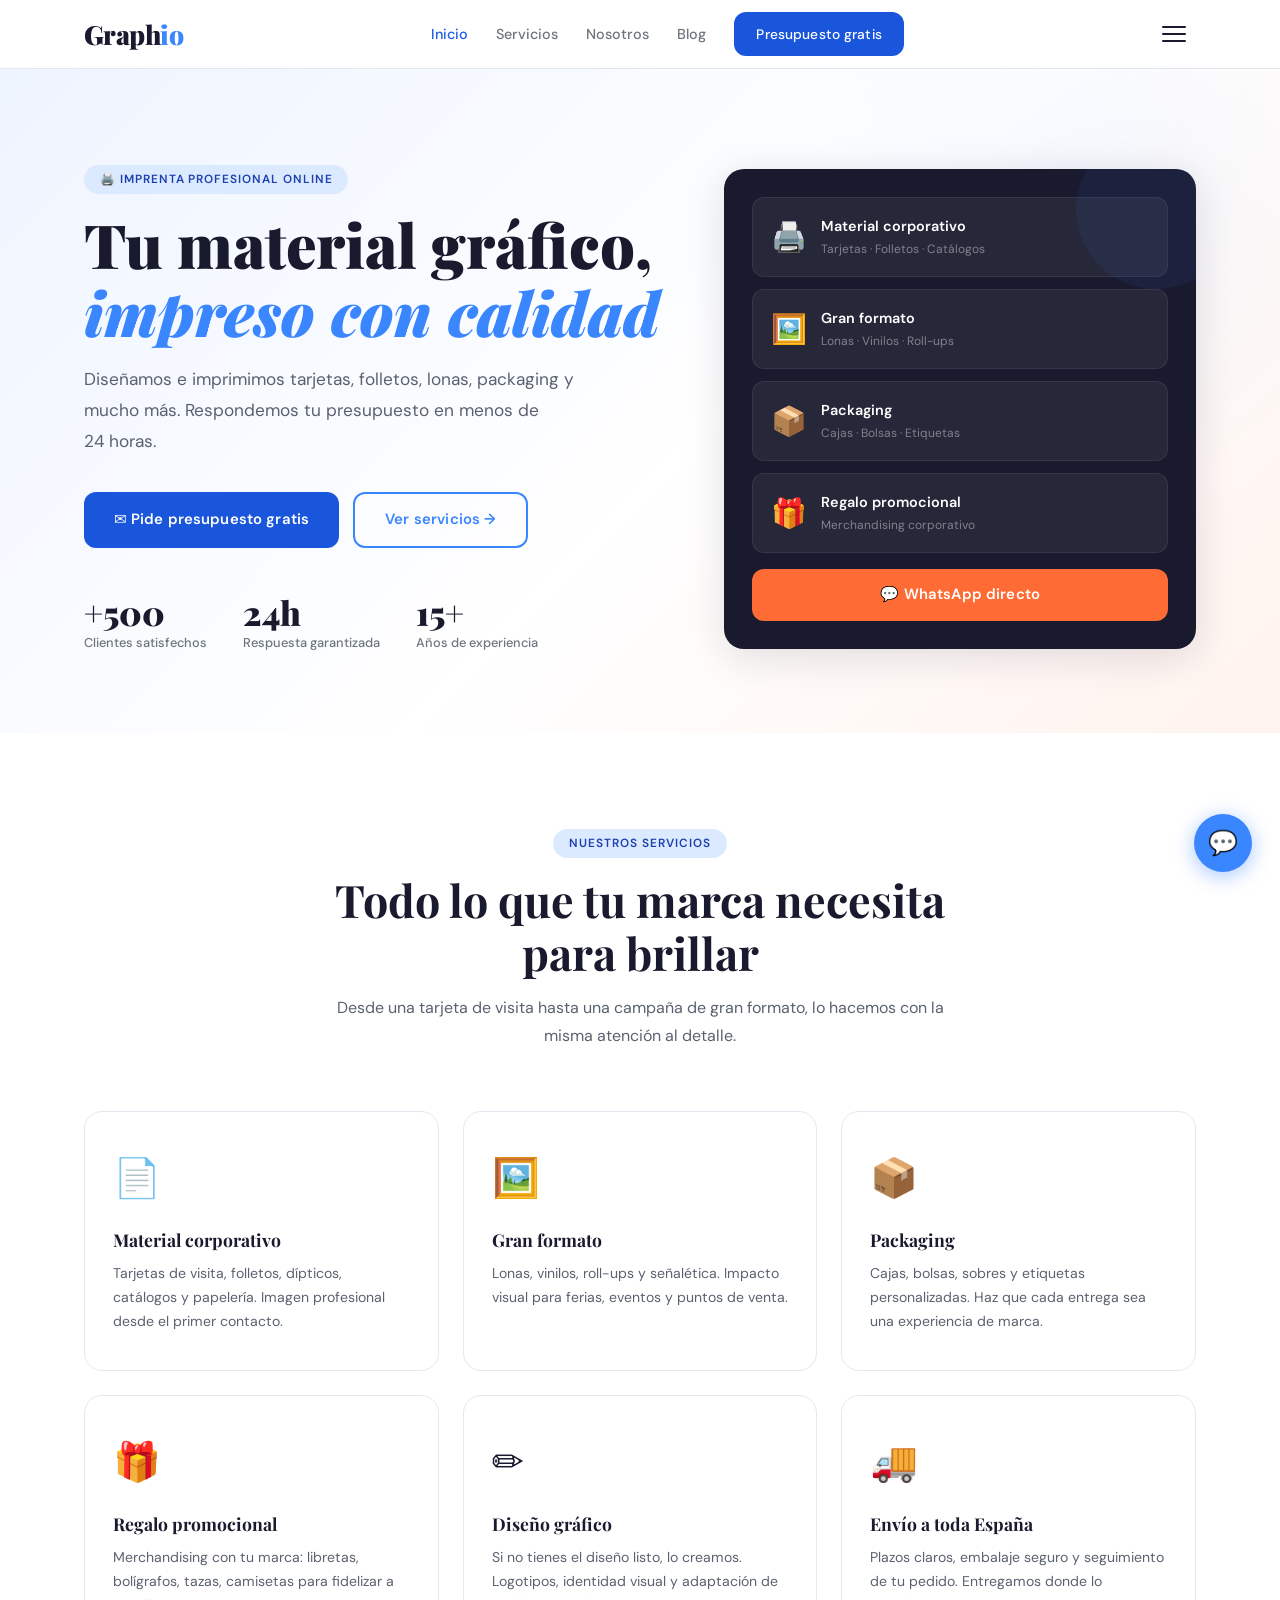
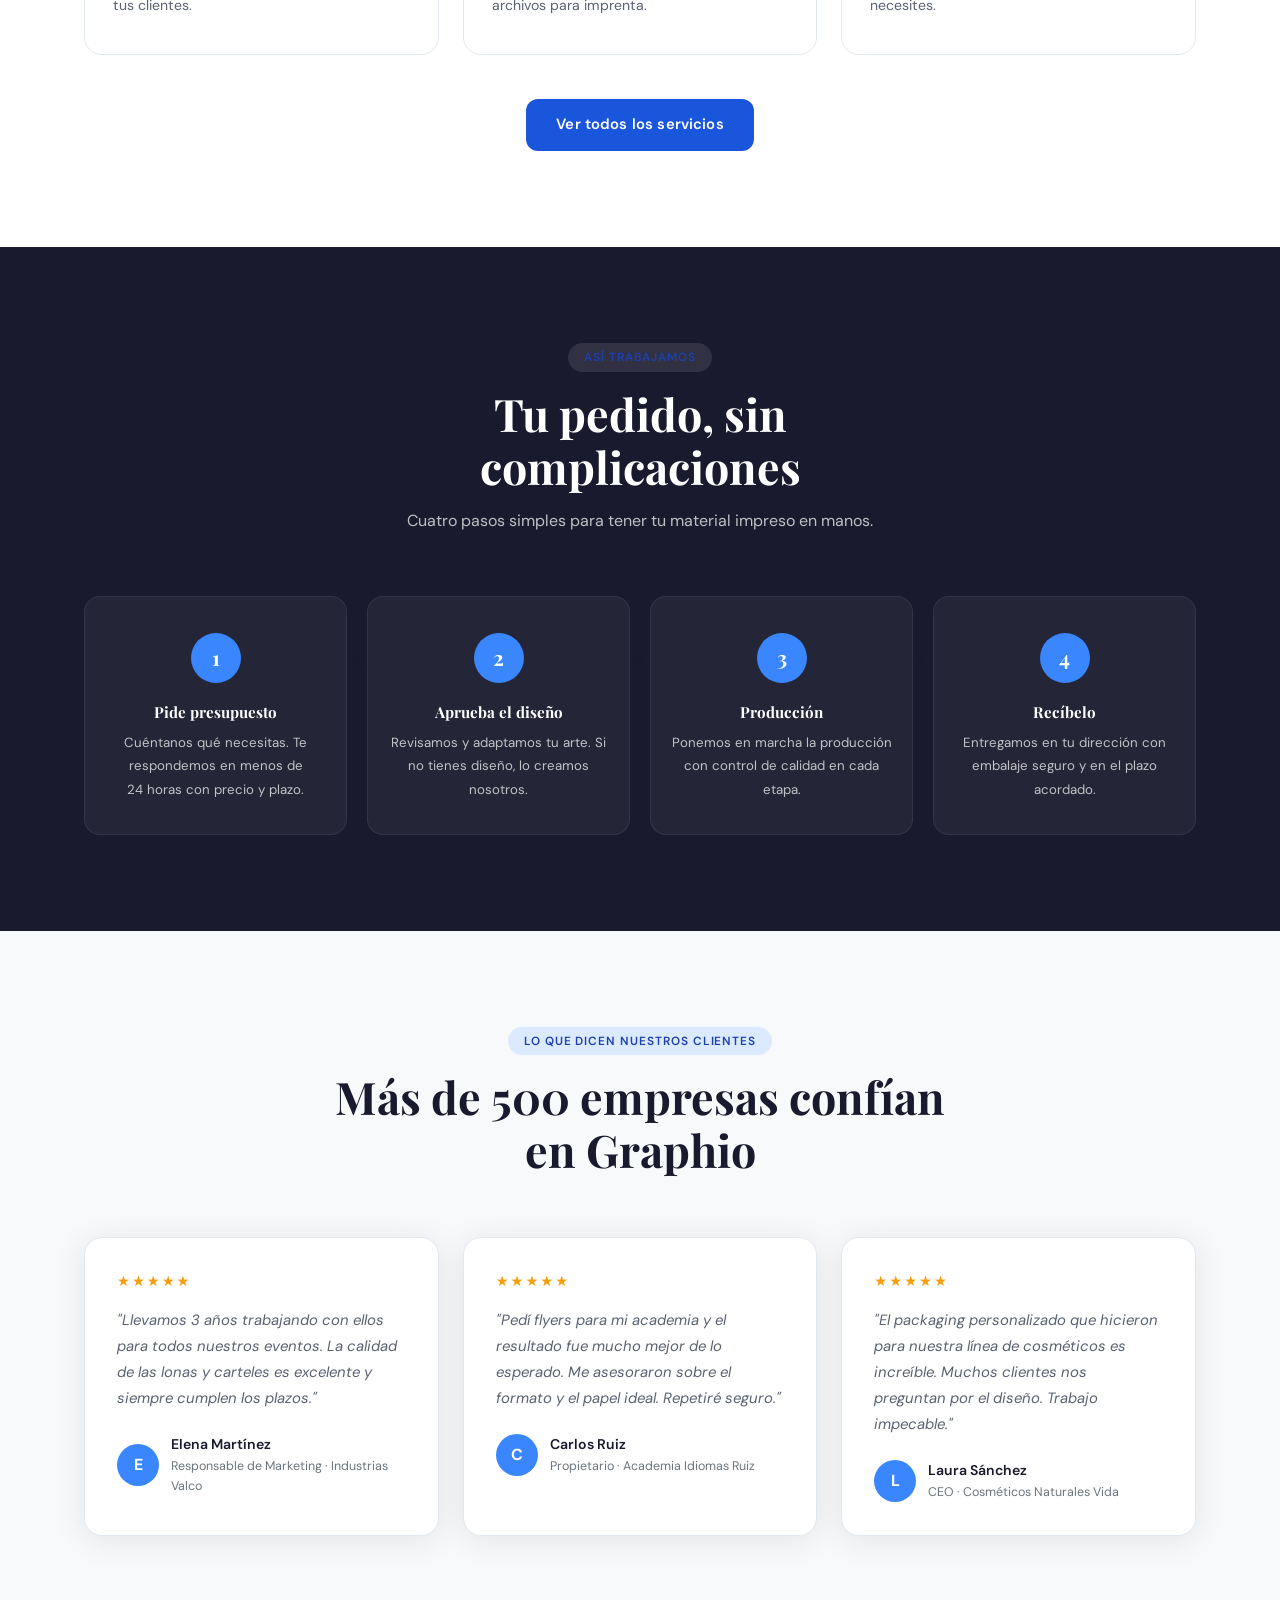
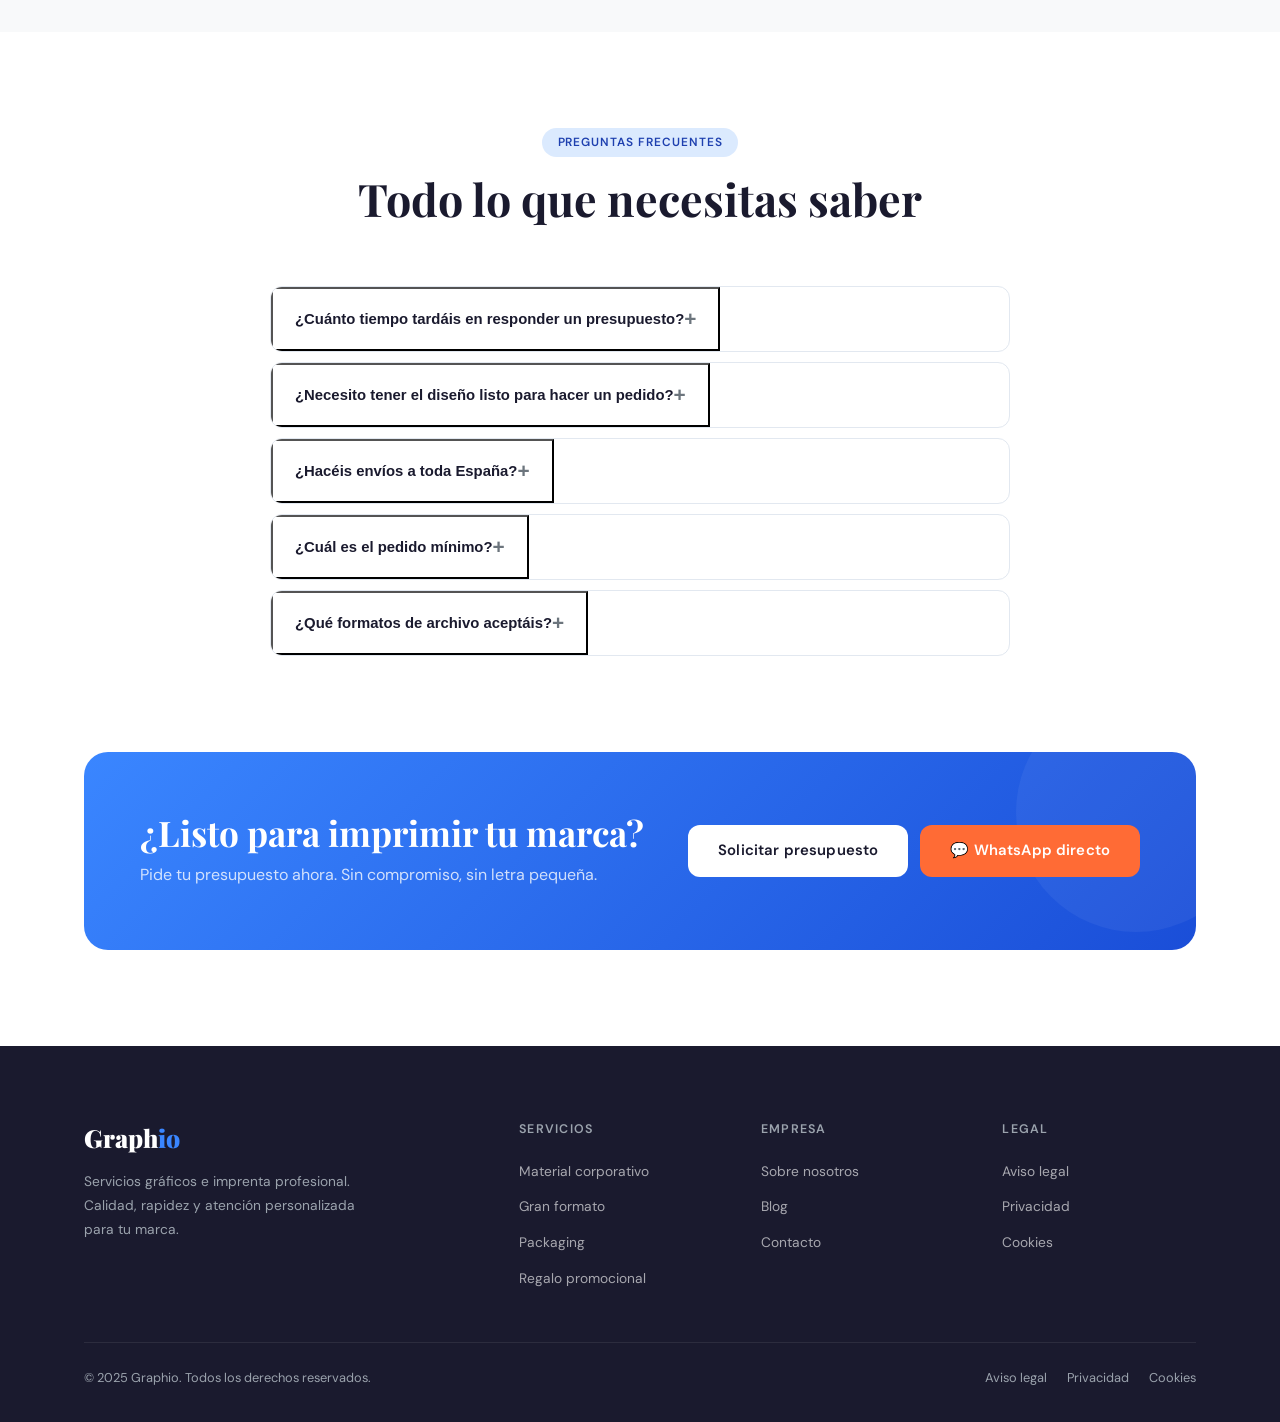
==== commit 2986eb13: "Add files via upload" ====
--- a/index.html
+++ b/index.html
@@ -1048,6 +1048,9 @@
                 <div class="hv-sub">Merchandising corporativo</div>
               </div>
             </div>
+            <a href="https://wa.me/34600000000" class="btn btn-naranja" target="_blank" rel="noopener noreferrer" style="justify-content:center;width:100%;margin-top:4px;">
+              💬 WhatsApp directo
+            </a>
           </div>
 
         </div>
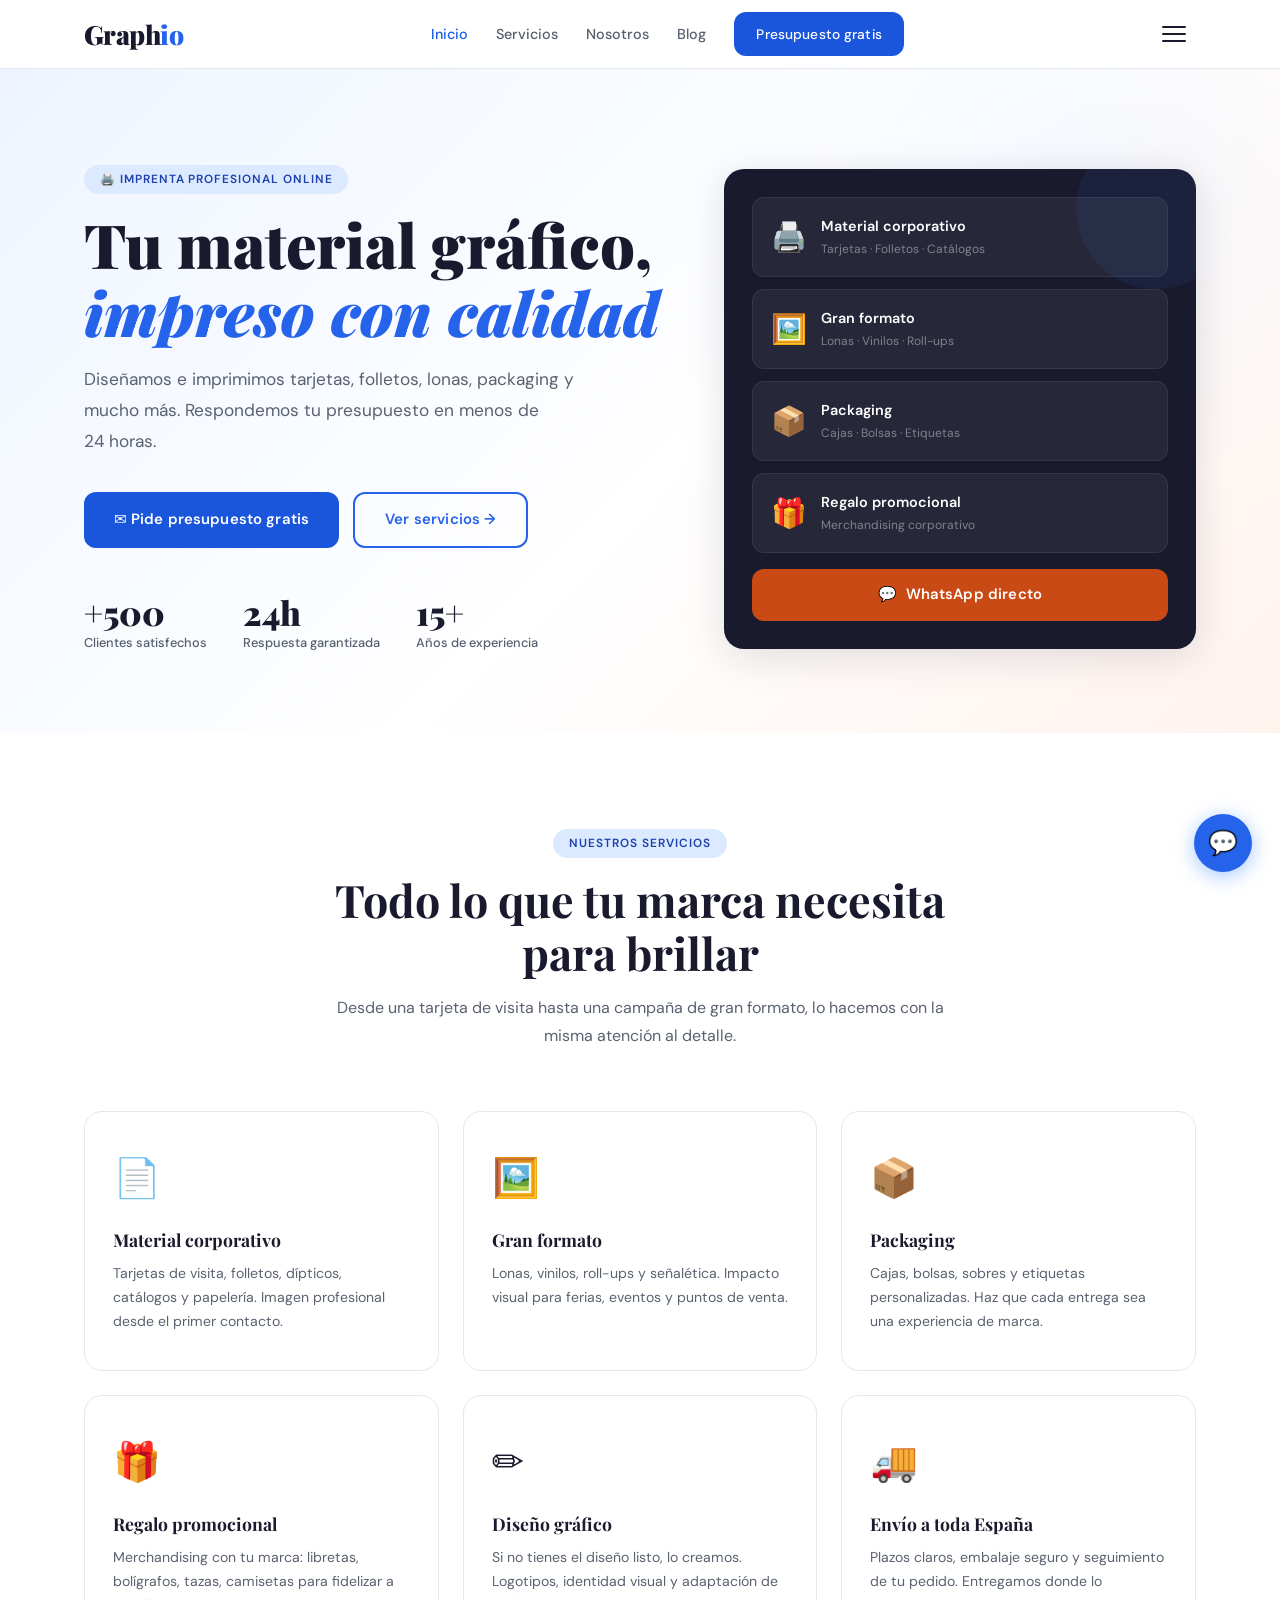
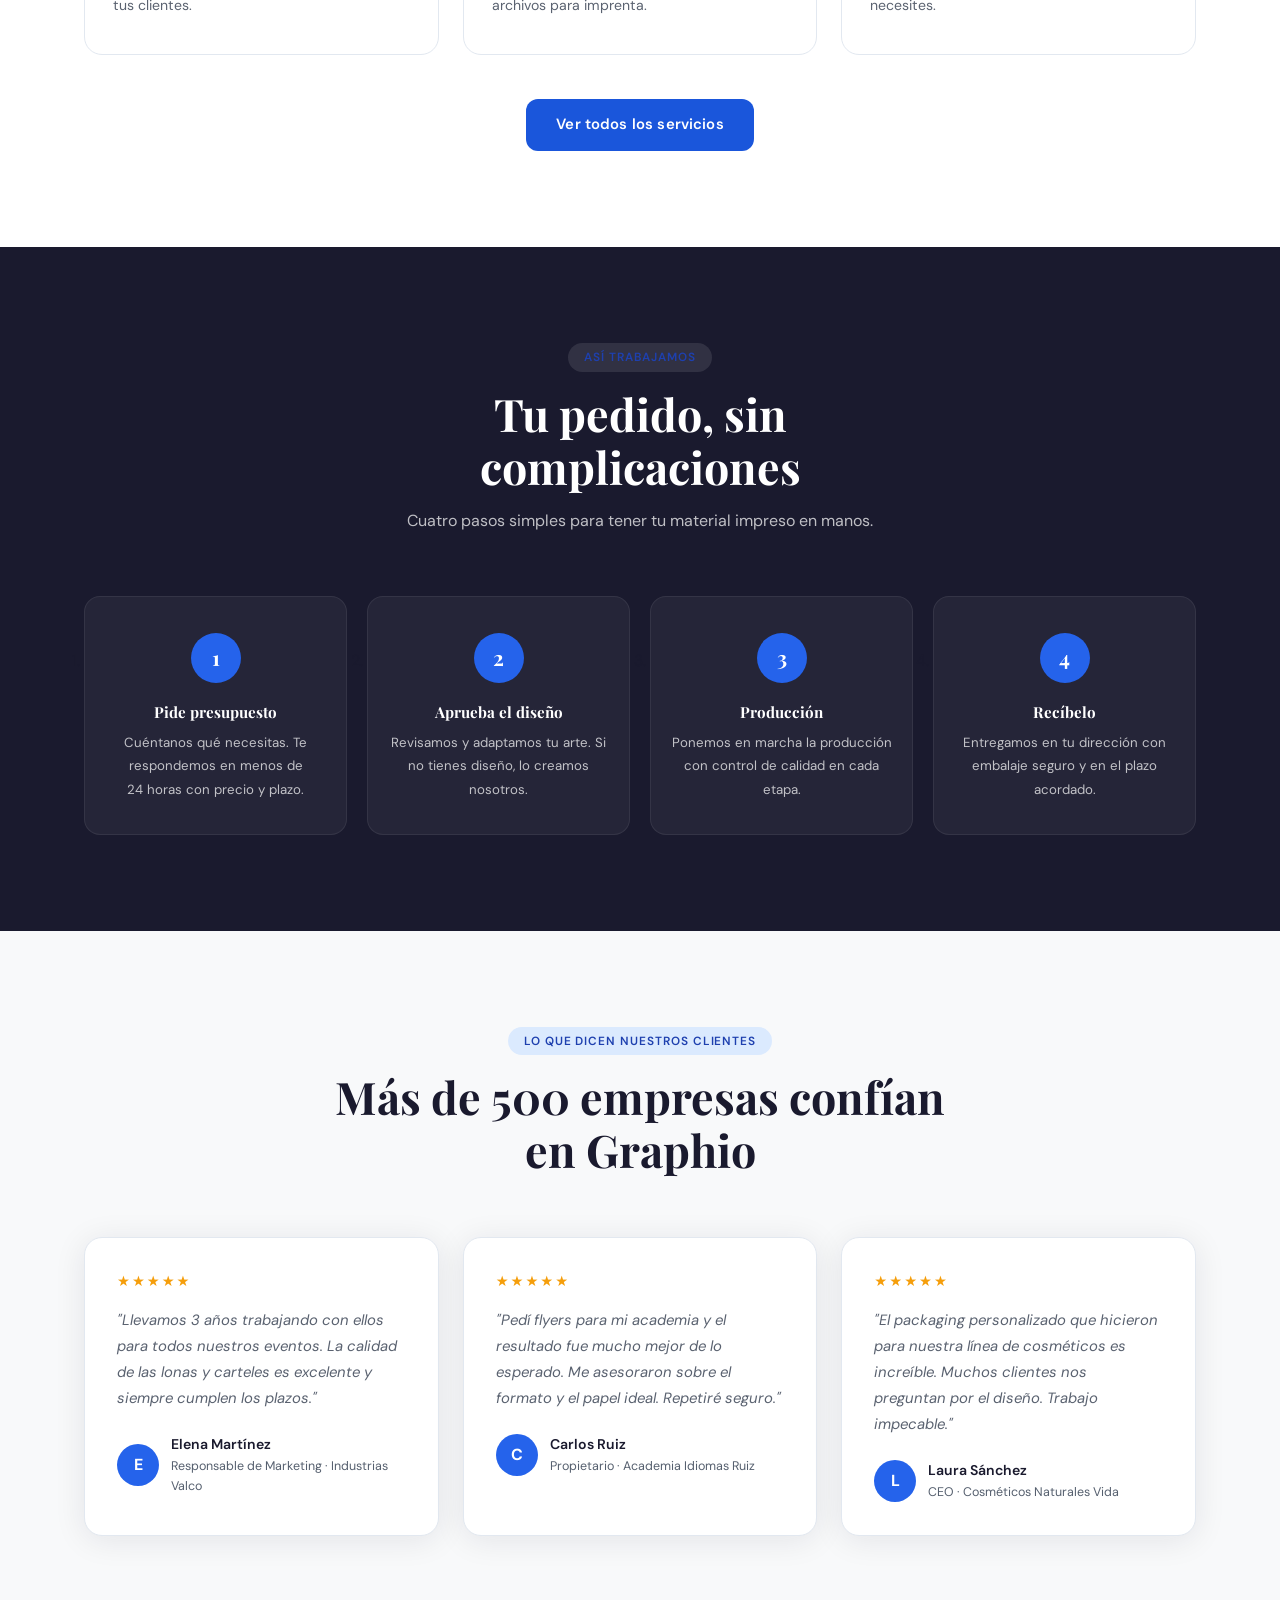
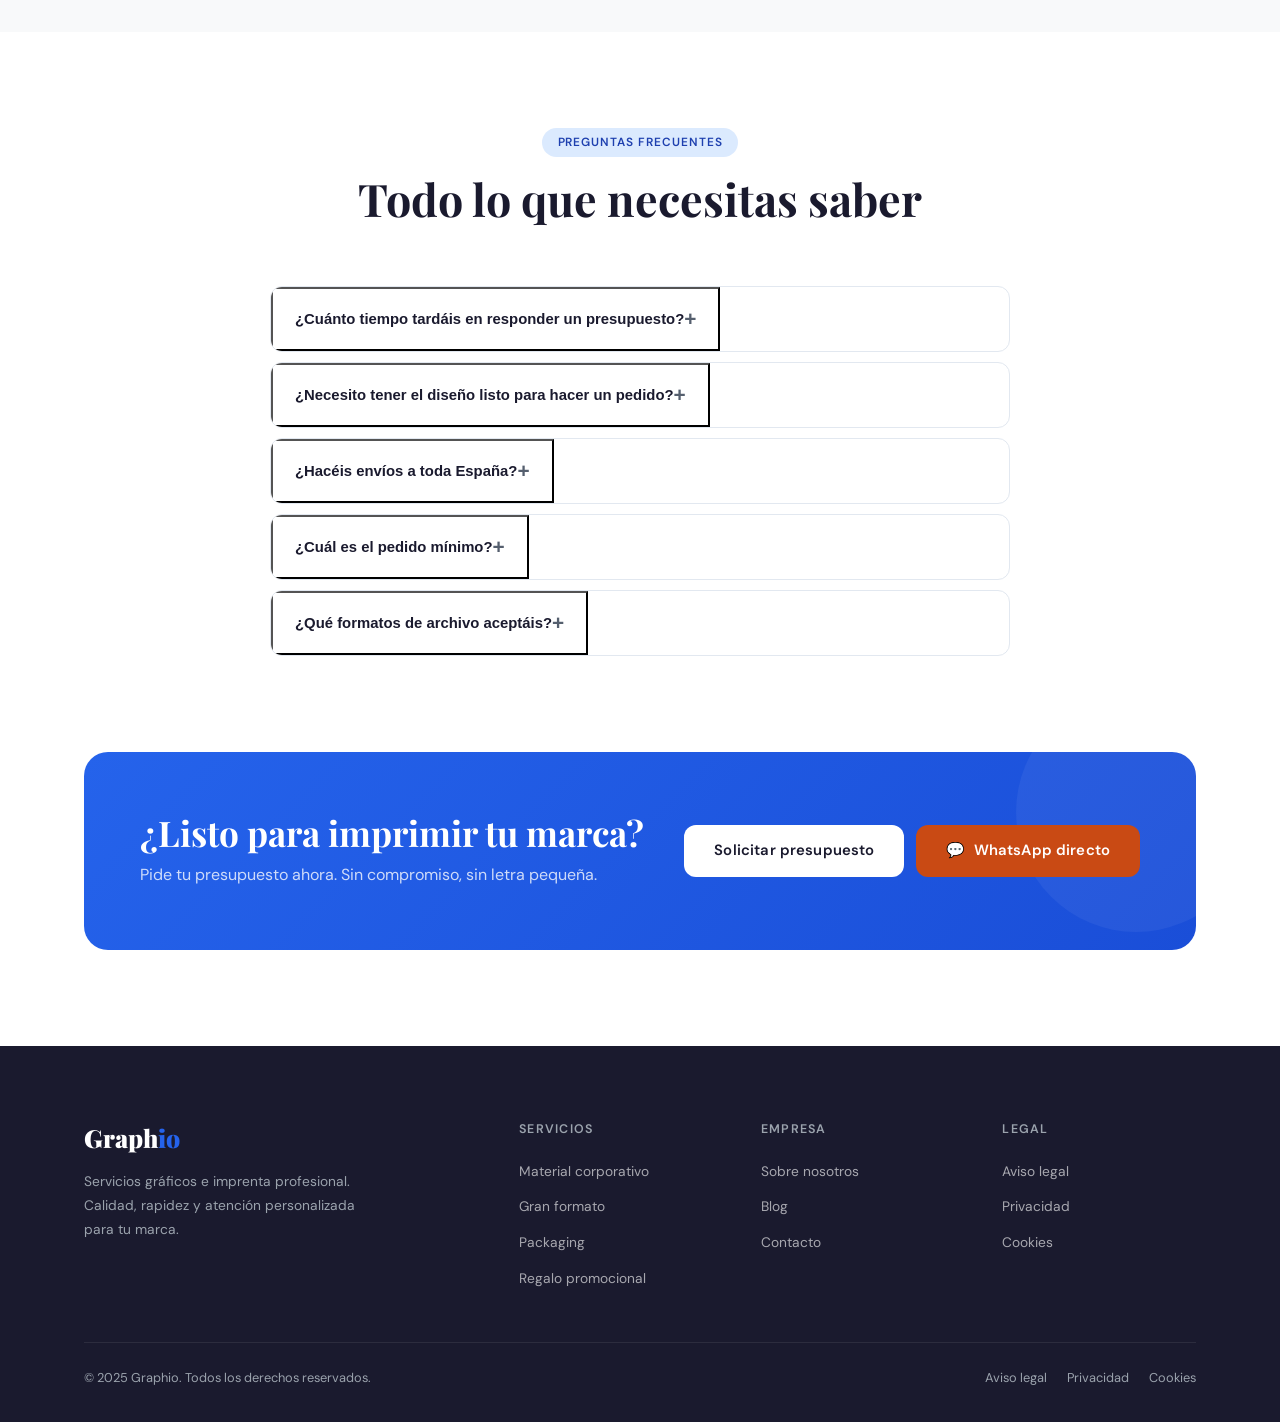
==== commit a34d653f: "Add files via upload" ====
--- a/index.html
+++ b/index.html
@@ -21,12 +21,13 @@
        VARIABLES & RESET
     ══════════════════════════════════════ */
     :root {
-      --azul:       #3A86FF;
-      --azul-dark:  #2563eb;
-      --naranja:    #FF6B35;
+      --azul:       #2563eb;
+      --azul-dark:  #1d5bd4;
+      --naranja:    #C94A14;
+      --naranja-dark: #b84d26;
       --oscuro:     #1A1A2E;
       --claro:      #F8F9FA;
-      --gris:       #6C757D;
+      --gris:       #555f6e;
       --blanco:     #ffffff;
       --borde:      #E2E8F0;
       --sombra:     0 4px 32px rgba(26,26,46,0.09);
@@ -79,7 +80,7 @@
     .btn-secondary { background: transparent; color: var(--azul); border: 2px solid var(--azul); }
     .btn-secondary:hover { background: var(--azul); color: var(--blanco); transform: translateY(-2px); }
     .btn-naranja { background: var(--naranja); color: var(--blanco); }
-    .btn-naranja:hover { background: #e55a20; transform: translateY(-2px); box-shadow: 0 8px 24px rgba(255,107,53,0.38); }
+    .btn-naranja:hover { background: var(--naranja-dark); transform: translateY(-2px); box-shadow: 0 8px 24px rgba(201,74,20,0.38); }
     .btn-blanco { background: var(--blanco); color: var(--oscuro); }
     .btn-blanco:hover { background: var(--claro); transform: translateY(-2px); }
 
@@ -89,7 +90,7 @@
     .badge {
       display: inline-block; padding: 5px 16px; border-radius: 50px;
       font-size: 0.74rem; font-weight: 600; letter-spacing: 0.08em;
-      text-transform: uppercase; background: rgba(58,134,255,0.1);
+      text-transform: uppercase; background: rgba(37,99,235,0.1);
       color: var(--azul); margin-bottom: 16px;
     }
 
@@ -141,6 +142,9 @@
       display: flex; flex-direction: column; gap: 12px;
       box-shadow: var(--sombra-md);
       position: relative; overflow: hidden;
+    }
+    .hero-visual > [aria-hidden="true"] {
+      display: flex; flex-direction: column; gap: 12px;
     }
     .hero-visual::before {
       content: ''; position: absolute; top: -40px; right: -40px;
@@ -487,7 +491,7 @@
       position: absolute;
       top: -100%;
       left: 0;
-      background: var(--azul, #3A86FF);
+      background: var(--azul, #2563eb);
       color: #fff;
       padding: 12px 24px;
       font-family: var(--font-b, sans-serif);
@@ -506,7 +510,7 @@
 
     /* Focus visible global — cumple WCAG 2.4.7 */
     *:focus-visible {
-      outline: 3px solid var(--azul, #3A86FF);
+      outline: 3px solid var(--azul, #2563eb);
       outline-offset: 3px;
       border-radius: 4px;
     }
@@ -539,7 +543,7 @@
     .srv-card:focus-within,
     .blog-card:focus-within,
     .testi:focus-within {
-      outline: 2px solid var(--azul, #3A86FF);
+      outline: 2px solid var(--azul, #2563eb);
       outline-offset: 2px;
     }
 
@@ -686,7 +690,7 @@
       <input type="text" id="chat-input" placeholder="Escribe tu pregunta…"
              aria-label="Escribe tu mensaje" autocomplete="off" />
       <button id="chat-send" aria-label="Enviar mensaje">
-        <svg viewBox="0 0 24 24"><path d="M2 21l21-9L2 3v7l15 2-15 2z"/></svg>
+        <svg viewBox="0 0 24 24" aria-hidden="true" focusable="false"><path d="M2 21l21-9L2 3v7l15 2-15 2z"/></svg>
       </button>
     </div>
   </div>
@@ -1019,37 +1023,39 @@
           </div>
 
           <!-- Visual oscuro con cards de servicios -->
-          <div class="hero-visual" aria-hidden="true">
-            <div class="hv-card">
-              <div class="hv-icon">🖨️</div>
-              <div>
-                <div class="hv-title">Material corporativo</div>
-                <div class="hv-sub">Tarjetas · Folletos · Catálogos</div>
+          <div class="hero-visual">
+            <div aria-hidden="true">
+              <div class="hv-card">
+                <div class="hv-icon">🖨️</div>
+                <div>
+                  <div class="hv-title">Material corporativo</div>
+                  <div class="hv-sub">Tarjetas · Folletos · Catálogos</div>
+                </div>
+              </div>
+              <div class="hv-card">
+                <div class="hv-icon">🖼️</div>
+                <div>
+                  <div class="hv-title">Gran formato</div>
+                  <div class="hv-sub">Lonas · Vinilos · Roll-ups</div>
+                </div>
+              </div>
+              <div class="hv-card">
+                <div class="hv-icon">📦</div>
+                <div>
+                  <div class="hv-title">Packaging</div>
+                  <div class="hv-sub">Cajas · Bolsas · Etiquetas</div>
+                </div>
+              </div>
+              <div class="hv-card">
+                <div class="hv-icon">🎁</div>
+                <div>
+                  <div class="hv-title">Regalo promocional</div>
+                  <div class="hv-sub">Merchandising corporativo</div>
+                </div>
               </div>
             </div>
-            <div class="hv-card">
-              <div class="hv-icon">🖼️</div>
-              <div>
-                <div class="hv-title">Gran formato</div>
-                <div class="hv-sub">Lonas · Vinilos · Roll-ups</div>
-              </div>
-            </div>
-            <div class="hv-card">
-              <div class="hv-icon">📦</div>
-              <div>
-                <div class="hv-title">Packaging</div>
-                <div class="hv-sub">Cajas · Bolsas · Etiquetas</div>
-              </div>
-            </div>
-            <div class="hv-card">
-              <div class="hv-icon">🎁</div>
-              <div>
-                <div class="hv-title">Regalo promocional</div>
-                <div class="hv-sub">Merchandising corporativo</div>
-              </div>
-            </div>
-            <a href="https://wa.me/34600000000" class="btn btn-naranja" target="_blank" rel="noopener noreferrer" style="justify-content:center;width:100%;margin-top:4px;">
-              💬 WhatsApp directo
+            <a href="https://wa.me/34600000000" class="btn btn-naranja" target="_blank" rel="noopener noreferrer" aria-label="Contactar por WhatsApp (abre en nueva pestaña)" style="justify-content:center;width:100%;margin-top:4px;">
+              <span aria-hidden="true">💬</span> WhatsApp directo
             </a>
           </div>
 
@@ -1275,8 +1281,8 @@
           </div>
           <div class="cta-btns">
             <a href="pages/contacto.html" class="btn btn-blanco">Solicitar presupuesto</a>
-            <a href="https://wa.me/34600000000" class="btn btn-naranja" target="_blank" rel="noopener noreferrer">
-              💬 WhatsApp directo
+            <a href="https://wa.me/34600000000" class="btn btn-naranja" target="_blank" rel="noopener noreferrer" aria-label="Contactar por WhatsApp (abre en nueva pestaña)">
+              <span aria-hidden="true">💬</span> WhatsApp directo
             </a>
           </div>
         </div>
